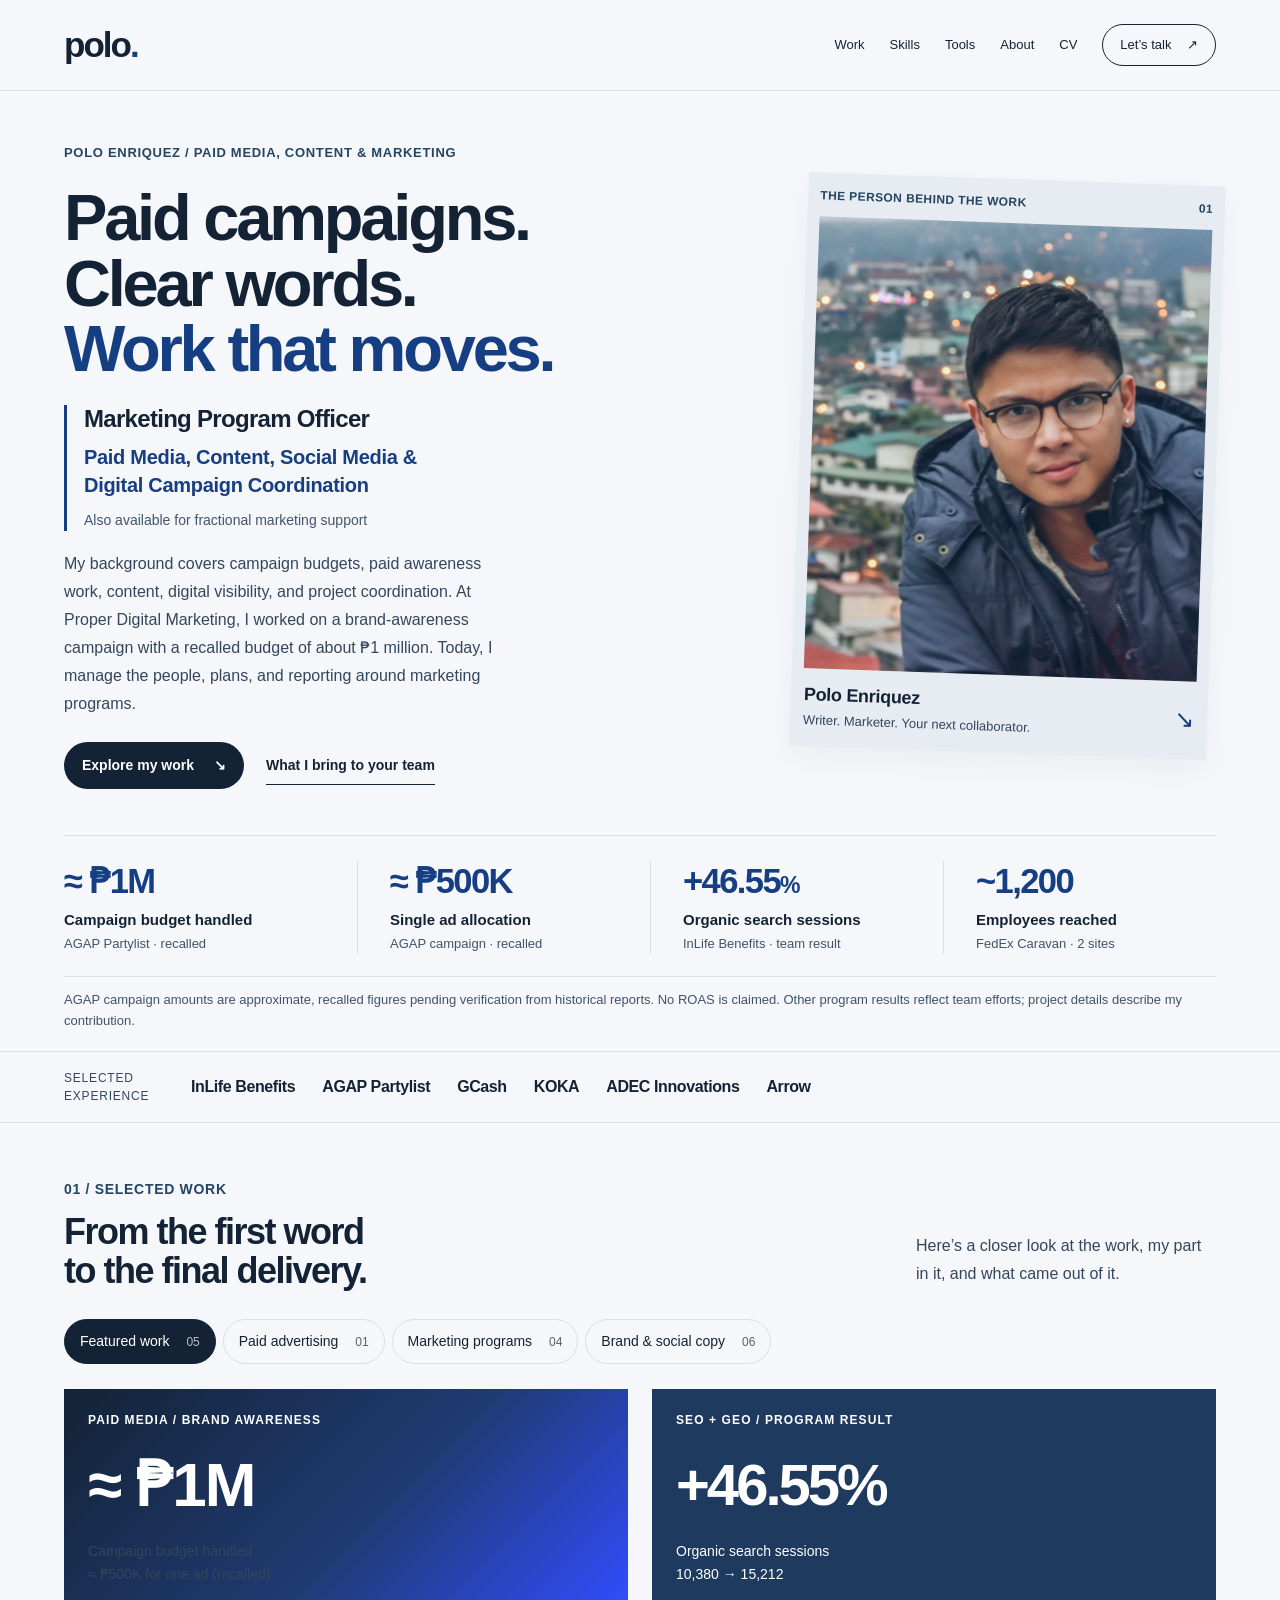
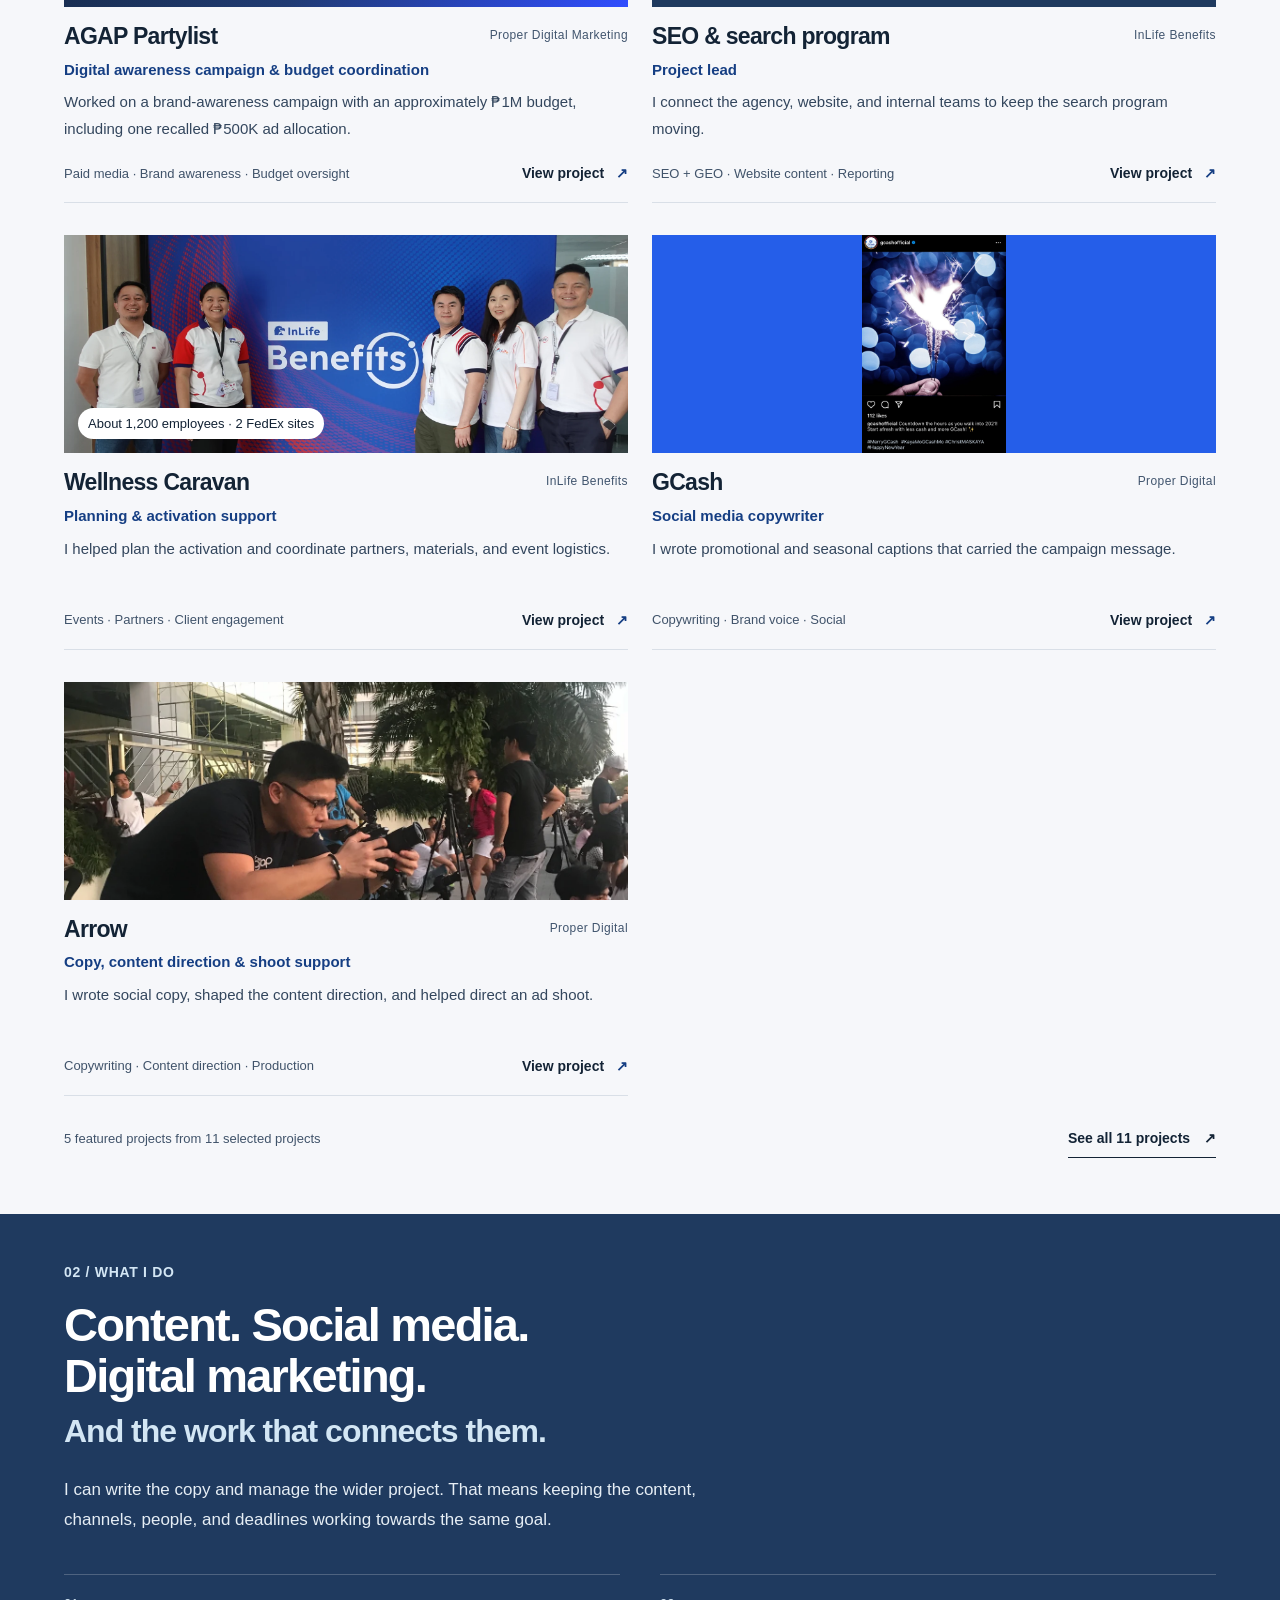
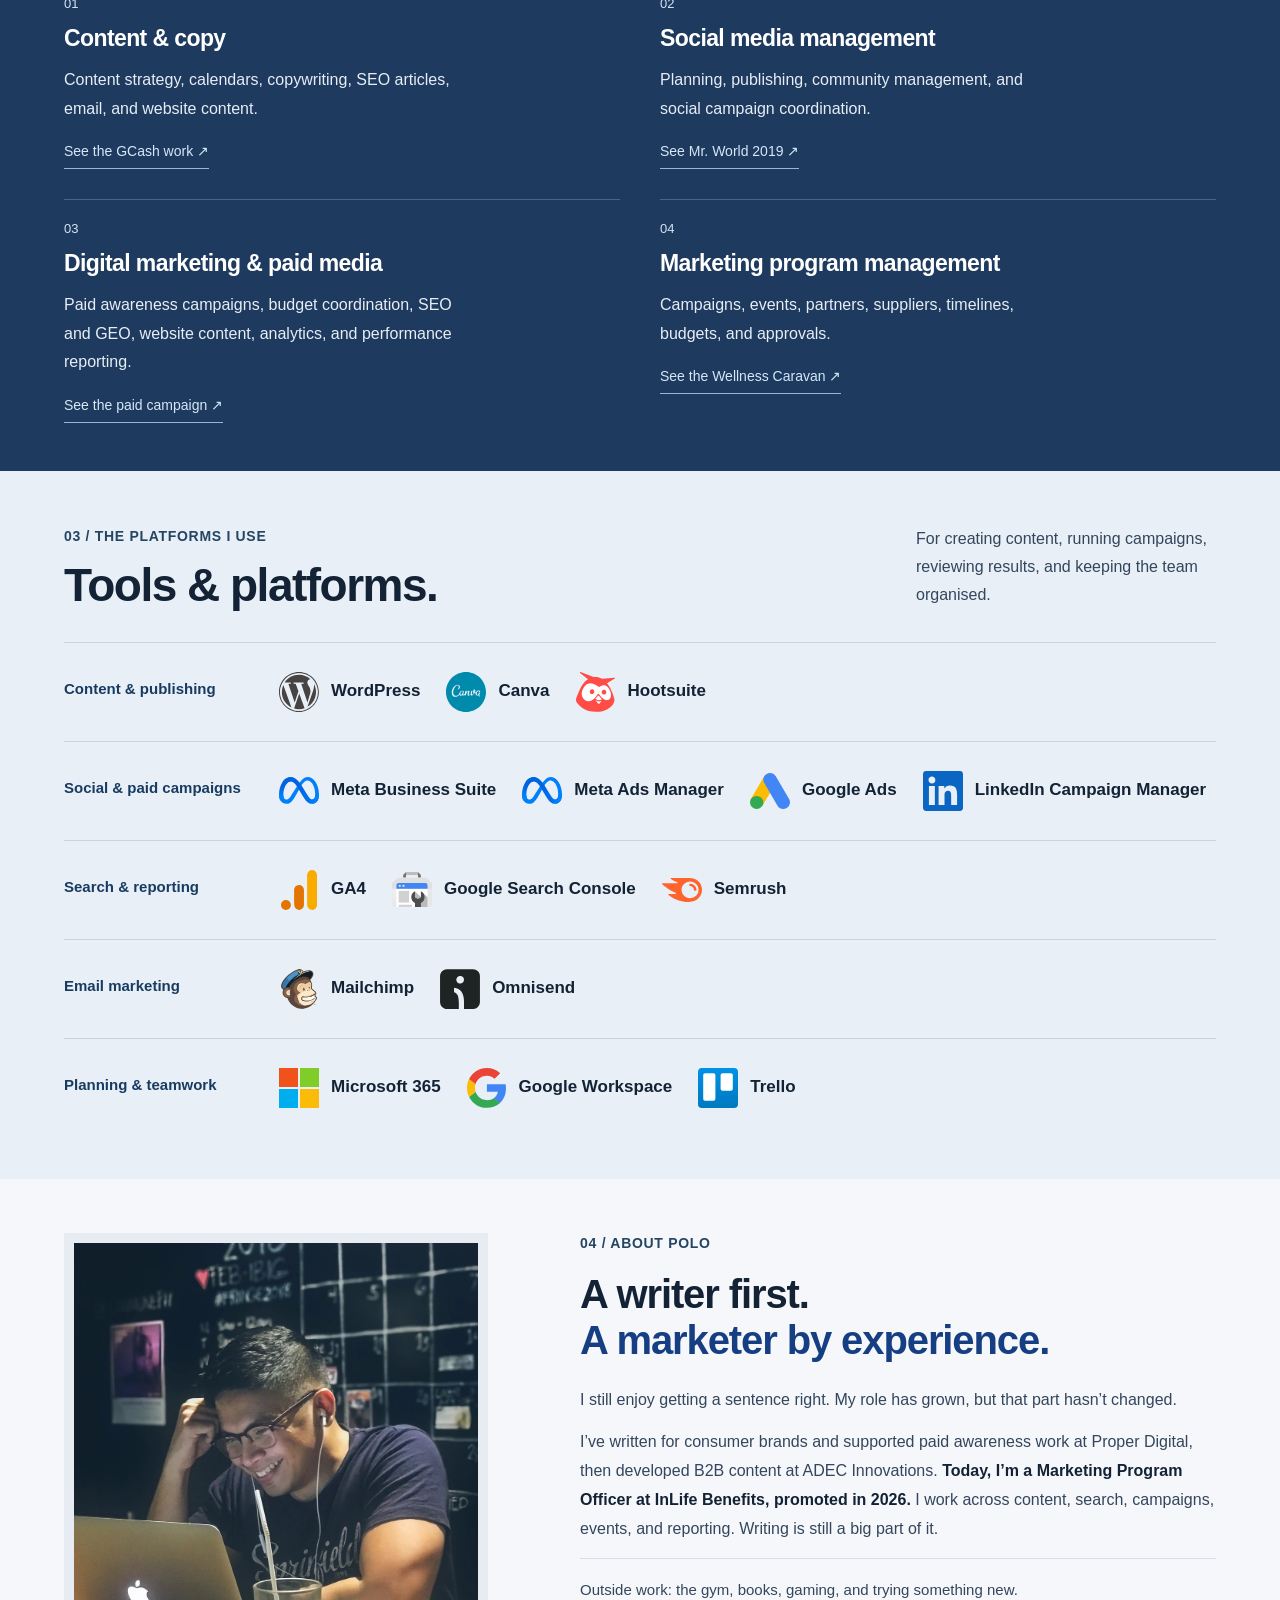
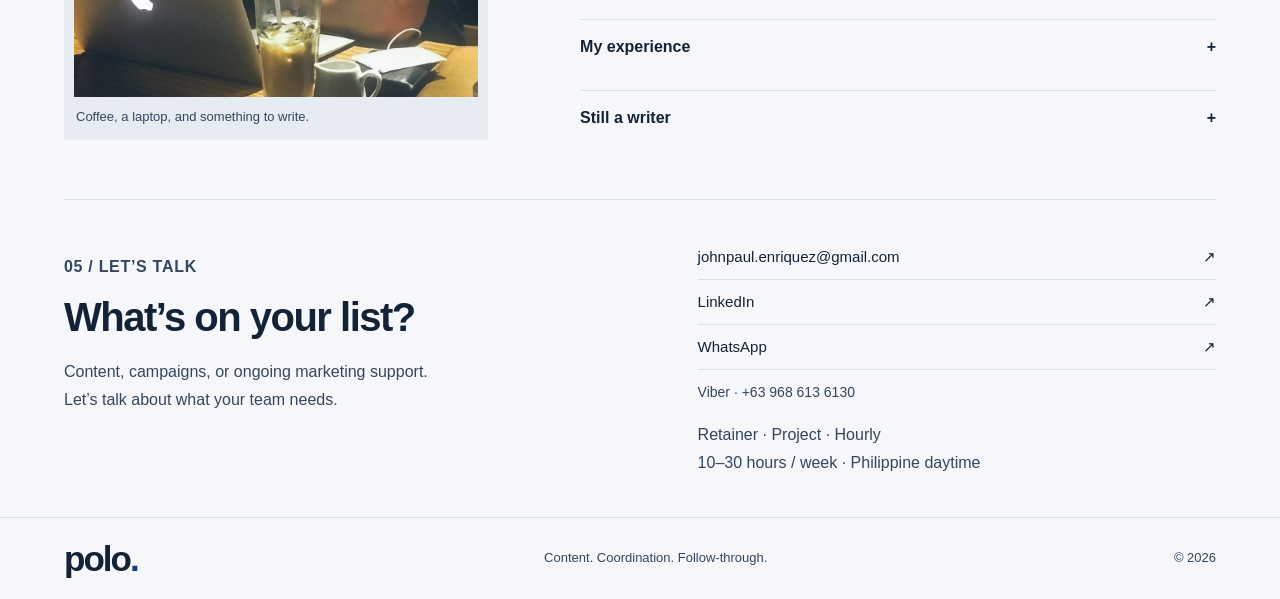
==== paid-media/index.html @ 40f76912 "Add separate paid media portfolio page without changing original site" ====
<!doctype html>
<html lang="en">
<head>
<meta charset="utf-8">
<meta name="viewport" content="width=device-width,initial-scale=1">
<title>Polo Enriquez | Paid Media, Content &amp; Marketing</title>
<meta name="description" content="Polo Enriquez’s portfolio for paid media, content, social marketing and campaign coordination, featuring the AGAP Partylist brand-awareness budget case study.">
<meta name="theme-color" content="#1f3a5f">
<meta name="portfolio-version" content="2026-11-16-paid-media-focus">
<meta property="og:title" content="Polo Enriquez | Paid Media &amp; Digital Marketing">
<meta property="og:description" content="Paid media, campaign budgets, content, and digital marketing case studies.">
<meta property="og:type" content="website">
<meta property="og:url" content="https://putopao.github.io/paid-media/">
<meta property="og:image" content="https://putopao.github.io/assets/polo-portrait.webp">
<link rel="canonical" href="https://putopao.github.io/paid-media/">
<link rel="stylesheet" href="/style.css?v=20261022-readable-nautilus">
<script defer src="app.js?v=20261116-paid-media-focus"></script>
<style>
#polo-portfolio .pp-cover-agap{background:linear-gradient(135deg,#132335 0%,#203b73 56%,#304dff 100%);color:white;padding:22px 24px;display:flex;flex-direction:column;justify-content:space-between}
#polo-portfolio .pp-cover-agap .pp-search-stat{font-size:clamp(40px,5vw,62px);letter-spacing:-2px}
#polo-portfolio .pp-impact{grid-template-columns:repeat(4,minmax(0,1fr))}
#polo-portfolio .pp-impact strong{font-size:clamp(24px,2.7vw,35px)}
@media(max-width:800px){#polo-portfolio .pp-impact{grid-template-columns:repeat(2,minmax(0,1fr))}#polo-portfolio .pp-impact>div:nth-child(3){border-left:0;padding-left:0}#polo-portfolio .pp-impact>div:nth-child(n+3){padding-top:12px;border-top:1px solid var(--pp-line)}}
@media(max-width:440px){#polo-portfolio .pp-impact strong{font-size:25px}#polo-portfolio .pp-impact>div+div{padding-left:12px}}
</style>
</head>
<body>
<div id="polo-portfolio">
  <div class="pp-site">
    <header class="pp-header">
      <a class="pp-wordmark" href="#pp-home" aria-label="Polo home">polo<span>.</span></a>
      <nav aria-label="Preview navigation">
        <a href="#pp-work">Work</a><a href="#pp-skills">Skills</a><a href="#pp-tools">Tools</a><a class="pp-secondary-nav" href="#pp-about">About</a><a class="pp-secondary-nav" href="/assets/Polo-Enriquez-CV-2026.pdf" target="_blank" rel="noopener noreferrer">CV</a>
        <button type="button" class="pp-nav-contact cursor-interaction" data-scroll="pp-contact">Let’s talk <span aria-hidden="true">↗</span></button>
      </nav>
    </header>
    <section class="pp-hero" id="pp-home">
      <div class="pp-hero-copy">
        <p class="pp-eyebrow">POLO ENRIQUEZ / PAID MEDIA, CONTENT &amp; MARKETING</p>
        <h1>Paid campaigns.<br>Clear words.<br><span>Work that moves.</span></h1>
        <div class="pp-identity"><p class="pp-role">Marketing Program Officer</p><p class="pp-professional-scope">Paid Media, Content, Social Media &amp;<br>Digital Campaign Coordination</p><p class="pp-fractional">Also available for fractional marketing support</p></div>
        <p class="pp-intro">My background covers campaign budgets, paid awareness work, content, digital visibility, and project coordination. At Proper Digital Marketing, I worked on a brand-awareness campaign with a recalled budget of about ₱1 million. Today, I manage the people, plans, and reporting around marketing programs.</p>
        <div class="pp-actions"><button type="button" class="pp-primary cursor-interaction" data-scroll="pp-work">Explore my work <span aria-hidden="true">↘</span></button><button type="button" class="pp-text-button cursor-interaction" data-scroll="pp-skills">What I bring to your team</button></div>
      </div>
      <figure class="pp-portrait">
        <div class="pp-portrait-top"><span>THE PERSON BEHIND THE WORK</span><span>01</span></div>
        <img src="/assets/polo-portrait.webp" alt="Polo Enriquez in a navy jacket, with a city in the background">
        <figcaption><div><strong>Polo Enriquez</strong><span>Writer. Marketer. Your next collaborator.</span></div><span aria-hidden="true">↘</span></figcaption>
      </figure>
    </section>
    <div class="pp-impact" aria-label="Selected campaign scope and program results">
      <div><strong>≈ ₱1M</strong><span>Campaign budget handled</span><small>AGAP Partylist · recalled</small></div>
      <div><strong>≈ ₱500K</strong><span>Single ad allocation</span><small>AGAP campaign · recalled</small></div>
      <div><strong>+46.55<span>%</span></strong><span>Organic search sessions</span><small>InLife Benefits · team result</small></div>
      <div><strong>~1,200</strong><span>Employees reached</span><small>FedEx Caravan · 2 sites</small></div>
    </div>
    <p class="pp-impact-note">AGAP campaign amounts are approximate, recalled figures pending verification from historical reports. No ROAS is claimed. Other program results reflect team efforts; project details describe my contribution.</p>
    <div class="pp-brands"><span>SELECTED EXPERIENCE</span><strong>InLife Benefits</strong><strong>AGAP Partylist</strong><strong>GCash</strong><strong>KOKA</strong><strong>ADEC Innovations</strong><strong>Arrow</strong></div>
    <section class="pp-work" id="pp-work">
      <div class="pp-section-heading"><div><p class="pp-eyebrow">01 / SELECTED WORK</p><h2>From the first word<br>to the final delivery.</h2></div><p>Here’s a closer look at the work, my part in it, and what came out of it.</p></div>
      <div class="pp-filters" role="group" aria-label="Choose work category">
        <button type="button" data-filter="featured" aria-pressed="true" class="cursor-interaction">Featured work <span>05</span></button>
        <button type="button" data-filter="paid" aria-pressed="false" class="cursor-interaction">Paid advertising <span>01</span></button>
        <button type="button" data-filter="program" aria-pressed="false" class="cursor-interaction">Marketing programs <span>04</span></button>
        <button type="button" data-filter="campaign" aria-pressed="false" class="cursor-interaction">Brand &amp; social copy <span>06</span></button>
      </div>
      <div id="pp-projects" class="pp-projects" aria-live="polite"></div>
      <div class="pp-project-detail" id="pp-detail" hidden aria-live="polite"></div>
      <div class="pp-more"><span id="pp-work-count">5 featured projects from 11 selected projects</span><button type="button" id="pp-all-work" class="pp-text-button cursor-interaction">See all 11 projects <span aria-hidden="true">↗</span></button></div>
    </section>
    <section class="pp-skills" id="pp-skills">
      <div class="pp-section-heading pp-skills-heading"><div><p class="pp-eyebrow">02 / WHAT I DO</p><h2>Content. Social media.<br>Digital marketing.<br><span>And the work that connects them.</span></h2></div><p>I can write the copy and manage the wider project. That means keeping the content, channels, people, and deadlines working towards the same goal.</p></div>
      <div class="pp-skill-grid">
        <div><span class="pp-skill-number">01</span><h3>Content &amp; copy</h3><p>Content strategy, calendars, copywriting, SEO articles, email, and website content.</p><button type="button" data-project="gcash" class="pp-proof cursor-interaction">See the GCash work <span aria-hidden="true">↗</span></button></div>
        <div><span class="pp-skill-number">02</span><h3>Social media management</h3><p>Planning, publishing, community management, and social campaign coordination.</p><button type="button" data-project="mrworld" class="pp-proof cursor-interaction">See Mr. World 2019 <span aria-hidden="true">↗</span></button></div>
        <div><span class="pp-skill-number">03</span><h3>Digital marketing &amp; paid media</h3><p>Paid awareness campaigns, budget coordination, SEO and GEO, website content, analytics, and performance reporting.</p><button type="button" data-project="agap" class="pp-proof cursor-interaction">See the paid campaign <span aria-hidden="true">↗</span></button></div>
        <div><span class="pp-skill-number">04</span><h3>Marketing program management</h3><p>Campaigns, events, partners, suppliers, timelines, budgets, and approvals.</p><button type="button" data-project="wellness" class="pp-proof cursor-interaction">See the Wellness Caravan <span aria-hidden="true">↗</span></button></div>
      </div>
    </section>
    <section class="pp-tools-section" id="pp-tools" aria-labelledby="pp-tools-heading">
      <div class="pp-section-heading"><div><p class="pp-eyebrow">03 / THE PLATFORMS I USE</p><h2 id="pp-tools-heading">Tools &amp; platforms.</h2></div><p>For creating content, running campaigns, reviewing results, and keeping the team organised.</p></div>
      <div class="pp-tool-rows">
        <div class="pp-tool-row"><h3>Content &amp; publishing</h3><ul><li><img class="pp-tool-logo" src="/assets/tool-logos/wordpress.svg" alt="" aria-hidden="true" width="40" height="40"><span>WordPress</span></li><li><img class="pp-tool-logo" src="/assets/tool-logos/canva.svg" alt="" aria-hidden="true" width="40" height="40"><span>Canva</span></li><li><img class="pp-tool-logo" src="/assets/tool-logos/hootsuite.svg" alt="" aria-hidden="true" width="40" height="40"><span>Hootsuite</span></li></ul></div>
        <div class="pp-tool-row"><h3>Social &amp; paid campaigns</h3><ul><li><img class="pp-tool-logo" src="/assets/tool-logos/meta-business-suite.svg" alt="" aria-hidden="true" width="40" height="40"><span>Meta Business Suite</span></li><li><img class="pp-tool-logo" src="/assets/tool-logos/meta-ads-manager.svg" alt="" aria-hidden="true" width="40" height="40"><span>Meta Ads Manager</span></li><li><img class="pp-tool-logo" src="/assets/tool-logos/google-ads.svg" alt="" aria-hidden="true" width="40" height="40"><span>Google Ads</span></li><li><img class="pp-tool-logo" src="/assets/tool-logos/linkedin-campaign-manager.svg" alt="" aria-hidden="true" width="40" height="40"><span>LinkedIn Campaign Manager</span></li></ul></div>
        <div class="pp-tool-row"><h3>Search &amp; reporting</h3><ul><li><img class="pp-tool-logo" src="/assets/tool-logos/ga4.svg" alt="" aria-hidden="true" width="40" height="40"><span>GA4</span></li><li><img class="pp-tool-logo" src="/assets/tool-logos/google-search-console.svg" alt="" aria-hidden="true" width="40" height="40"><span>Google Search Console</span></li><li><img class="pp-tool-logo" src="/assets/tool-logos/semrush.svg" alt="" aria-hidden="true" width="40" height="40"><span>Semrush</span></li></ul></div>
        <div class="pp-tool-row"><h3>Email marketing</h3><ul><li><img class="pp-tool-logo" src="/assets/tool-logos/mailchimp.svg" alt="" aria-hidden="true" width="40" height="40"><span>Mailchimp</span></li><li><img class="pp-tool-logo" src="/assets/tool-logos/omnisend.svg" alt="" aria-hidden="true" width="40" height="40"><span>Omnisend</span></li></ul></div>
        <div class="pp-tool-row"><h3>Planning &amp; teamwork</h3><ul><li><img class="pp-tool-logo" src="/assets/tool-logos/microsoft-365.svg" alt="" aria-hidden="true" width="40" height="40"><span>Microsoft 365</span></li><li><img class="pp-tool-logo" src="/assets/tool-logos/google-workspace.svg" alt="" aria-hidden="true" width="40" height="40"><span>Google Workspace</span></li><li><img class="pp-tool-logo" src="/assets/tool-logos/trello.svg" alt="" aria-hidden="true" width="40" height="40"><span>Trello</span></li></ul></div>
      </div>
    </section>
    <section class="pp-about" id="pp-about">
      <figure><img src="/assets/polo-at-work.webp" alt="Polo smiling at his laptop in a café"><figcaption>Coffee, a laptop, and something to write.</figcaption></figure>
      <div><p class="pp-eyebrow">04 / ABOUT POLO</p><h2>A writer first.<br><em>A marketer by experience.</em></h2><p>I still enjoy getting a sentence right. My role has grown, but that part hasn’t changed.</p><p>I’ve written for consumer brands and supported paid awareness work at Proper Digital, then developed B2B content at ADEC Innovations. <strong>Today, I’m a Marketing Program Officer at InLife Benefits, promoted in 2026.</strong> I work across content, search, campaigns, events, and reporting. Writing is still a big part of it.</p><p class="pp-personal">Outside work: the gym, books, gaming, and trying something new.</p><details class="pp-career"><summary class="cursor-interaction">My experience <span aria-hidden="true">+</span></summary><div><p><strong>InLife Benefits · 2023–present</strong><br>Marketing Program Officer since 2026<br>Previously Senior Marketing Specialist</p><p><strong>ADEC Innovations · 2021–2023</strong><br>Senior Content Specialist</p><p><strong>Proper Digital Marketing · 2019–2020</strong><br>Digital Content Specialist</p></div></details><details class="pp-career"><summary class="cursor-interaction">Still a writer <span aria-hidden="true">+</span></summary><div class="pp-story-text"><p>I was in my second year of being a coach in a BPO when I first saw him. It was a stormy Monday afternoon, and we were sent home early because a Signal No. 4 typhoon was about to hit Metro Manila.</p><p>I hurriedly boarded a jeepney when he sat right in front of me. As the jeepney hurtled along Ayala with only the two of us as passengers, I couldn’t help but glance at him.</p><p>He was a very good-looking guy. His hair was fixed with wax, and his sporty-scented perfume was enough to leave anyone stunned. It was that intoxicatingly good. He was fit like me, and I was a bit taller than he was. I knew it was rude to stare, but I couldn’t help looking at him.</p><p>Then he noticed me looking.</p><p>At that moment, I didn’t know what to do. I felt a lump in my throat, forced an awkward smile, and mustered enough courage to ask him, “Have we met before?” because, strange as it may sound, I really felt like I had already seen him somewhere.</p><p>He looked confused. He looked at me intently, probably trying to recall if he knew me.</p><p>“I’m not sure. I don’t think so,” he replied.</p><p>“Oh,” I said as I pursed my lips. With my face red from embarrassment, I added, “I thought you looked really familiar.”</p><p>Despite the cold, howling winds, I felt the heat from my cheeks, which I was sure he noticed.</p><p>“I’m Ian, by the way.”</p><p>He extended his hand, so I shook it out of politeness.</p><p>“I’m Paolo. It’s nice to meet you.”</p><p>With my hand trembling, I had to pull it back before I embarrassed myself even more.</p><p>He beamed a smile, and that was when I noticed he had braces. That made him all the more attractive.</p><p>The rain was pouring hard, and much of Metro Manila was already flooded. As the jeepney made its way through the flooded streets of Yakal, the driver had to stop.</p><p>“Uy, pasensya na, mga boss,” he said with regret in his voice. “Masyado na mataas yung baha, baka tumirik tayo. Balik ko na lang pamasahe nyo.”</p><p>We took back our fare, got off the jeepney, and headed to the nearest shed. I reached into my bag to get my umbrella when I noticed that he didn’t have one.</p><p>“Gusto mo makisilong?” I offered.</p><p>“Thanks.” He beamed at me, flashing his braces. “I forgot mine at home. I was already running late when I left this morning.”</p><p>“Where are you from, by the way?” he asked.</p><p>It took me a while before I replied. I was hypnotized by his smile.</p><p>“Still quite far from here, so I still have to take another ride. I’d have to wait for the flood to subside, though, so I’ll hang out somewhere first. Probably a fast-food chain or something, where I can wait this storm out.”</p><p>He looked puzzled, gave me a calculating look, took out his phone, and started texting. Once he was done, he looked at me and said, “My place is just a couple of blocks from here. If you want, you can crash there first and wait for the storm to pass.”</p><p>This guy is really nice, I thought to myself as my stomach started to flutter.</p><p>“Are you sure it’s okay? I don’t want to impose.”</p><p>“You seem like a nice guy, so it’s cool. Besides, we’re already drenched. I have a change of clothes there, and we can wait for your clothes to dry.”</p><p>He probably saw that I still wasn’t convinced, so he added, “I also have food.”</p><p>I was already hungry and cold, so who was I to say no?</p><p>As we walked along flooded Chino Roces, my arm gently brushed against his, and that made me feel tingly all over. I was trying to contain myself, trying not to break into a wide grin. My head felt a bit fuzzy with the idea of actually having a crush.</p><p>I hadn’t had a crush in the longest time!</p><p>When we got to his apartment, he handed me a fresh set of clothes together with a towel and asked me to change so he could dry our clothes.</p><p>I went straight to the bathroom, hurriedly dried myself, and put on the fresh set of clothes. As I was changing, I noticed that there were two sets of toothbrushes and a lot of hair products.</p><p>I smiled.</p><p>“That’s probably why his hair still looked great despite getting wet,” I whispered to myself.</p><p>As I got out of the bathroom, I noticed that he had already finished changing. He asked me for my wet clothes, set the dryer, and then headed to the kitchen.</p><p>He took a couple of cup noodles from the cupboard and made me choose between beef and seafood.</p><p>I chose beef, which made him flash his boyish smile.</p><p>“Perfect! I like seafood,” he exclaimed, looking as adorable as a kid who was about to open his gift on Christmas.</p><p>We talked about a lot of things while filling our stomachs: where we were from, our families, things we were interested in, life goals, and so on.</p><p>He made me feel very comfortable.</p><p>I had almost forgotten this feeling.</p><p>It had been five years since my last relationship. That breakup broke me. I never thought I’d feel this again, much less with a complete stranger.</p><p>Then it hit me.</p><p>I missed this.</p><p>That longing feeling of having someone to call your own. That security of having someone to back you up. Knowing that you’re not alone. That you have a partner.</p><p>Ding dong!</p><p>The doorbell rang, taking me out of my daydream.</p><p>Ian stood up and hurriedly answered the door.</p><p>“Hi! Sorry, it took me too long. I had to walk a couple of blocks,” a new voice said.</p><p>Ian came back with a guy, who set the things he was carrying down in the corner.</p><p>Then Ian gave him a kiss on the lips.</p><p>“It’s okay, babe. I’m just glad you’re safe,” Ian said.</p><p>The guy was wearing a yellow raincoat and was dripping wet. He was also very good-looking, with a charming face and an even more upbeat demeanor.</p><p>“Most of the streets are flooded, and I had to pass by the grocery on my way here. I heard it’s gonna be the worst storm of the year,” he continued as he approached me and extended his hand.</p><p>“Hello, I’m Joshua, Ian’s partner. He texted a while ago and told me that he met you on his way home. Glad to know you’re both safe!”</p><p>He smiled, waiting for me to shake his hand.</p><p>It all started to make sense.</p><p>That was why Ian had been texting a lot.</p><p>That was why there were two toothbrushes in the bathroom.</p><p>It took me a few moments before I fully realized what had happened.</p><p>My daydream was cut short as I felt a lump in my throat. Nevertheless, I reached for Joshua’s hand and shook it.</p><p>“Hello, nice to meet you. I’m Paolo,” I said, my voice almost shaking. “Thanks for letting me crash. I don’t mean to inconvenience you guys.”</p><p>“No worries, not a problem at all! I’m sure you would do the same for another person in need,” Josh said.</p><p>It took all my strength to keep myself from laughing.</p><p>Was I really that lonely that I had to fantasize about someone who was just being nice?</p><p>I couldn’t believe it.</p><p>I could already hear my friends laughing when they heard about this.</p><p>Well, at least it was fun while it lasted.</p><p>As the storm cleared a few hours later, I bade Ian and Josh goodbye. I promised to keep in touch, which I did, and we’re all good friends until now.</p><p>In my moment of sadness, I was just glad to know that there was still a chance I could feel the way I did that night.</p><p>There was still hope for me.</p><p>I just wished that the next time I felt this way, it would be at the right moment, with the right guy.</p></div></details></div>
    </section>
    <section class="pp-contact" id="pp-contact"><div><p class="pp-eyebrow">05 / LET’S TALK</p><h2>What’s on your list?</h2><p>Content, campaigns, or ongoing marketing support.<br>Let’s talk about what your team needs.</p></div><div class="pp-contact-options"><a href="mailto:johnpaul.enriquez@gmail.com">johnpaul.enriquez@gmail.com <span aria-hidden="true">↗</span></a><a href="https://www.linkedin.com/in/john-paul-enriquez/" target="_blank" rel="noopener noreferrer">LinkedIn <span aria-hidden="true">↗</span></a><a href="https://wa.me/639686136130" target="_blank" rel="noopener noreferrer">WhatsApp <span aria-hidden="true">↗</span></a><span>Viber · +63 968 613 6130</span><p>Retainer · Project · Hourly<br>10–30 hours / week · Philippine daytime</p></div></section>
    <footer class="pp-footer"><a class="pp-wordmark" href="#pp-home">polo<span>.</span></a><span>Content. Coordination. Follow-through.</span><span>© 2026</span></footer>
  </div>
</div>

<noscript><p style="padding:32px">Selected work includes the InLife Benefits SEO program, Wellness Caravan, Expert Opinion Series, RESTART, GCash, Arrow, KOKA, Wall Street PH, Miss World Philippines, and Mr. World International. <a href="/assets/Polo-Enriquez-CV-2026.pdf">Read my CV</a> for more details.</p></noscript>
</body>
</html>
---- style.css ----
body{margin:0;background:#f6f7fa;font-family:Arial,Helvetica,sans-serif}#polo-portfolio{max-width:1440px;margin:0 auto}#polo-portfolio button,#polo-portfolio summary{cursor:pointer}

#polo-portfolio{--pp-ink:#132335;--pp-blue:#304dff;--pp-paper:#f6f7fa;--pp-white:#fff;--pp-line:#d9dfe7;--pp-muted:#596777;font-family:Arial,Helvetica,sans-serif;color:var(--pp-ink);text-align:left;font-size:15px;line-height:1.5;color-scheme:light}
#polo-portfolio *{box-sizing:border-box}
#polo-portfolio [hidden]{display:none!important}
#polo-portfolio .pp-site{background:var(--pp-paper);overflow:clip}
#polo-portfolio .pp-preview-label{padding:12px 5%;background:#e8edff;color:#3044ab;font-size:11px;letter-spacing:1.1px;font-weight:700;display:flex;gap:16px;flex-wrap:wrap}
#polo-portfolio .pp-preview-label span{font-weight:400;letter-spacing:0}
#polo-portfolio a{color:inherit;text-decoration:none}
#polo-portfolio button{font:inherit;color:inherit}
#polo-portfolio button:focus-visible,#polo-portfolio a:focus-visible,#polo-portfolio summary:focus-visible{outline:3px solid #6c82ff;outline-offset:5px}
#polo-portfolio h1,#polo-portfolio h2,#polo-portfolio h3,#polo-portfolio p,#polo-portfolio figure{margin:0}
#polo-portfolio .pp-header{padding:24px 5%;display:flex;align-items:center;justify-content:space-between;border-bottom:1px solid var(--pp-line)}
#polo-portfolio .pp-wordmark{font-size:35px;line-height:1;font-weight:800;letter-spacing:-2px}
#polo-portfolio .pp-wordmark span{color:var(--pp-blue)}
#polo-portfolio nav{display:flex;align-items:center;gap:25px;font-size:13px}
#polo-portfolio .pp-nav-contact{padding:10px 17px;background:transparent;border:1px solid var(--pp-ink);border-radius:24px;font-size:13px}
#polo-portfolio .pp-nav-contact span{margin-left:12px}
#polo-portfolio .pp-hero{display:grid;grid-template-columns:1.35fr .86fr;gap:7%;padding:52px 5% 36px;align-items:center}
#polo-portfolio .pp-eyebrow{font-size:10px;font-weight:700;letter-spacing:1.1px;line-height:1.6}
#polo-portfolio h1{font-size:clamp(43px,6.2vw,65px);letter-spacing:-3.2px;line-height:1.01;margin:23px 0 23px;font-weight:700}
#polo-portfolio h1 span{color:var(--pp-blue)}
#polo-portfolio .pp-role{font-size:14px;line-height:1.6;font-weight:700;margin-bottom:14px}
#polo-portfolio .pp-role span{font-weight:400;color:var(--pp-muted)}
#polo-portfolio .pp-intro{font-size:14px;color:var(--pp-muted);max-width:390px;line-height:1.7}
#polo-portfolio .pp-actions{display:flex;gap:22px;align-items:center;margin-top:24px;flex-wrap:wrap}
#polo-portfolio .pp-primary{background:var(--pp-ink);color:var(--pp-white);border:0;border-radius:25px;padding:13px 18px;font-size:12px;font-weight:700;display:inline-flex;align-items:center;gap:20px}
#polo-portfolio .pp-primary:hover{background:var(--pp-blue)}
#polo-portfolio .pp-text-button{padding:8px 0;background:none;border:0;border-bottom:1px solid currentColor;font-size:12px;font-weight:700}
#polo-portfolio .pp-text-button span{margin-left:10px}
#polo-portfolio .pp-portrait{background:#e7ebf2;padding:12px;transform:rotate(2deg);box-shadow:0 12px 30px #1323350c}
#polo-portfolio .pp-portrait-top{display:flex;justify-content:space-between;font-size:9px;letter-spacing:.8px;font-weight:700;padding:2px 0 12px;gap:10px}
#polo-portfolio .pp-portrait>img{width:100%;aspect-ratio:4/4.6;object-fit:cover;object-position:76% 33%;display:block}
#polo-portfolio .pp-portrait figcaption{display:flex;align-items:center;justify-content:space-between;padding:13px 1px 3px;gap:10px}
#polo-portfolio .pp-portrait figcaption strong{display:block;font-size:16px;letter-spacing:-.3px}
#polo-portfolio .pp-portrait figcaption div>span{font-size:10px;color:var(--pp-muted);display:block;margin-top:2px}
#polo-portfolio .pp-portrait figcaption>span{font-size:24px;color:var(--pp-blue)}
#polo-portfolio .pp-impact{margin:10px 5% 0;padding:25px 0 22px;border-top:1px solid var(--pp-line);border-bottom:1px solid var(--pp-line);display:grid;grid-template-columns:repeat(3,1fr);gap:20px}
#polo-portfolio .pp-impact>div+div{border-left:1px solid var(--pp-line);padding-left:32px}
#polo-portfolio .pp-impact strong{font-size:35px;letter-spacing:-1.6px;color:var(--pp-blue);display:block;line-height:1.2}
#polo-portfolio .pp-impact strong span{font-size:23px}
#polo-portfolio .pp-impact>div>span{font-size:13px;display:block;font-weight:700;margin-top:6px}
#polo-portfolio .pp-impact small{font-size:11px;color:var(--pp-muted);display:block;margin-top:3px}
#polo-portfolio .pp-impact-note{font-size:10px;padding:12px 5% 20px;color:var(--pp-muted)}
#polo-portfolio .pp-brands{padding:17px 5%;display:flex;align-items:center;gap:27px;border-top:1px solid var(--pp-line);border-bottom:1px solid var(--pp-line);flex-wrap:wrap}
#polo-portfolio .pp-brands>span{font-size:9px;letter-spacing:.8px;color:var(--pp-muted);max-width:75px;line-height:1.5}
#polo-portfolio .pp-brands strong{font-size:14px;letter-spacing:-.4px}
#polo-portfolio .pp-work{padding:56px 5%}
#polo-portfolio .pp-section-heading{display:flex;justify-content:space-between;gap:35px;align-items:flex-end;margin-bottom:28px}
#polo-portfolio h2{font-size:36px;line-height:1.08;letter-spacing:-1.5px;font-weight:700;margin-top:13px}
#polo-portfolio .pp-section-heading>p{font-size:13px;line-height:1.6;color:var(--pp-muted);padding-bottom:3px;max-width:230px}
#polo-portfolio .pp-filters{display:flex;gap:7px;margin:26px 0 25px;flex-wrap:wrap}
#polo-portfolio .pp-filters button{padding:10px 14px;border:1px solid var(--pp-line);border-radius:24px;background:transparent;font-size:11px}
#polo-portfolio .pp-filters button[aria-pressed=true]{background:var(--pp-ink);color:var(--pp-white);border-color:var(--pp-ink)}
#polo-portfolio .pp-filters span{margin-left:13px;font-size:10px;opacity:.7}
#polo-portfolio .pp-projects{display:grid;grid-template-columns:1fr 1fr;gap:32px 24px}
#polo-portfolio .pp-cover{height:218px;position:relative;overflow:hidden;background:#e7ebf2}
#polo-portfolio .pp-cover>img{width:100%;height:100%;object-fit:cover;display:block}
#polo-portfolio .pp-cover-archive{background:#e7ebf2;display:flex;align-items:center;justify-content:center}
#polo-portfolio .pp-cover-archive>img{width:auto;max-width:100%;height:100%;object-fit:contain}
#polo-portfolio .pp-cover-gcash{background:#255ee9}
#polo-portfolio .pp-cover-koka{background:#f1dedc}
#polo-portfolio .pp-cover-search{background:var(--pp-blue);color:var(--pp-white);padding:22px 24px;display:flex;flex-direction:column;justify-content:space-between}
#polo-portfolio .pp-cover .pp-cover-label{font-size:9px;font-weight:700;letter-spacing:1.1px}
#polo-portfolio .pp-search-stat{font-size:58px;line-height:1;letter-spacing:-3px;font-weight:700}
#polo-portfolio .pp-search-sub{font-size:11px;line-height:1.7;opacity:.9}
#polo-portfolio .pp-cover-eos{background:#dce5fa;padding:24px;display:flex;flex-direction:column;justify-content:space-between}
#polo-portfolio .pp-eos-title{font-size:35px;letter-spacing:-1.5px;line-height:1.05;font-weight:700}
#polo-portfolio .pp-cover-mrworld{background:#e4e5f5;padding:24px;display:flex;flex-direction:column;justify-content:space-between}
#polo-portfolio .pp-cover-pill{position:absolute;bottom:14px;left:14px;background:var(--pp-white);padding:6px 10px;font-size:10px;border-radius:16px;color:var(--pp-ink)}
#polo-portfolio .pp-cover-arrow>img{object-position:50% 41%}
#polo-portfolio .pp-project-heading{display:flex;justify-content:space-between;align-items:flex-start;gap:15px;margin-top:15px}
#polo-portfolio .pp-project-heading h3{font-size:21px;letter-spacing:-.7px;line-height:1.2}
#polo-portfolio .pp-project-heading>span{font-size:9px;letter-spacing:.4px;color:var(--pp-muted);padding-top:4px;text-align:right;flex-shrink:0}
#polo-portfolio .pp-card-role{font-size:11px;color:var(--pp-blue);margin-top:8px;font-weight:700;line-height:1.5}
#polo-portfolio .pp-card-summary{font-size:12px;color:var(--pp-muted);line-height:1.7;margin-top:8px;min-height:41px}
#polo-portfolio .pp-card-bottom{display:flex;align-items:center;justify-content:space-between;border-bottom:1px solid var(--pp-line);padding:15px 0 12px;gap:14px}
#polo-portfolio .pp-card-skills{font-size:10px;color:var(--pp-muted);line-height:1.6}
#polo-portfolio .pp-card-open{font-size:11px;font-weight:700;border:0;background:none;padding:6px 0;white-space:nowrap}
#polo-portfolio .pp-card-open span{margin-left:8px;color:var(--pp-blue)}
#polo-portfolio .pp-card-open:hover,#polo-portfolio .pp-text-button:hover{color:var(--pp-blue)}
#polo-portfolio .pp-more{display:flex;justify-content:space-between;align-items:center;gap:20px;margin-top:24px}
#polo-portfolio .pp-more>span{font-size:10px;color:var(--pp-muted)}
#polo-portfolio .pp-project-detail{margin-top:28px;padding:26px;background:var(--pp-white);border:1px solid var(--pp-line)}
#polo-portfolio .pp-detail-head{display:flex;justify-content:space-between;gap:20px;align-items:flex-start;margin-bottom:22px}
#polo-portfolio .pp-detail-head h3{font-size:27px;line-height:1.1;letter-spacing:-.8px;margin:8px 0}
#polo-portfolio .pp-close{border:1px solid var(--pp-line);border-radius:22px;background:none;padding:8px 13px;font-size:11px;white-space:nowrap}
#polo-portfolio .pp-detail-cols{display:grid;grid-template-columns:1fr 1fr;gap:30px}
#polo-portfolio .pp-detail-copy h4{font-size:10px;text-transform:uppercase;letter-spacing:.8px;margin:17px 0 7px}
#polo-portfolio .pp-detail-copy h4:first-child{margin-top:0}
#polo-portfolio .pp-detail-copy p,#polo-portfolio .pp-detail-copy li{font-size:12px;line-height:1.8;color:var(--pp-muted)}
#polo-portfolio .pp-detail-copy ul{padding-left:18px;margin:0}
#polo-portfolio .pp-gallery{display:flex;flex-direction:column;align-items:stretch;gap:10px}
#polo-portfolio .pp-gallery>img{display:block;width:100%;max-height:410px;object-fit:contain;background:var(--pp-paper)}
#polo-portfolio .pp-gallery>p{font-size:10px;color:var(--pp-muted)}
#polo-portfolio .pp-gallery-controls{display:flex;align-items:center;justify-content:space-between;gap:15px}
#polo-portfolio .pp-gallery-controls button{border:1px solid var(--pp-line);border-radius:20px;padding:8px 12px;background:none;font-size:11px}
#polo-portfolio .pp-gallery-controls span{font-size:11px}
#polo-portfolio .pp-detail-result{padding:22px;background:#edf0ff;color:var(--pp-ink)}
#polo-portfolio .pp-detail-result strong{display:block;font-size:31px;letter-spacing:-1px;color:var(--pp-blue);margin-bottom:10px}
#polo-portfolio .pp-detail-result p{font-size:12px;line-height:1.8}
#polo-portfolio .pp-skills{padding:48px 5%;background:var(--pp-ink);color:var(--pp-white)}
#polo-portfolio .pp-skills h2{font-size:33px}
#polo-portfolio .pp-skills .pp-eyebrow{color:#aebaff}
#polo-portfolio .pp-skills .pp-section-heading>p{color:#bdc8d5}
#polo-portfolio .pp-skill-grid{display:grid;grid-template-columns:repeat(4,1fr);gap:22px;margin-top:32px}
#polo-portfolio .pp-skill-grid>div{border-top:1px solid #ffffff35;padding-top:17px}
#polo-portfolio .pp-skill-number{font-size:10px;color:#aebaff}
#polo-portfolio .pp-skill-grid h3{font-size:16px;letter-spacing:-.4px;line-height:1.3;margin-top:12px}
#polo-portfolio .pp-skill-grid p{font-size:11px;line-height:1.9;color:#bdc8d5;margin-top:12px}
#polo-portfolio .pp-proof{padding:0 0 4px;margin-top:18px;border:0;border-bottom:1px solid #8f9ac4;background:transparent;color:#c5ceff;font-size:10px;text-align:left}
#polo-portfolio .pp-tools{display:grid;grid-template-columns:160px 1fr;gap:25px;border-top:1px solid #ffffff35;padding-top:22px;margin-top:32px}
#polo-portfolio .pp-tools>span{font-size:9px;letter-spacing:.8px;color:#aebaff}
#polo-portfolio .pp-tools p{font-size:11px;line-height:1.9;color:#bdc8d5}
#polo-portfolio .pp-about{padding:54px 5%;display:grid;grid-template-columns:.8fr 1.2fr;gap:8%;align-items:start}
#polo-portfolio .pp-about>figure{padding:10px;background:#e7ebf2}
#polo-portfolio .pp-about img{display:block;width:100%;aspect-ratio:4/4.5;object-fit:cover;object-position:center 35%}
#polo-portfolio .pp-about figcaption{font-size:10px;color:var(--pp-muted);padding:10px 2px 2px;line-height:1.7}
#polo-portfolio .pp-about h2{font-size:33px;margin-bottom:23px}
#polo-portfolio .pp-about h2 em{font-family:Georgia,serif;font-weight:400;color:var(--pp-blue)}
#polo-portfolio .pp-about>div>p:not(.pp-eyebrow){font-size:13px;line-height:1.8;color:var(--pp-muted);margin-top:14px}
#polo-portfolio .pp-about .pp-personal{font-size:11px!important;padding-top:17px;border-top:1px solid var(--pp-line)}
#polo-portfolio .pp-career{margin-top:16px;border-top:1px solid var(--pp-line)}
#polo-portfolio .pp-career summary{list-style:none;padding:12px 0;font-size:12px;font-weight:700;display:flex;justify-content:space-between;gap:15px}
#polo-portfolio .pp-career summary::-webkit-details-marker{display:none}
#polo-portfolio .pp-career p{font-size:11px;line-height:1.8;color:var(--pp-muted);margin:0 0 14px}
#polo-portfolio .pp-contact{margin:0 5%;padding:35px 0 40px;border-top:1px solid var(--pp-line);display:grid;grid-template-columns:1fr 1fr;gap:10%}
#polo-portfolio .pp-contact h2{font-size:34px}
#polo-portfolio .pp-contact p{font-size:12px;line-height:1.8;color:var(--pp-muted);margin-top:18px}
#polo-portfolio .pp-contact-options>a{font-size:12px;display:flex;gap:12px;justify-content:space-between;border-bottom:1px solid var(--pp-line);padding:10px 0}
#polo-portfolio .pp-contact-options>span{font-size:11px;display:block;margin-top:11px;color:var(--pp-muted)}
#polo-portfolio .pp-footer{padding:23px 5%;border-top:1px solid var(--pp-line);display:flex;align-items:center;justify-content:space-between;gap:20px}
#polo-portfolio .pp-footer>span{font-size:10px;color:var(--pp-muted)}
@media(max-width:700px){#polo-portfolio .pp-header{padding:19px 5%}#polo-portfolio nav{gap:17px}#polo-portfolio nav>a:nth-child(3){display:none}#polo-portfolio .pp-hero{padding-top:36px;gap:6%;grid-template-columns:1.2fr .8fr}#polo-portfolio h1{font-size:44px;letter-spacing:-2px}#polo-portfolio .pp-portrait-top{font-size:8px}#polo-portfolio .pp-portrait figcaption div>span{font-size:9px}#polo-portfolio .pp-portrait figcaption strong{font-size:14px}#polo-portfolio .pp-hero .pp-eyebrow{font-size:9px}#polo-portfolio .pp-intro{font-size:12px}#polo-portfolio .pp-role{font-size:12px}#polo-portfolio .pp-impact strong{font-size:30px}#polo-portfolio .pp-impact>div+div{padding-left:22px}#polo-portfolio .pp-brands{gap:21px}#polo-portfolio .pp-brands strong{font-size:12px}#polo-portfolio h2{font-size:31px}#polo-portfolio .pp-cover{height:190px}#polo-portfolio .pp-project-heading{display:block}#polo-portfolio .pp-project-heading>span{display:block;text-align:left;margin-top:5px}#polo-portfolio .pp-skill-grid{grid-template-columns:1fr 1fr;gap:24px}#polo-portfolio .pp-about{gap:6%}#polo-portfolio .pp-about h2{font-size:28px}#polo-portfolio .pp-skills h2{font-size:29px}}
@media(max-width:480px){#polo-portfolio nav{gap:13px;font-size:12px}#polo-portfolio .pp-nav-contact{font-size:11px;padding:8px 11px}#polo-portfolio .pp-nav-contact span{margin-left:5px}#polo-portfolio .pp-wordmark{font-size:31px}#polo-portfolio .pp-preview-label span{display:none}#polo-portfolio .pp-hero{grid-template-columns:1fr;gap:30px;padding:30px 6%}#polo-portfolio h1{font-size:48px;letter-spacing:-2.4px}#polo-portfolio .pp-intro{font-size:14px}#polo-portfolio .pp-role{font-size:13px}#polo-portfolio .pp-hero .pp-eyebrow{font-size:10px}#polo-portfolio .pp-portrait{max-width:300px;width:100%;margin:5px auto 0}#polo-portfolio .pp-portrait>img{aspect-ratio:4/3.5;object-position:77% 24%}#polo-portfolio .pp-portrait-top{font-size:9px}#polo-portfolio .pp-portrait figcaption div>span{font-size:10px}#polo-portfolio .pp-impact{gap:10px;padding:20px 0}#polo-portfolio .pp-impact>div+div{padding-left:12px}#polo-portfolio .pp-impact strong{font-size:24px;letter-spacing:-1px}#polo-portfolio .pp-impact strong span{font-size:18px}#polo-portfolio .pp-impact>div>span{font-size:11px}#polo-portfolio .pp-impact small{font-size:10px}#polo-portfolio .pp-impact-note{font-size:10px}#polo-portfolio .pp-brands{gap:16px}#polo-portfolio .pp-brands>span{max-width:none;width:100%}#polo-portfolio .pp-work{padding-top:37px;padding-bottom:37px}#polo-portfolio .pp-section-heading{display:block}#polo-portfolio .pp-section-heading>p{margin-top:18px;max-width:none}#polo-portfolio .pp-section-heading>p br{display:none}#polo-portfolio h2{font-size:30px}#polo-portfolio .pp-filters{gap:6px}#polo-portfolio .pp-filters button{font-size:10px;padding:9px 11px}#polo-portfolio .pp-filters span{margin-left:7px}#polo-portfolio .pp-projects{grid-template-columns:1fr;gap:26px}#polo-portfolio .pp-cover{height:210px}#polo-portfolio .pp-project-heading{display:flex}#polo-portfolio .pp-project-heading>span{font-size:9px;text-align:right;margin:0}#polo-portfolio .pp-project-heading h3{font-size:21px}#polo-portfolio .pp-card-role{font-size:12px}#polo-portfolio .pp-card-summary{font-size:13px;min-height:0}#polo-portfolio .pp-card-skills,#polo-portfolio .pp-card-open{font-size:11px}#polo-portfolio .pp-more{display:block}#polo-portfolio .pp-more>span{display:block;margin-bottom:10px}#polo-portfolio .pp-skills{padding-top:36px;padding-bottom:36px}#polo-portfolio .pp-skill-grid{gap:24px 18px}#polo-portfolio .pp-skill-grid h3{font-size:16px}#polo-portfolio .pp-skill-grid p{font-size:12px}#polo-portfolio .pp-proof{font-size:11px}#polo-portfolio .pp-tools{grid-template-columns:1fr;gap:10px}#polo-portfolio .pp-tools p{font-size:11px}#polo-portfolio .pp-about{grid-template-columns:1fr;gap:26px;padding-top:36px;padding-bottom:36px}#polo-portfolio .pp-about>figure{max-width:290px}#polo-portfolio .pp-about>figure img{aspect-ratio:4/3.5}#polo-portfolio .pp-about h2{font-size:31px}#polo-portfolio .pp-about>div>p:not(.pp-eyebrow){font-size:14px}#polo-portfolio .pp-contact{grid-template-columns:1fr;gap:22px;padding-top:28px}#polo-portfolio .pp-contact p{font-size:13px}#polo-portfolio .pp-contact-options>a{font-size:13px}#polo-portfolio .pp-footer>span:nth-child(2){max-width:150px;font-size:10px}#polo-portfolio .pp-detail-cols{grid-template-columns:1fr;gap:22px}#polo-portfolio .pp-project-detail{padding:18px}#polo-portfolio .pp-detail-head h3{font-size:23px}#polo-portfolio .pp-detail-copy p,#polo-portfolio .pp-detail-copy li{font-size:13px}}
@media(prefers-reduced-motion:reduce){#polo-portfolio .pp-portrait{transform:none}}
/* Professional role, work areas, and tools get the same attention as the headline. */
#polo-portfolio .pp-identity{border-left:3px solid var(--pp-blue);padding:0 0 0 17px;margin:23px 0 19px}
#polo-portfolio .pp-role{font-size:24px;line-height:1.2;letter-spacing:-.7px;font-weight:700;color:var(--pp-ink);margin:0 0 9px}
#polo-portfolio .pp-professional-scope{font-size:18px;line-height:1.4;letter-spacing:-.3px;font-weight:700;color:var(--pp-blue)}
#polo-portfolio .pp-fractional{font-size:12px;line-height:1.6;color:var(--pp-muted);margin-top:10px}
#polo-portfolio .pp-intro{font-size:15px;max-width:430px;color:#435266;line-height:1.75}
#polo-portfolio .pp-impact>div{display:flex;flex-direction:column;justify-content:flex-end}
#polo-portfolio .pp-impact strong .pp-estimate{font-size:16px;letter-spacing:0;font-weight:400;white-space:nowrap}
#polo-portfolio .pp-work .pp-section-heading>p{font-size:15px;max-width:250px}
#polo-portfolio .pp-card-role{font-size:13px;line-height:1.5}
#polo-portfolio .pp-card-summary{font-size:13px;line-height:1.75;min-height:46px}
#polo-portfolio .pp-skills-heading{display:block;margin-bottom:36px}
#polo-portfolio .pp-skills-heading h2{font-size:47px;line-height:1.08;letter-spacing:-1.8px;max-width:820px;margin-top:17px}
#polo-portfolio .pp-skills-heading h2 span{display:inline-block;font-size:32px;line-height:1.2;letter-spacing:-1px;color:#b5c1ff;margin-top:10px}
#polo-portfolio .pp-skills-heading>p{font-size:16px;line-height:1.75;max-width:650px;margin-top:23px;color:#d9e1ec}
#polo-portfolio .pp-skill-grid{grid-template-columns:1fr 1fr;gap:30px 40px}
#polo-portfolio .pp-skill-number{font-size:11px}
#polo-portfolio .pp-skill-grid h3{font-size:23px;letter-spacing:-.6px;line-height:1.2;margin-top:11px;max-width:380px}
#polo-portfolio .pp-skill-grid p{font-size:14px;line-height:1.8;max-width:390px;margin-top:13px;color:#d4deea}
#polo-portfolio .pp-proof{font-size:12px;line-height:1.7;margin-top:17px;padding-bottom:5px;color:#cad3ff}
#polo-portfolio .pp-tools-section{background:#e9eeff;padding:48px 5% 42px}
#polo-portfolio .pp-tools-section .pp-eyebrow{color:#3048bb;font-size:11px}
#polo-portfolio .pp-tools-section h2{font-size:38px;line-height:1.1;letter-spacing:-1.3px}
#polo-portfolio .pp-tools-section .pp-section-heading>p{font-size:14px;line-height:1.75;max-width:280px;color:#425470}
#polo-portfolio .pp-tool-rows{margin-top:30px}
#polo-portfolio .pp-tool-row{display:grid;grid-template-columns:180px 1fr;gap:24px;border-top:1px solid #c6d0ed;padding:18px 0;align-items:start}
#polo-portfolio .pp-tool-row h3{font-size:13px;line-height:1.6;font-weight:700;color:#3048bb;padding-top:9px;letter-spacing:0}
#polo-portfolio .pp-tool-row ul{list-style:none;display:flex;gap:9px;flex-wrap:wrap;padding:0;margin:0}
#polo-portfolio .pp-tool-row li{font-size:16px;line-height:1.4;font-weight:700;letter-spacing:-.2px;color:var(--pp-ink);background:var(--pp-white);border:1px solid #d3dcf3;border-radius:3px;padding:10px 13px;max-width:100%;overflow-wrap:anywhere}
#polo-portfolio .pp-about>div>p:not(.pp-eyebrow){font-size:14px;line-height:1.85}
#polo-portfolio .pp-about>div>p strong{color:var(--pp-ink);font-weight:700}
@media(max-width:700px){
  #polo-portfolio nav{gap:17px}
  #polo-portfolio nav>a:nth-child(3){display:inline}
  #polo-portfolio nav>.pp-secondary-nav{display:none}
  #polo-portfolio .pp-role{font-size:21px}
  #polo-portfolio .pp-professional-scope{font-size:16px}
  #polo-portfolio .pp-hero{align-items:start}
  #polo-portfolio .pp-portrait{margin-top:36px}
  #polo-portfolio .pp-intro{font-size:14px}
  #polo-portfolio .pp-impact strong{font-size:29px}
  #polo-portfolio .pp-impact strong .pp-estimate{font-size:13px}
  #polo-portfolio .pp-skills-heading h2{font-size:39px;letter-spacing:-1.3px}
  #polo-portfolio .pp-skills-heading h2 span{font-size:28px;letter-spacing:-.7px}
  #polo-portfolio .pp-skills-heading>p{font-size:15px}
  #polo-portfolio .pp-skill-grid{gap:27px 24px}
  #polo-portfolio .pp-skill-grid h3{font-size:21px}
  #polo-portfolio .pp-skill-grid p{font-size:13px}
  #polo-portfolio .pp-tools-section .pp-section-heading{display:block}
  #polo-portfolio .pp-tools-section .pp-section-heading>p{max-width:490px;margin-top:17px}
  #polo-portfolio .pp-tools-section h2{font-size:34px}
  #polo-portfolio .pp-tool-row{grid-template-columns:145px 1fr;gap:18px}
  #polo-portfolio .pp-tool-row li{font-size:14px}
}
@media(max-width:480px){
  #polo-portfolio nav{gap:11px;font-size:12px;flex-wrap:wrap;justify-content:flex-end}
  #polo-portfolio .pp-header{gap:14px}
  #polo-portfolio .pp-role{font-size:24px}
  #polo-portfolio .pp-professional-scope{font-size:18px}
  #polo-portfolio .pp-fractional{font-size:12px}
  #polo-portfolio .pp-identity{padding-left:14px;margin-bottom:20px}
  #polo-portfolio .pp-intro{font-size:15px}
  #polo-portfolio .pp-portrait{margin-top:5px}
  #polo-portfolio .pp-impact strong{font-size:24px}
  #polo-portfolio .pp-impact strong .pp-estimate{font-size:11px;display:block;line-height:1.3;margin-bottom:3px}
  #polo-portfolio .pp-work .pp-section-heading>p{font-size:14px}
  #polo-portfolio .pp-skills-heading h2{font-size:35px;letter-spacing:-1.3px}
  #polo-portfolio .pp-skills-heading h2 span{font-size:25px;line-height:1.25;margin-top:13px;letter-spacing:-.6px}
  #polo-portfolio .pp-skills-heading>p{font-size:15px}
  #polo-portfolio .pp-skill-grid{grid-template-columns:1fr;gap:26px}
  #polo-portfolio .pp-skill-grid h3{font-size:23px}
  #polo-portfolio .pp-skill-grid p{font-size:14px}
  #polo-portfolio .pp-proof{font-size:12px}
  #polo-portfolio .pp-tools-section{padding:36px 5% 30px}
  #polo-portfolio .pp-tools-section h2{font-size:32px}
  #polo-portfolio .pp-tool-rows{margin-top:24px}
  #polo-portfolio .pp-tool-row{grid-template-columns:1fr;gap:11px;padding:17px 0}
  #polo-portfolio .pp-tool-row h3{font-size:13px;padding-top:0}
  #polo-portfolio .pp-tool-row li{font-size:15px;padding:10px 12px}
}
/* A deeper text blue and an ocean-blue Nautilus surface. */
#polo-portfolio{--pp-blue:#153e83;--pp-nautilus:#1f3a5f;--pp-ice:#c3dced}
#polo-portfolio .pp-preview-label{background:#e7eef6;color:#23476e}
#polo-portfolio .pp-skills{background:var(--pp-nautilus)}
#polo-portfolio .pp-cover-search{background:var(--pp-nautilus)}
#polo-portfolio .pp-skills .pp-eyebrow,#polo-portfolio .pp-skill-number{color:#bfd7ea}
#polo-portfolio .pp-skills-heading h2 span{color:var(--pp-ice)}
#polo-portfolio .pp-skills .pp-section-heading>p{color:#e0eaf3}
#polo-portfolio .pp-skill-grid p{color:#d9e5ef}
#polo-portfolio .pp-proof{color:#d0e3f1;border-color:#9bb6cf}
#polo-portfolio .pp-tools-section{background:#e8eff6}
#polo-portfolio .pp-tools-section .pp-eyebrow,#polo-portfolio .pp-tool-row h3{color:#244b75}
#polo-portfolio .pp-tools-section .pp-section-heading>p{color:#42556b}
#polo-portfolio .pp-tool-row{border-color:#c7d4e2}
#polo-portfolio .pp-tool-row li{border-color:#d2dfea}
#polo-portfolio .pp-cover-eos{background:#dce8f0}
#polo-portfolio .pp-cover-mrworld{background:#e3eaf3}
#polo-portfolio .pp-detail-result{background:#e9eff7}
/* Explicit colours keep the page readable inside light and dark display themes. */
#polo-portfolio .pp-site h1,#polo-portfolio .pp-site h2,#polo-portfolio .pp-site h3,#polo-portfolio .pp-site h4{color:var(--pp-ink);font-family:Arial,Helvetica,sans-serif;font-weight:700;opacity:1}
#polo-portfolio .pp-site h1 span{color:var(--pp-blue)}
#polo-portfolio .pp-site p{color:#33465d;opacity:1}
#polo-portfolio .pp-site .pp-eyebrow{font-size:14px;line-height:1.5;letter-spacing:.7px;font-weight:700;color:#244563;opacity:1}
#polo-portfolio .pp-hero .pp-eyebrow{font-size:13px;color:#244563}
#polo-portfolio .pp-site .pp-role{color:var(--pp-ink)}
#polo-portfolio .pp-site .pp-professional-scope{color:var(--pp-blue);font-size:20px}
#polo-portfolio .pp-site .pp-fractional{color:#41556e;font-size:14px}
#polo-portfolio .pp-site .pp-intro{font-size:16px;line-height:1.75;color:#33465d}
#polo-portfolio .pp-site .pp-impact-note{font-size:13px;line-height:1.65;color:#40536a}
#polo-portfolio .pp-site .pp-impact small{font-size:13px;line-height:1.5;color:#40536a}
#polo-portfolio .pp-site .pp-impact>div>span{font-size:15px;line-height:1.5;color:var(--pp-ink)}
#polo-portfolio .pp-site .pp-impact strong .pp-estimate{font-size:14px}
#polo-portfolio .pp-site .pp-section-heading>p{font-size:16px;line-height:1.75;color:#33465d;max-width:300px}
#polo-portfolio .pp-site .pp-project-heading h3{font-size:23px;line-height:1.25}
#polo-portfolio .pp-site .pp-project-heading>span{font-size:12px;line-height:1.5;color:#41556e}
#polo-portfolio .pp-site .pp-card-role{font-size:15px;line-height:1.5;color:var(--pp-blue)}
#polo-portfolio .pp-site .pp-card-summary{font-size:15px;line-height:1.75;color:#33465d;min-height:53px}
#polo-portfolio .pp-site .pp-card-skills{font-size:13px;line-height:1.6;color:#40536a}
#polo-portfolio .pp-site .pp-card-open{font-size:14px;line-height:1.5}
#polo-portfolio .pp-site .pp-filters button{font-size:14px;line-height:1.5;padding:11px 15px}
#polo-portfolio .pp-site .pp-filters span{font-size:12px}
#polo-portfolio .pp-site .pp-more>span{font-size:13px;line-height:1.6;color:#40536a}
#polo-portfolio .pp-site .pp-text-button{font-size:14px;line-height:1.5}
#polo-portfolio .pp-site .pp-primary{font-size:14px;line-height:1.5}
#polo-portfolio .pp-site .pp-skills h2,#polo-portfolio .pp-site .pp-skills h3{color:#fff}
#polo-portfolio .pp-site .pp-skills .pp-eyebrow{color:#d3e6f4}
#polo-portfolio .pp-site .pp-skills h2 span{color:#d3e6f4}
#polo-portfolio .pp-site .pp-skills .pp-section-heading>p{color:#e6eef5;font-size:17px;line-height:1.75;max-width:700px}
#polo-portfolio .pp-site .pp-skills .pp-skill-number{color:#d3e6f4;font-size:13px}
#polo-portfolio .pp-site .pp-skill-grid p{font-size:16px;line-height:1.8;color:#e6eef5}
#polo-portfolio .pp-site .pp-proof{font-size:14px;line-height:1.6;color:#d4e8f7}
#polo-portfolio .pp-site .pp-cover-search p{color:#fff;font-size:14px;line-height:1.6}
#polo-portfolio .pp-site .pp-cover-label{font-size:12px;line-height:1.5}
#polo-portfolio .pp-site .pp-cover-pill{font-size:13px;line-height:1.5;max-width:calc(100% - 28px)}
#polo-portfolio .pp-site .pp-search-sub{font-size:14px;line-height:1.6}
#polo-portfolio .pp-site .pp-tools-section{padding-top:54px;padding-bottom:42px}
#polo-portfolio .pp-site .pp-tools-section h2{font-size:46px;line-height:1.12;letter-spacing:-1.5px;color:#132335}
#polo-portfolio .pp-site .pp-tools-section .pp-eyebrow{color:#244563;font-size:14px}
#polo-portfolio .pp-site .pp-tool-row{grid-template-columns:185px 1fr;gap:30px;padding:24px 0}
#polo-portfolio .pp-site .pp-tool-row h3{font-size:15px;line-height:1.55;letter-spacing:0;color:#183b61;padding-top:10px}
#polo-portfolio .pp-site .pp-tool-row ul{gap:20px 26px;align-items:center}
#polo-portfolio .pp-site .pp-tool-row li{display:flex;align-items:center;gap:12px;max-width:100%;background:none;border:0;border-radius:0;padding:5px 0;font-size:17px;line-height:1.45;font-weight:600;letter-spacing:0;color:#132335}
#polo-portfolio .pp-site .pp-tool-row li>span{min-width:0;overflow-wrap:anywhere}
#polo-portfolio .pp-tool-logo{width:40px;height:40px;object-fit:contain;display:block;flex:0 0 40px}
#polo-portfolio .pp-site .pp-about h2{font-size:40px;line-height:1.15;font-family:Arial,Helvetica,sans-serif;font-weight:700;letter-spacing:-1.1px;color:#132335}
#polo-portfolio .pp-site .pp-about h2 em{font-family:Arial,Helvetica,sans-serif;font-weight:700;font-style:normal;letter-spacing:-1.1px;color:var(--pp-blue)}
#polo-portfolio .pp-site .pp-about .pp-eyebrow{font-size:14px;line-height:1.5;color:#244563;margin-bottom:17px}
#polo-portfolio .pp-site .pp-about>div>p:not(.pp-eyebrow){font-size:16px;line-height:1.8;color:#33465d}
#polo-portfolio .pp-site .pp-about .pp-personal{font-size:15px!important;line-height:1.75}
#polo-portfolio .pp-site .pp-about figcaption{font-size:13px;line-height:1.6;color:#33465d}
#polo-portfolio .pp-site .pp-career summary{font-size:16px;line-height:1.5;color:#132335;padding:15px 0}
#polo-portfolio .pp-site .pp-career p{font-size:15px;line-height:1.75;color:#33465d}
#polo-portfolio .pp-site .pp-contact h2{font-size:40px;line-height:1.15;color:#132335}
#polo-portfolio .pp-site .pp-contact p{font-size:16px;line-height:1.75;color:#33465d}
#polo-portfolio .pp-site .pp-contact-options>a{font-size:15px;line-height:1.6;color:#132335;overflow-wrap:anywhere}
#polo-portfolio .pp-site .pp-contact-options>span{font-size:14px;line-height:1.6;color:#33465d}
#polo-portfolio .pp-site .pp-detail-head h3{font-size:30px;line-height:1.2;color:#132335}
#polo-portfolio .pp-site .pp-detail-copy h4{font-size:14px;line-height:1.5;color:#244563}
#polo-portfolio .pp-site .pp-detail-copy p,#polo-portfolio .pp-site .pp-detail-copy li{font-size:16px;line-height:1.75;color:#33465d}
#polo-portfolio .pp-site .pp-gallery>p{font-size:14px;line-height:1.6;color:#33465d}
#polo-portfolio .pp-site .pp-detail-result p{font-size:16px;line-height:1.75;color:#33465d}
#polo-portfolio .pp-site .pp-gallery-controls button,#polo-portfolio .pp-site .pp-gallery-controls span,#polo-portfolio .pp-site .pp-close{font-size:14px;line-height:1.5}
#polo-portfolio .pp-site .pp-footer>span{font-size:13px;line-height:1.6;color:#33465d}
@media(max-width:700px){
  #polo-portfolio .pp-site .pp-tools-section h2{font-size:40px}
  #polo-portfolio .pp-site .pp-tool-row{grid-template-columns:1fr;gap:17px}
  #polo-portfolio .pp-site .pp-tool-row h3{padding-top:0;font-size:16px}
  #polo-portfolio .pp-site .pp-tool-row ul{gap:18px 25px}
  #polo-portfolio .pp-site .pp-project-heading{display:block}
  #polo-portfolio .pp-site .pp-project-heading>span{display:block;text-align:left;margin-top:6px}
  #polo-portfolio .pp-site .pp-card-bottom{flex-wrap:wrap;gap:8px}
  #polo-portfolio .pp-site .pp-about{grid-template-columns:1fr;gap:30px}
  #polo-portfolio .pp-site .pp-about>figure{max-width:350px}
  #polo-portfolio .pp-site .pp-about h2{font-size:39px}
  #polo-portfolio .pp-site .pp-impact strong{font-size:29px}
}
@media(max-width:480px){
  #polo-portfolio .pp-site .pp-tools-section h2{font-size:35px;letter-spacing:-.9px}
  #polo-portfolio .pp-site .pp-about h2{font-size:35px;letter-spacing:-.9px}
  #polo-portfolio .pp-site .pp-about h2 em{letter-spacing:-.9px}
  #polo-portfolio .pp-site .pp-tool-row ul{display:grid;grid-template-columns:1fr;gap:17px}
  #polo-portfolio .pp-site .pp-tool-row li{font-size:17px}
  #polo-portfolio .pp-site .pp-impact{grid-template-columns:1fr;gap:20px;padding:24px 0}
  #polo-portfolio .pp-site .pp-impact>div{padding:0;border-left:0}
  #polo-portfolio .pp-site .pp-impact strong{font-size:36px}
  #polo-portfolio .pp-site .pp-impact strong .pp-estimate{display:inline;font-size:16px}
  #polo-portfolio .pp-site .pp-more{display:block}
  #polo-portfolio .pp-site .pp-more>span{margin-bottom:10px;display:block}
  #polo-portfolio .pp-site .pp-hero .pp-eyebrow{font-size:13px}
  #polo-portfolio .pp-site .pp-contact h2{font-size:35px}
}
#polo-portfolio .pp-site .pp-brands>span{font-size:12px;line-height:1.5;color:#33465d;max-width:100px}
#polo-portfolio .pp-site .pp-brands strong{font-size:16px;color:#132335}
#polo-portfolio .pp-site .pp-portrait-top{font-size:12px;line-height:1.5;letter-spacing:.4px;color:#244563;align-items:flex-start}
#polo-portfolio .pp-site .pp-portrait figcaption strong{font-size:18px;color:#132335}
#polo-portfolio .pp-site .pp-portrait figcaption div>span{font-size:13px;line-height:1.6;color:#33465d}

#polo-portfolio .pp-site .pp-story-text p{font-size:16px;line-height:1.85;margin:0 0 20px}#polo-portfolio .pp-site .pp-detail-copy a{display:inline-block;margin-top:12px;color:var(--pp-blue)}
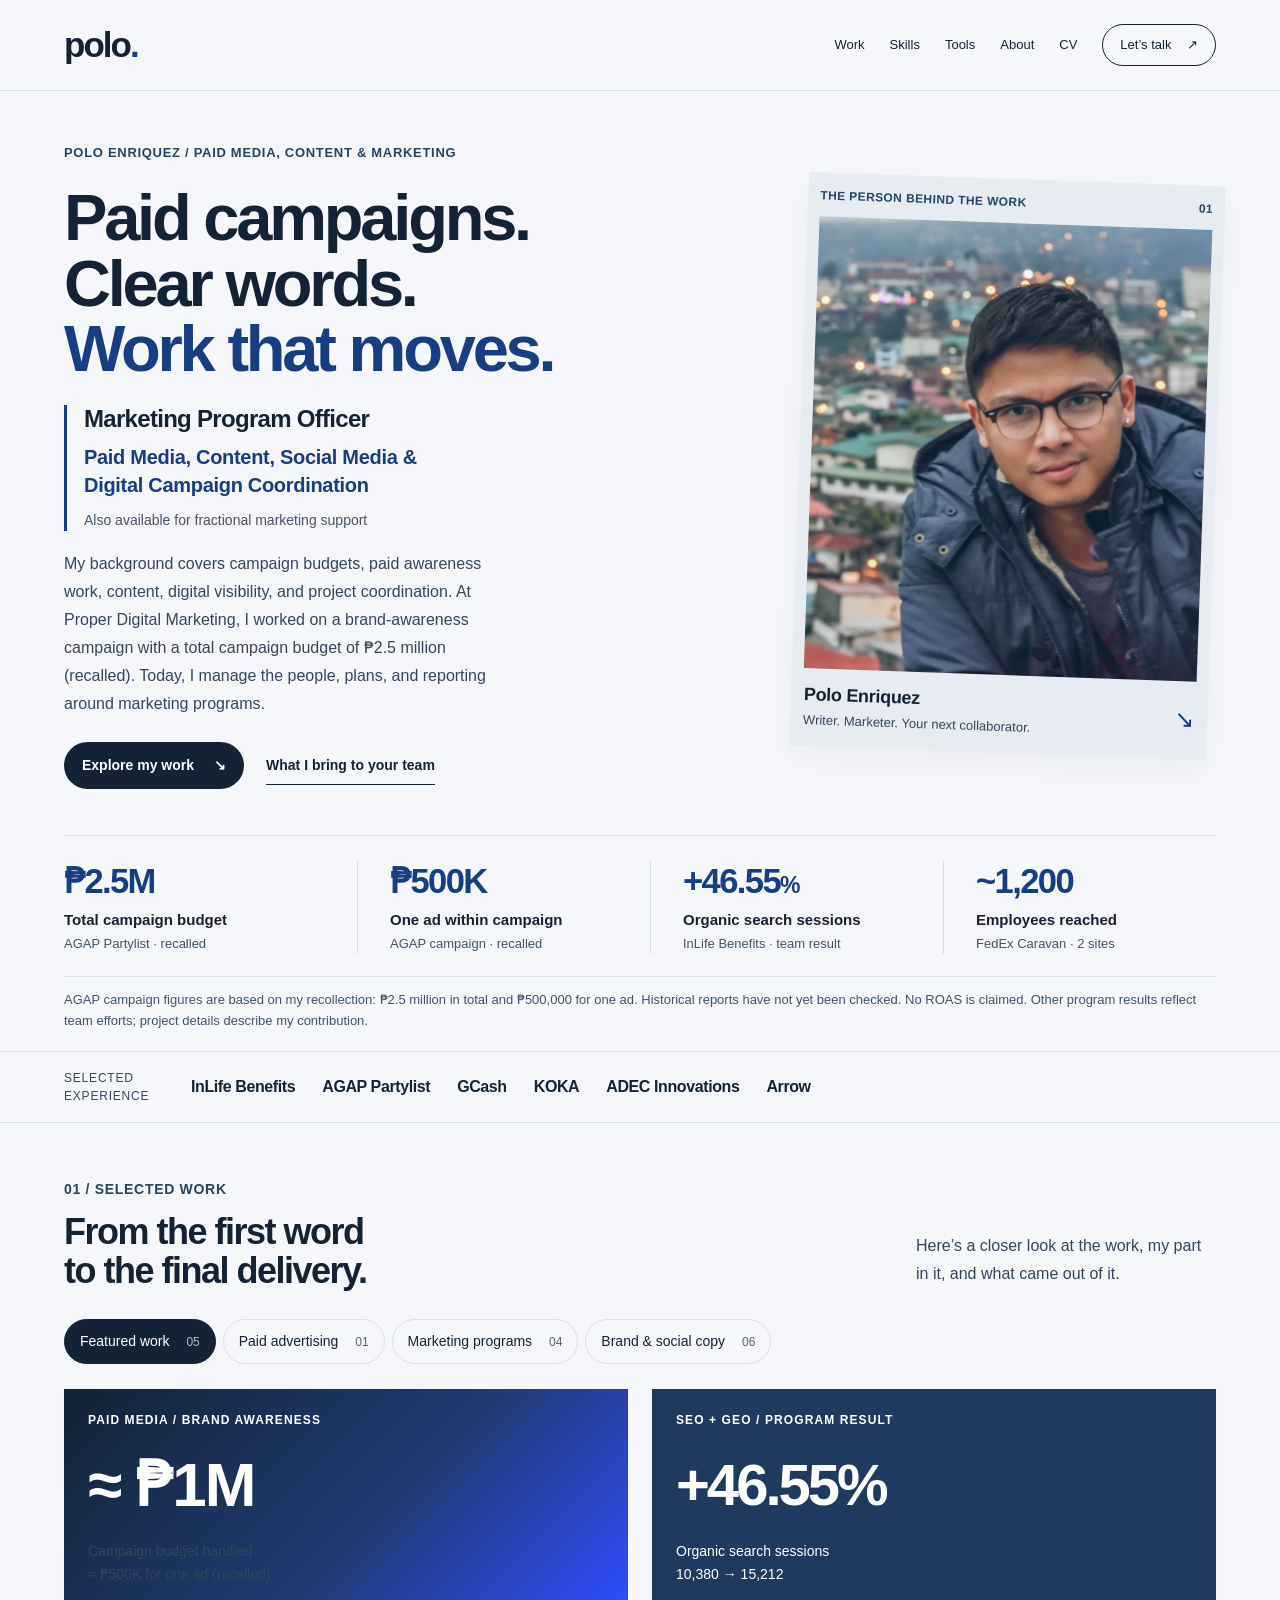
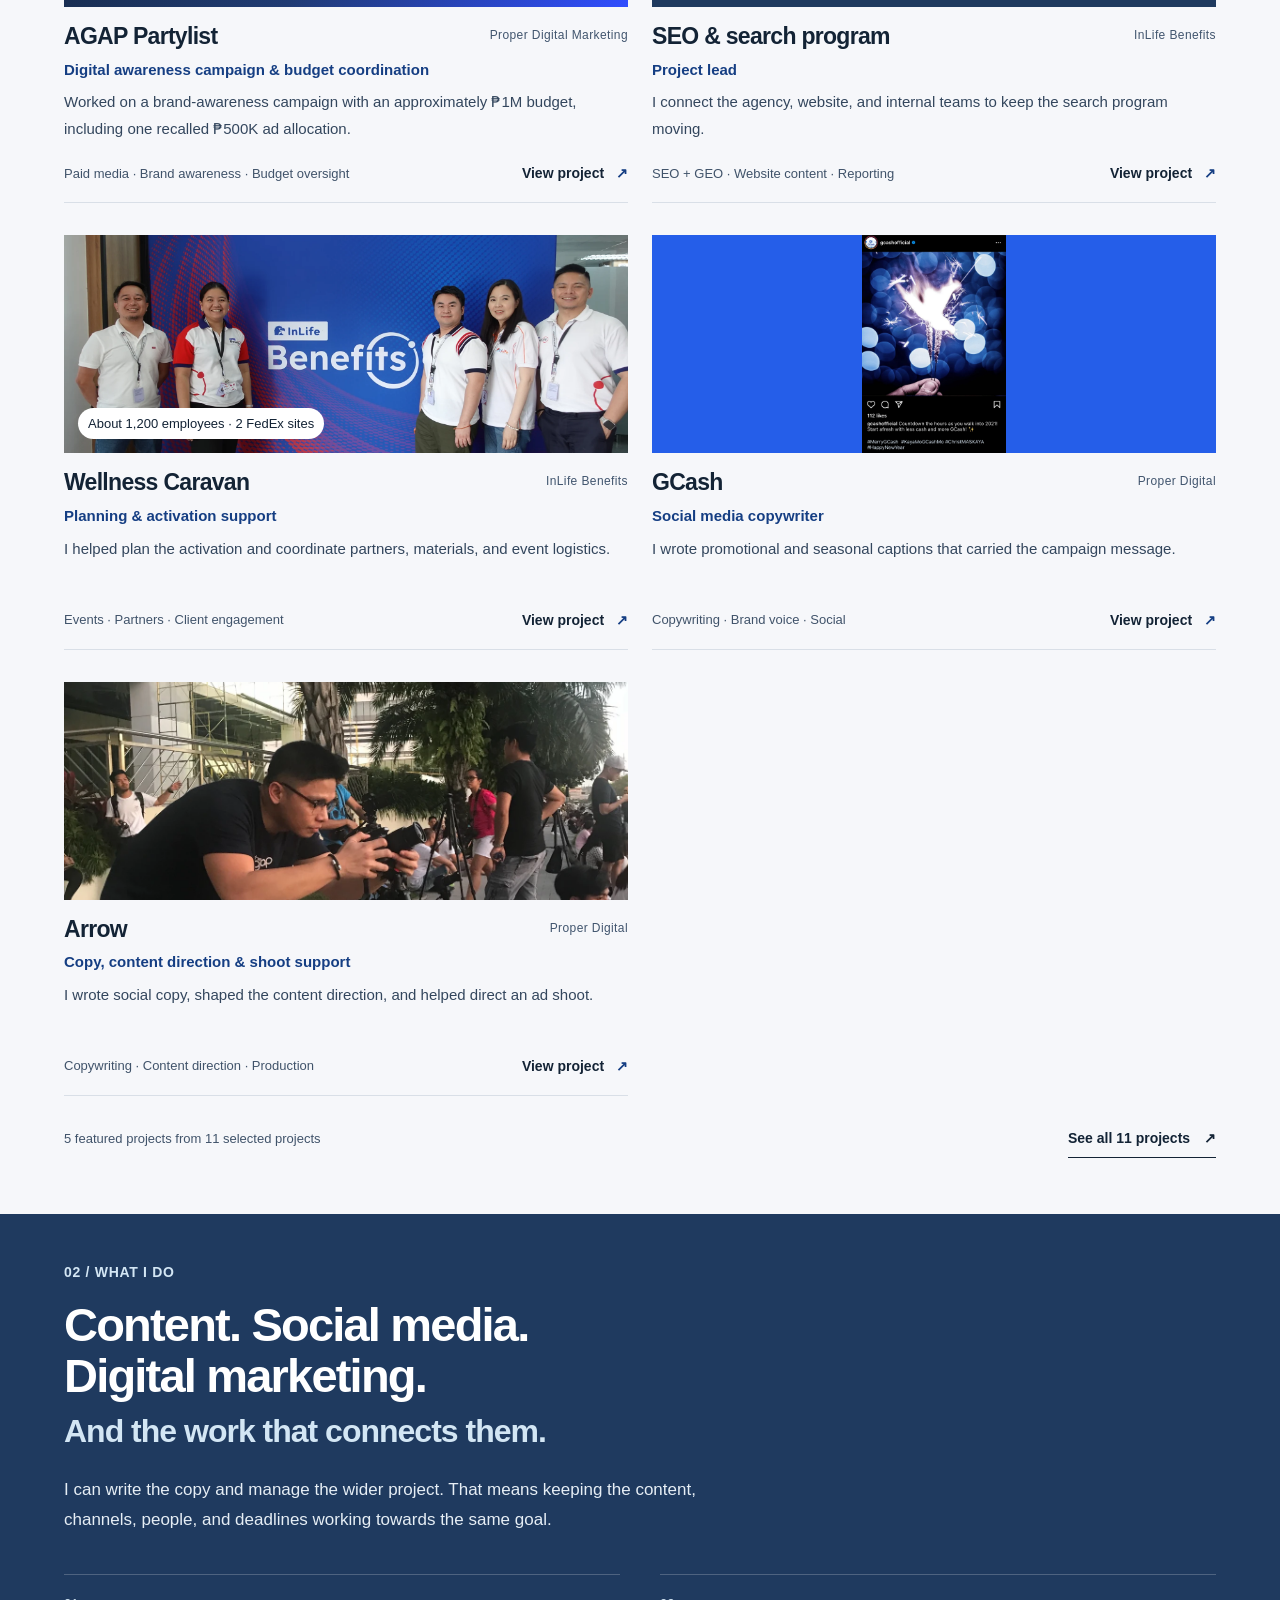
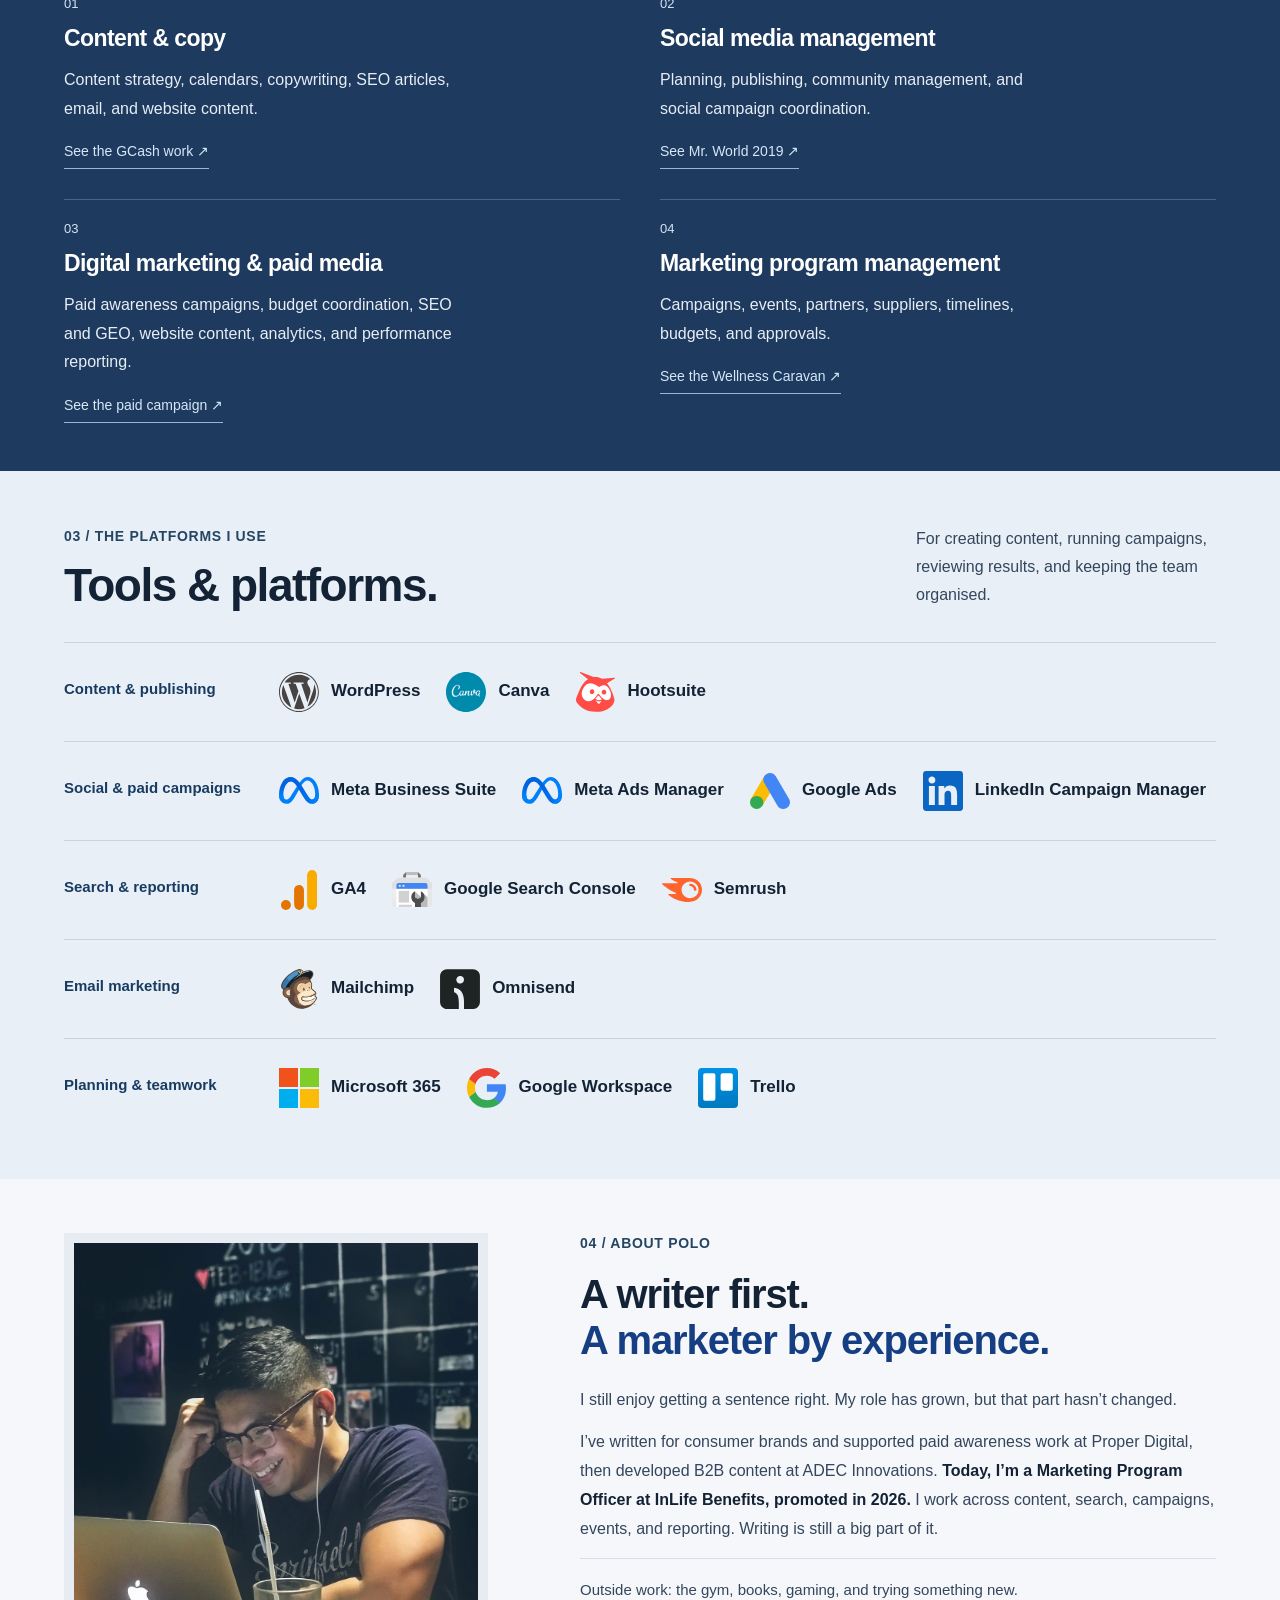
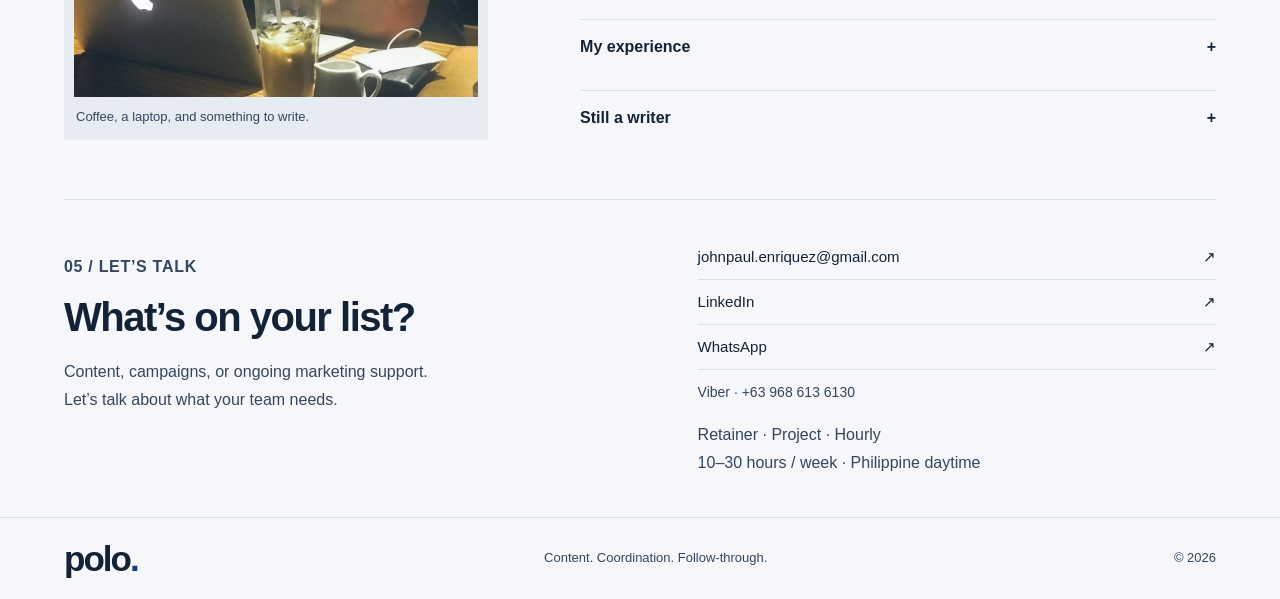
==== commit 5dcbcd81: "Correct AGAP Partylist budget to ₱2.5M total and ₱500K for one ad" ====
--- a/paid-media/index.html
+++ b/paid-media/index.html
@@ -39,7 +39,7 @@
         <p class="pp-eyebrow">POLO ENRIQUEZ / PAID MEDIA, CONTENT &amp; MARKETING</p>
         <h1>Paid campaigns.<br>Clear words.<br><span>Work that moves.</span></h1>
         <div class="pp-identity"><p class="pp-role">Marketing Program Officer</p><p class="pp-professional-scope">Paid Media, Content, Social Media &amp;<br>Digital Campaign Coordination</p><p class="pp-fractional">Also available for fractional marketing support</p></div>
-        <p class="pp-intro">My background covers campaign budgets, paid awareness work, content, digital visibility, and project coordination. At Proper Digital Marketing, I worked on a brand-awareness campaign with a recalled budget of about ₱1 million. Today, I manage the people, plans, and reporting around marketing programs.</p>
+        <p class="pp-intro">My background covers campaign budgets, paid awareness work, content, digital visibility, and project coordination. At Proper Digital Marketing, I worked on a brand-awareness campaign with a total campaign budget of ₱2.5 million (recalled). Today, I manage the people, plans, and reporting around marketing programs.</p>
         <div class="pp-actions"><button type="button" class="pp-primary cursor-interaction" data-scroll="pp-work">Explore my work <span aria-hidden="true">↘</span></button><button type="button" class="pp-text-button cursor-interaction" data-scroll="pp-skills">What I bring to your team</button></div>
       </div>
       <figure class="pp-portrait">
@@ -49,12 +49,12 @@
       </figure>
     </section>
     <div class="pp-impact" aria-label="Selected campaign scope and program results">
-      <div><strong>≈ ₱1M</strong><span>Campaign budget handled</span><small>AGAP Partylist · recalled</small></div>
-      <div><strong>≈ ₱500K</strong><span>Single ad allocation</span><small>AGAP campaign · recalled</small></div>
+      <div><strong>₱2.5M</strong><span>Total campaign budget</span><small>AGAP Partylist · recalled</small></div>
+      <div><strong>₱500K</strong><span>One ad within campaign</span><small>AGAP campaign · recalled</small></div>
       <div><strong>+46.55<span>%</span></strong><span>Organic search sessions</span><small>InLife Benefits · team result</small></div>
       <div><strong>~1,200</strong><span>Employees reached</span><small>FedEx Caravan · 2 sites</small></div>
     </div>
-    <p class="pp-impact-note">AGAP campaign amounts are approximate, recalled figures pending verification from historical reports. No ROAS is claimed. Other program results reflect team efforts; project details describe my contribution.</p>
+    <p class="pp-impact-note">AGAP campaign figures are based on my recollection: ₱2.5 million in total and ₱500,000 for one ad. Historical reports have not yet been checked. No ROAS is claimed. Other program results reflect team efforts; project details describe my contribution.</p>
     <div class="pp-brands"><span>SELECTED EXPERIENCE</span><strong>InLife Benefits</strong><strong>AGAP Partylist</strong><strong>GCash</strong><strong>KOKA</strong><strong>ADEC Innovations</strong><strong>Arrow</strong></div>
     <section class="pp-work" id="pp-work">
       <div class="pp-section-heading"><div><p class="pp-eyebrow">01 / SELECTED WORK</p><h2>From the first word<br>to the final delivery.</h2></div><p>Here’s a closer look at the work, my part in it, and what came out of it.</p></div>
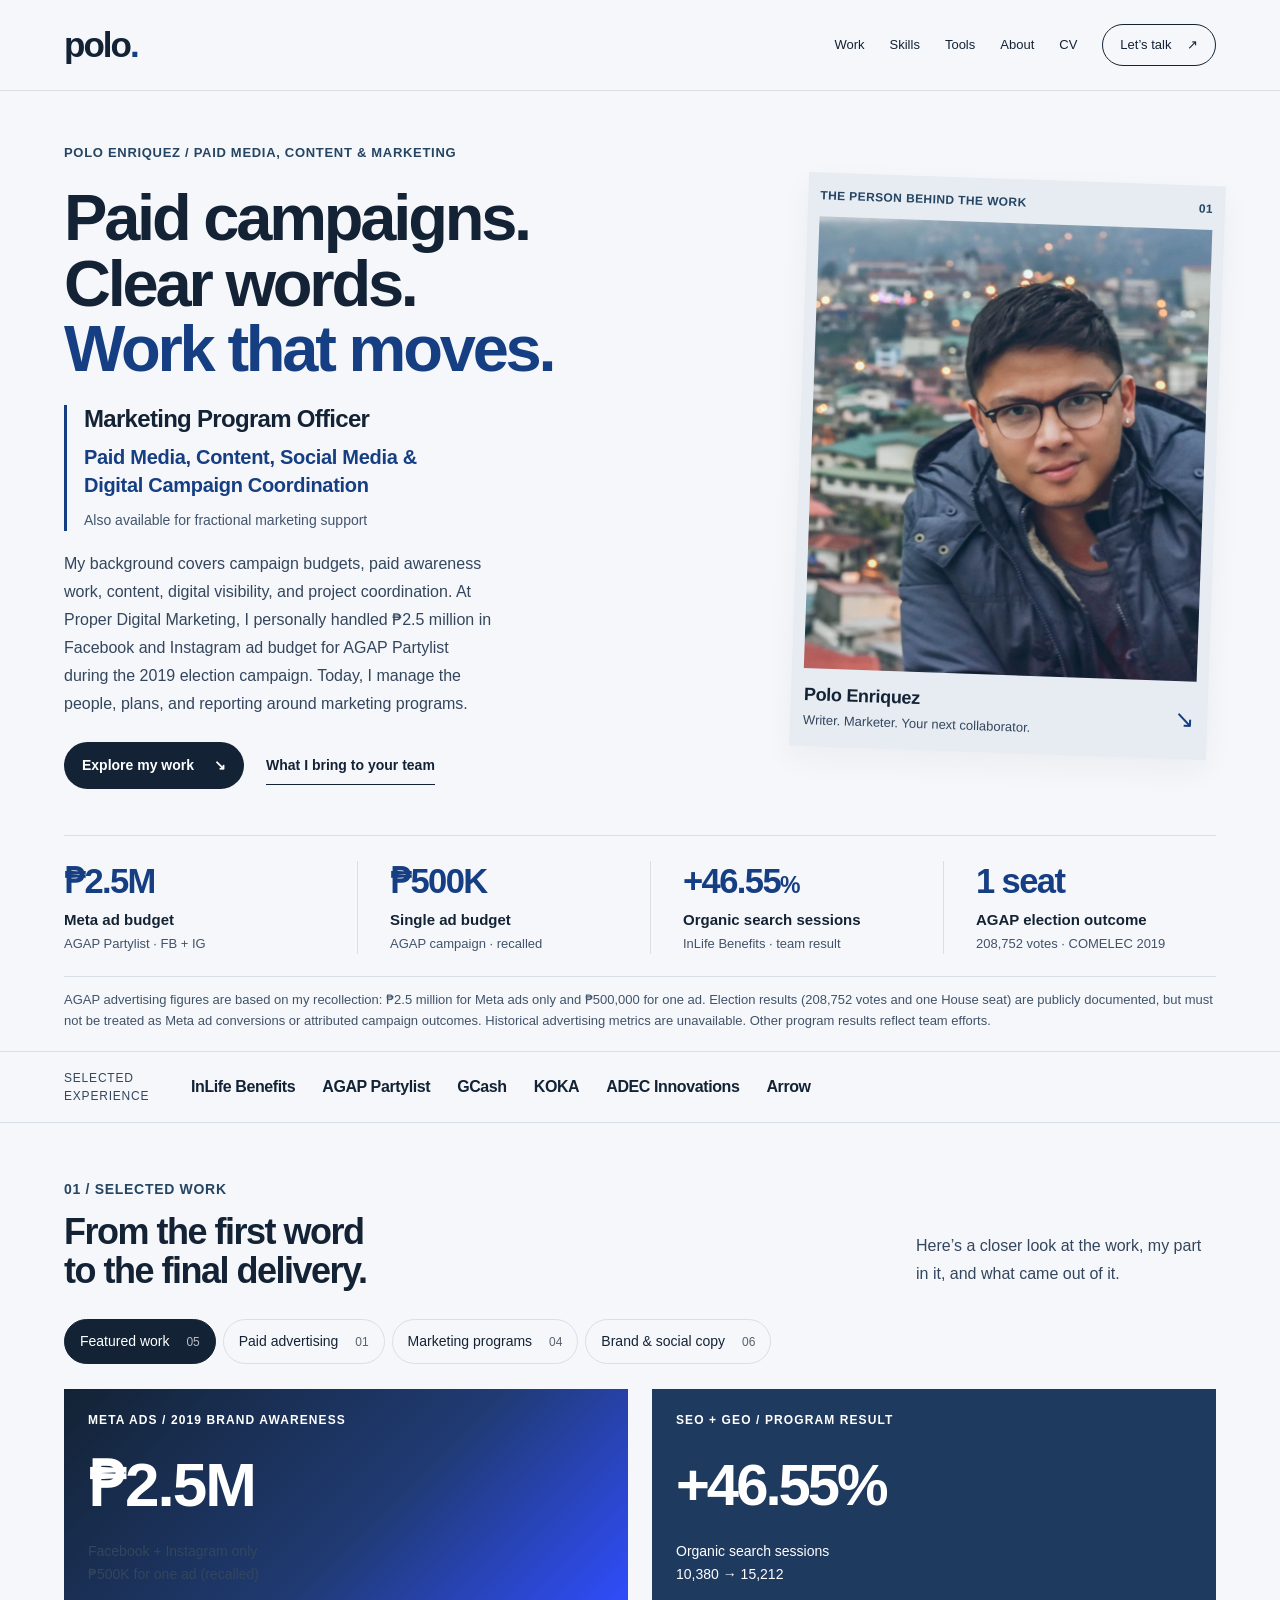
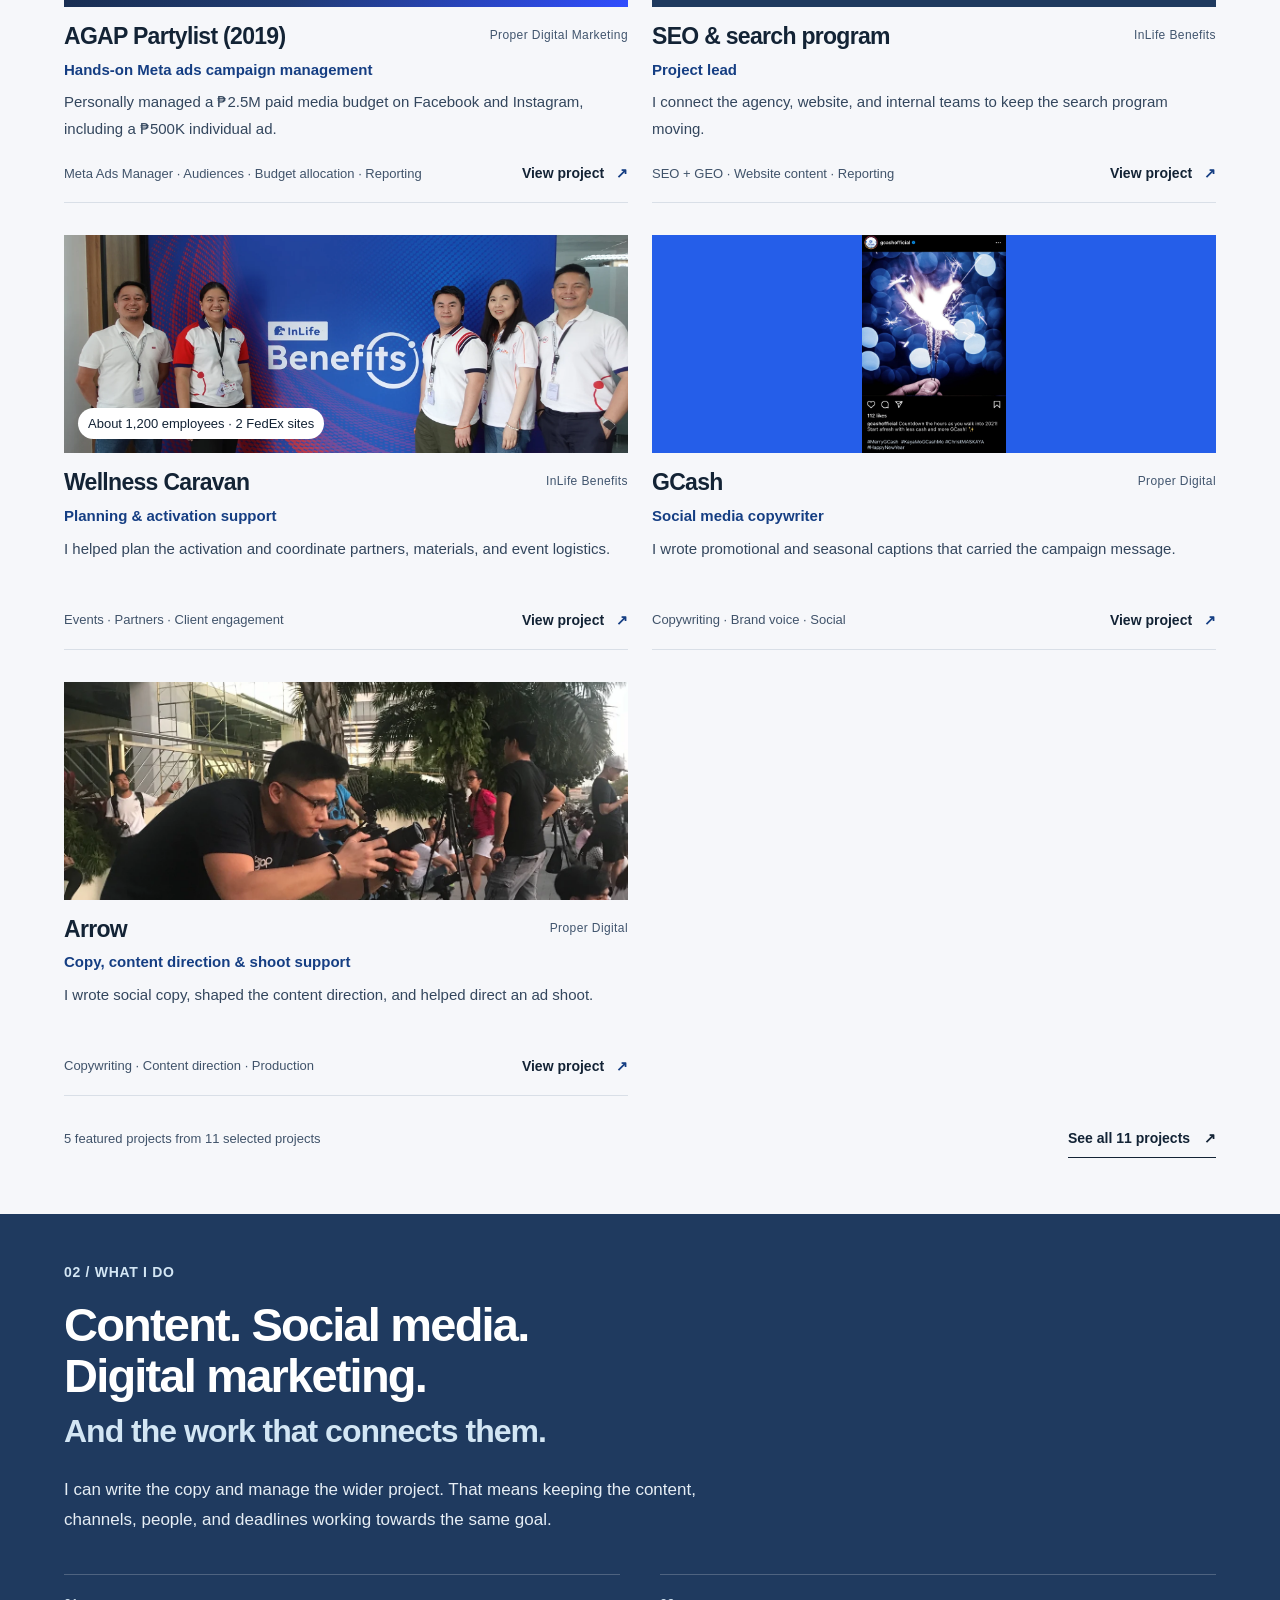
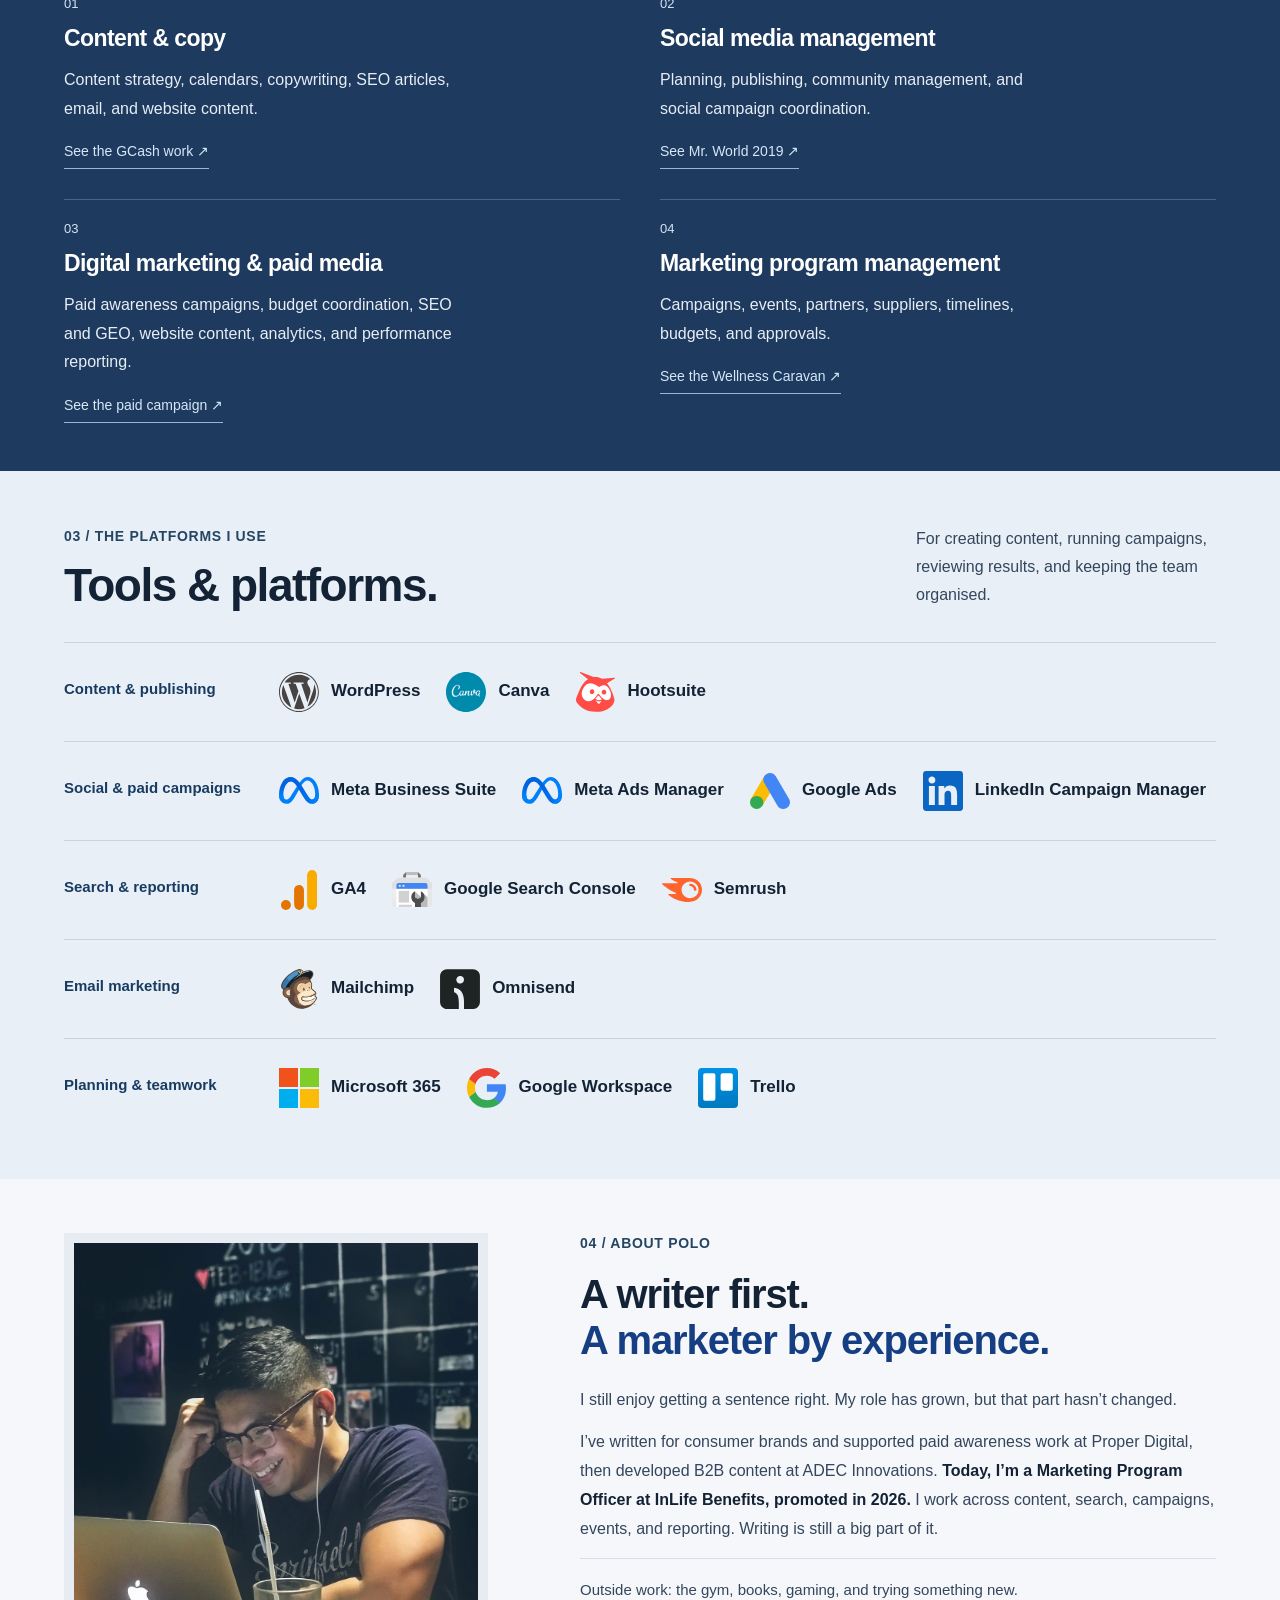
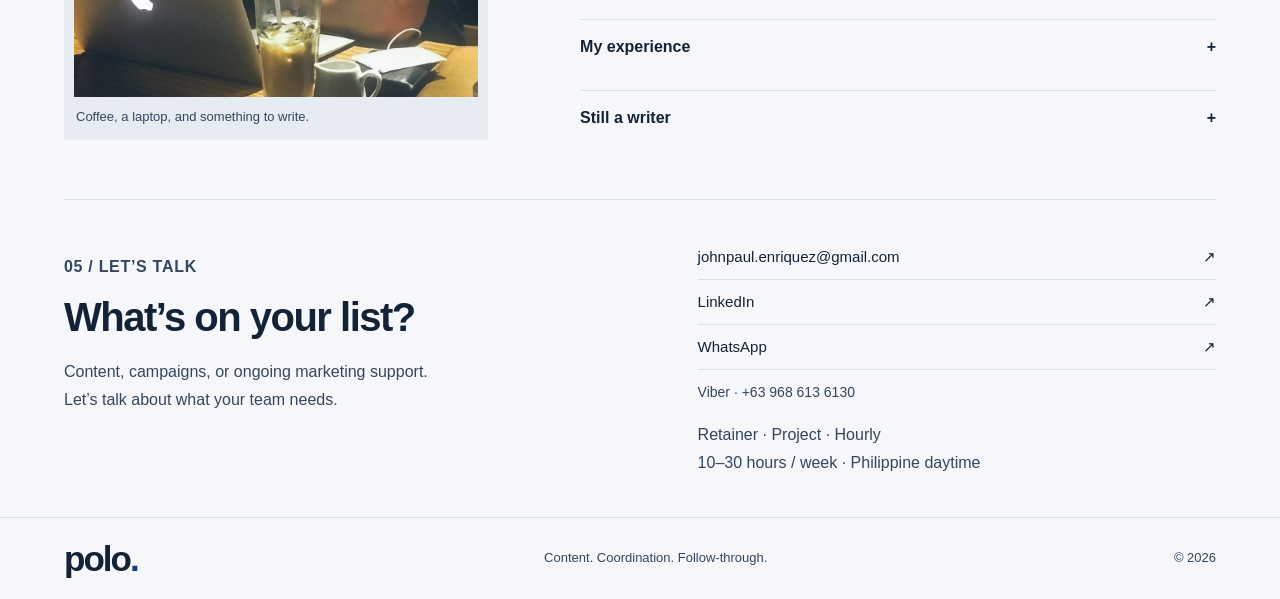
==== commit 2d51e968: "Highlight AGAP ₱2.5M paid-only Facebook and Instagram budget and 2019 seat" ====
--- a/paid-media/index.html
+++ b/paid-media/index.html
@@ -39,7 +39,7 @@
         <p class="pp-eyebrow">POLO ENRIQUEZ / PAID MEDIA, CONTENT &amp; MARKETING</p>
         <h1>Paid campaigns.<br>Clear words.<br><span>Work that moves.</span></h1>
         <div class="pp-identity"><p class="pp-role">Marketing Program Officer</p><p class="pp-professional-scope">Paid Media, Content, Social Media &amp;<br>Digital Campaign Coordination</p><p class="pp-fractional">Also available for fractional marketing support</p></div>
-        <p class="pp-intro">My background covers campaign budgets, paid awareness work, content, digital visibility, and project coordination. At Proper Digital Marketing, I worked on a brand-awareness campaign with a total campaign budget of ₱2.5 million (recalled). Today, I manage the people, plans, and reporting around marketing programs.</p>
+        <p class="pp-intro">My background covers campaign budgets, paid awareness work, content, digital visibility, and project coordination. At Proper Digital Marketing, I personally handled ₱2.5 million in Facebook and Instagram ad budget for AGAP Partylist during the 2019 election campaign. Today, I manage the people, plans, and reporting around marketing programs.</p>
         <div class="pp-actions"><button type="button" class="pp-primary cursor-interaction" data-scroll="pp-work">Explore my work <span aria-hidden="true">↘</span></button><button type="button" class="pp-text-button cursor-interaction" data-scroll="pp-skills">What I bring to your team</button></div>
       </div>
       <figure class="pp-portrait">
@@ -49,12 +49,12 @@
       </figure>
     </section>
     <div class="pp-impact" aria-label="Selected campaign scope and program results">
-      <div><strong>₱2.5M</strong><span>Total campaign budget</span><small>AGAP Partylist · recalled</small></div>
-      <div><strong>₱500K</strong><span>One ad within campaign</span><small>AGAP campaign · recalled</small></div>
+      <div><strong>₱2.5M</strong><span>Meta ad budget</span><small>AGAP Partylist · FB + IG</small></div>
+      <div><strong>₱500K</strong><span>Single ad budget</span><small>AGAP campaign · recalled</small></div>
       <div><strong>+46.55<span>%</span></strong><span>Organic search sessions</span><small>InLife Benefits · team result</small></div>
-      <div><strong>~1,200</strong><span>Employees reached</span><small>FedEx Caravan · 2 sites</small></div>
+      <div><strong>1 seat</strong><span>AGAP election outcome</span><small>208,752 votes · COMELEC 2019</small></div>
     </div>
-    <p class="pp-impact-note">AGAP campaign figures are based on my recollection: ₱2.5 million in total and ₱500,000 for one ad. Historical reports have not yet been checked. No ROAS is claimed. Other program results reflect team efforts; project details describe my contribution.</p>
+    <p class="pp-impact-note">AGAP advertising figures are based on my recollection: ₱2.5 million for Meta ads only and ₱500,000 for one ad. Election results (208,752 votes and one House seat) are publicly documented, but must not be treated as Meta ad conversions or attributed campaign outcomes. Historical advertising metrics are unavailable. Other program results reflect team efforts.</p>
     <div class="pp-brands"><span>SELECTED EXPERIENCE</span><strong>InLife Benefits</strong><strong>AGAP Partylist</strong><strong>GCash</strong><strong>KOKA</strong><strong>ADEC Innovations</strong><strong>Arrow</strong></div>
     <section class="pp-work" id="pp-work">
       <div class="pp-section-heading"><div><p class="pp-eyebrow">01 / SELECTED WORK</p><h2>From the first word<br>to the final delivery.</h2></div><p>Here’s a closer look at the work, my part in it, and what came out of it.</p></div>
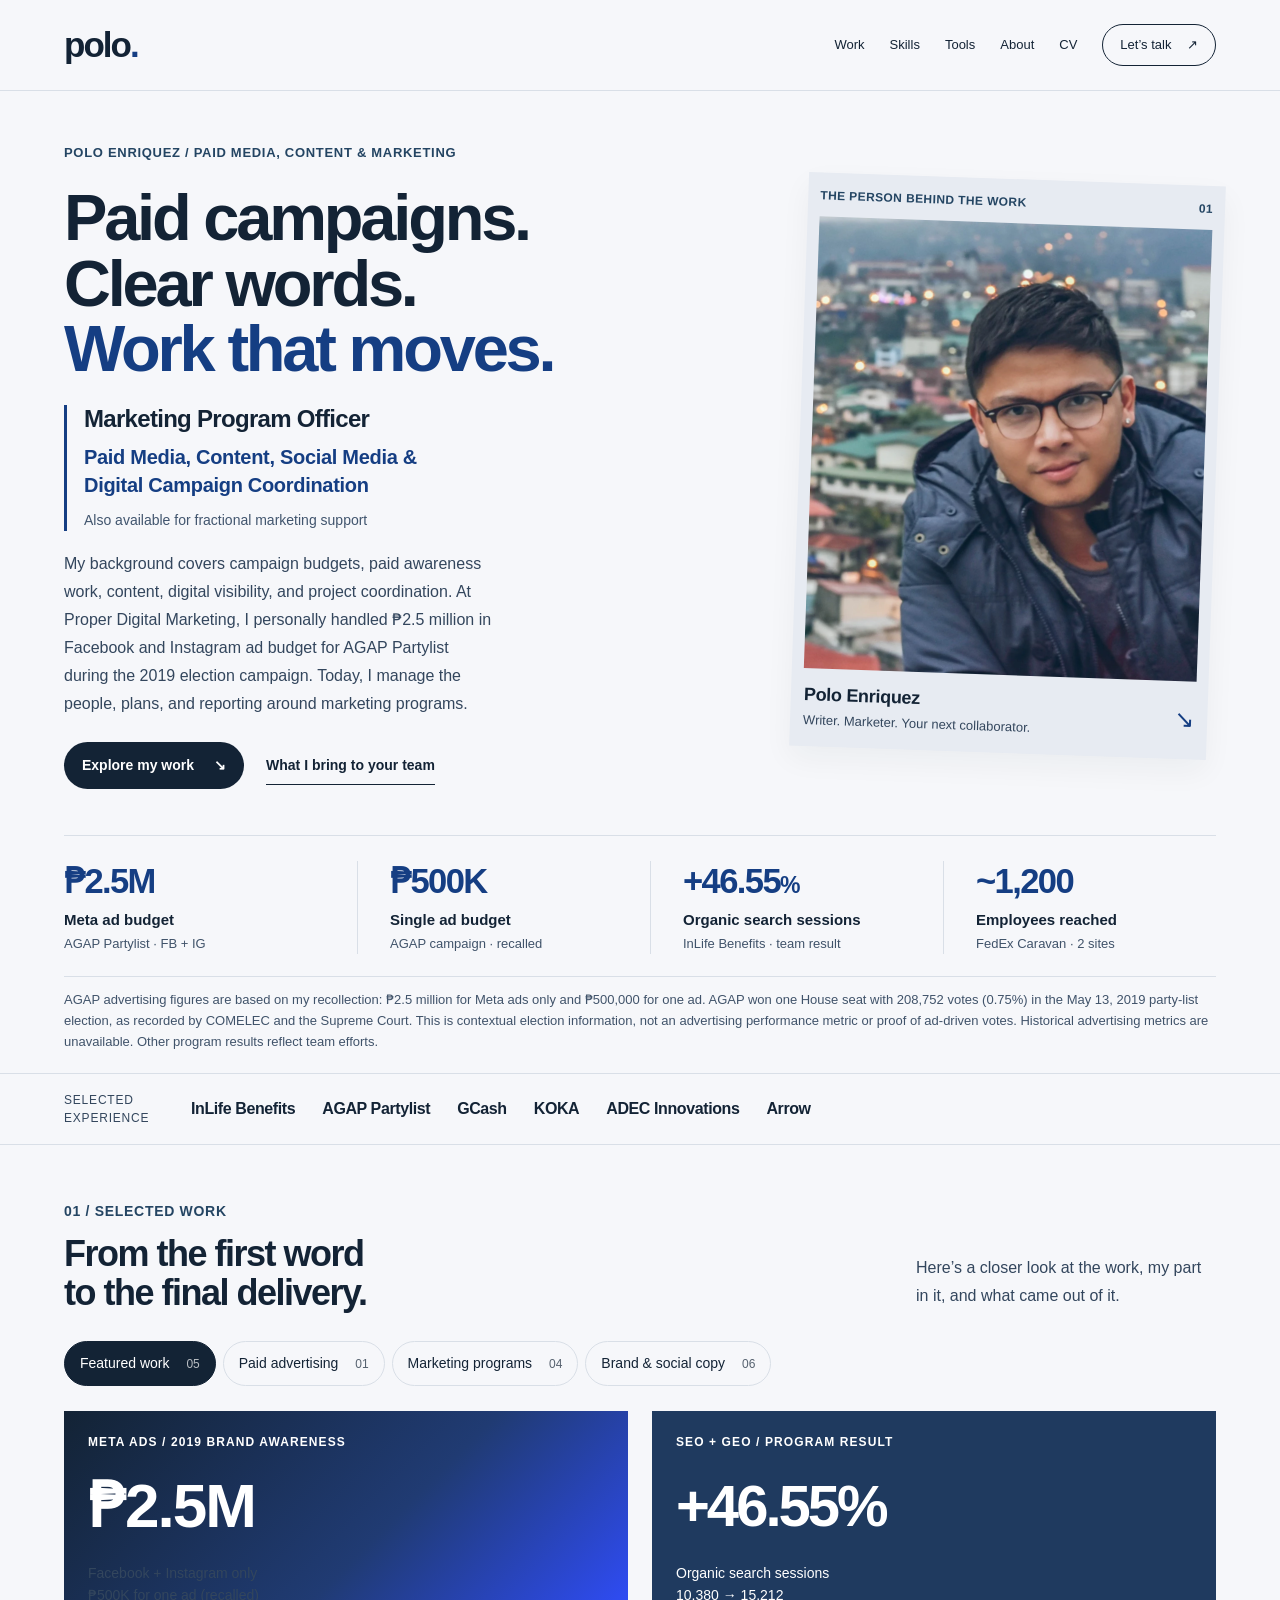
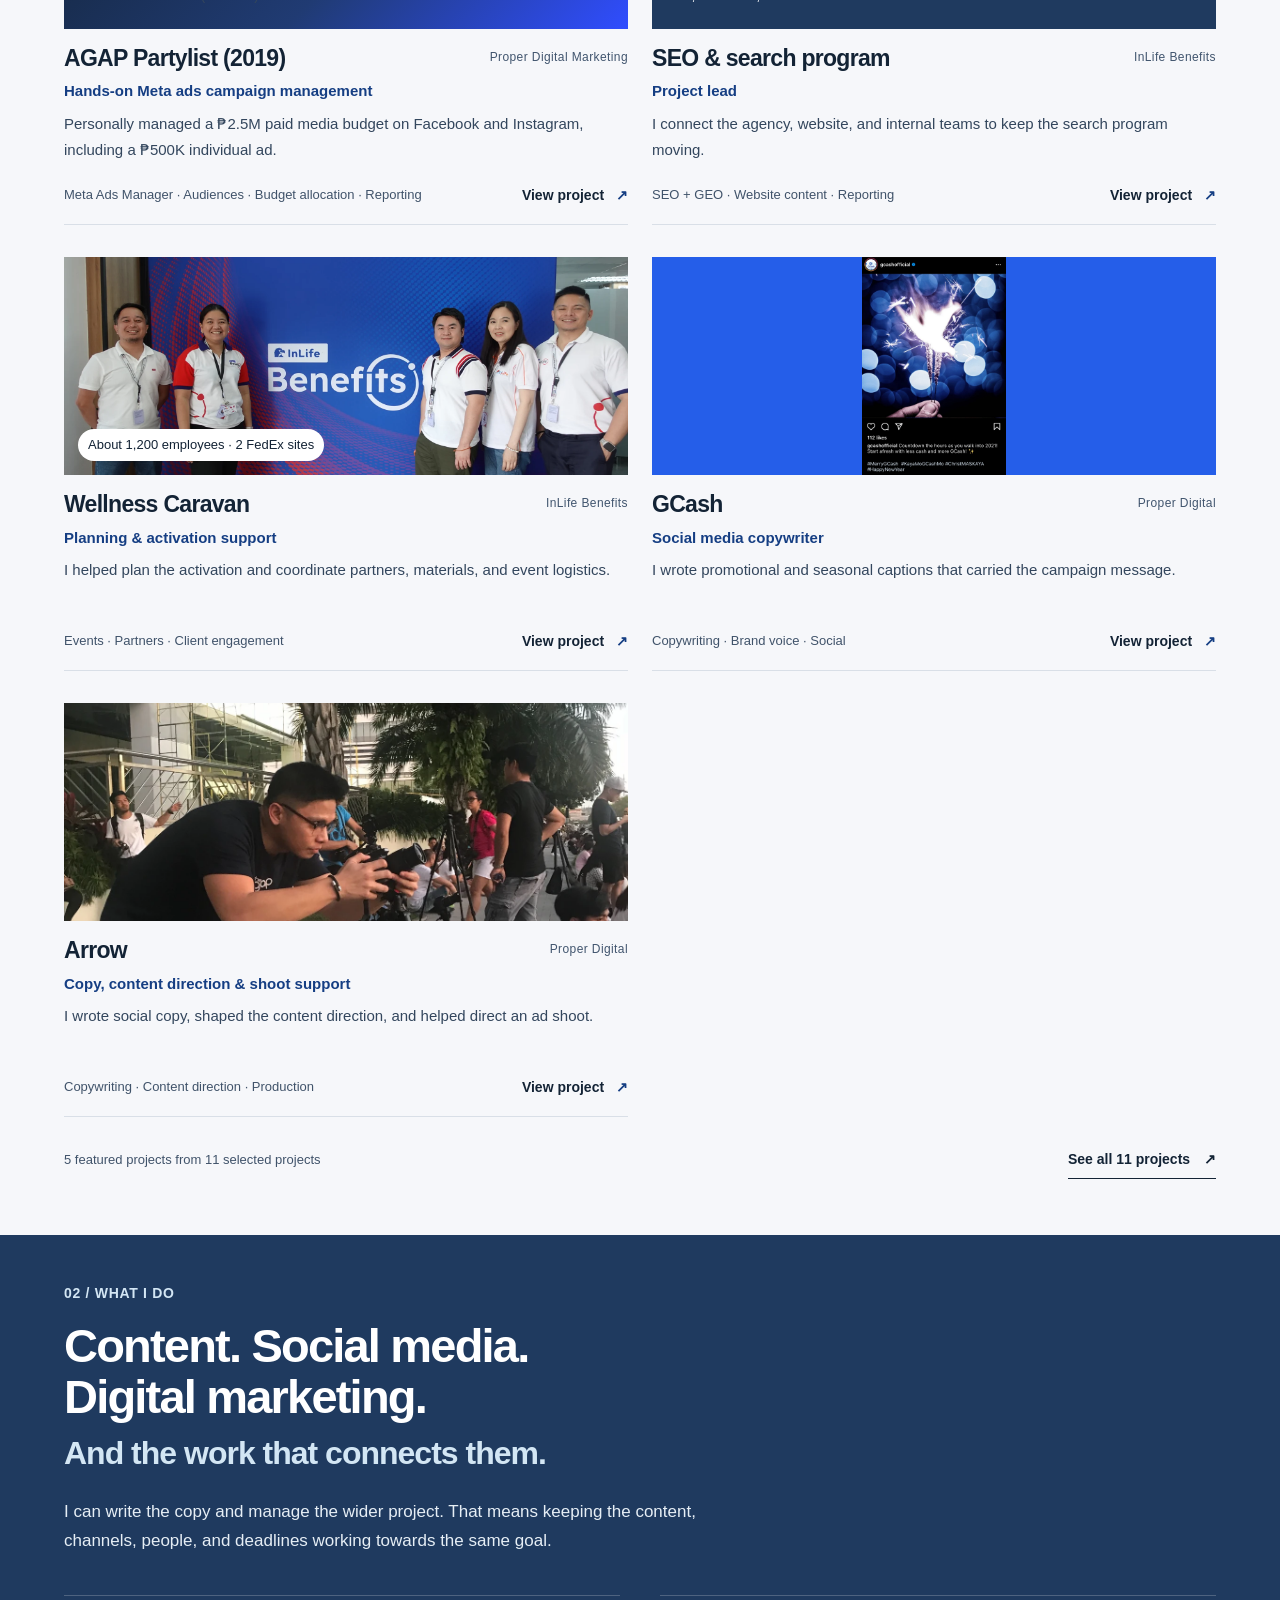
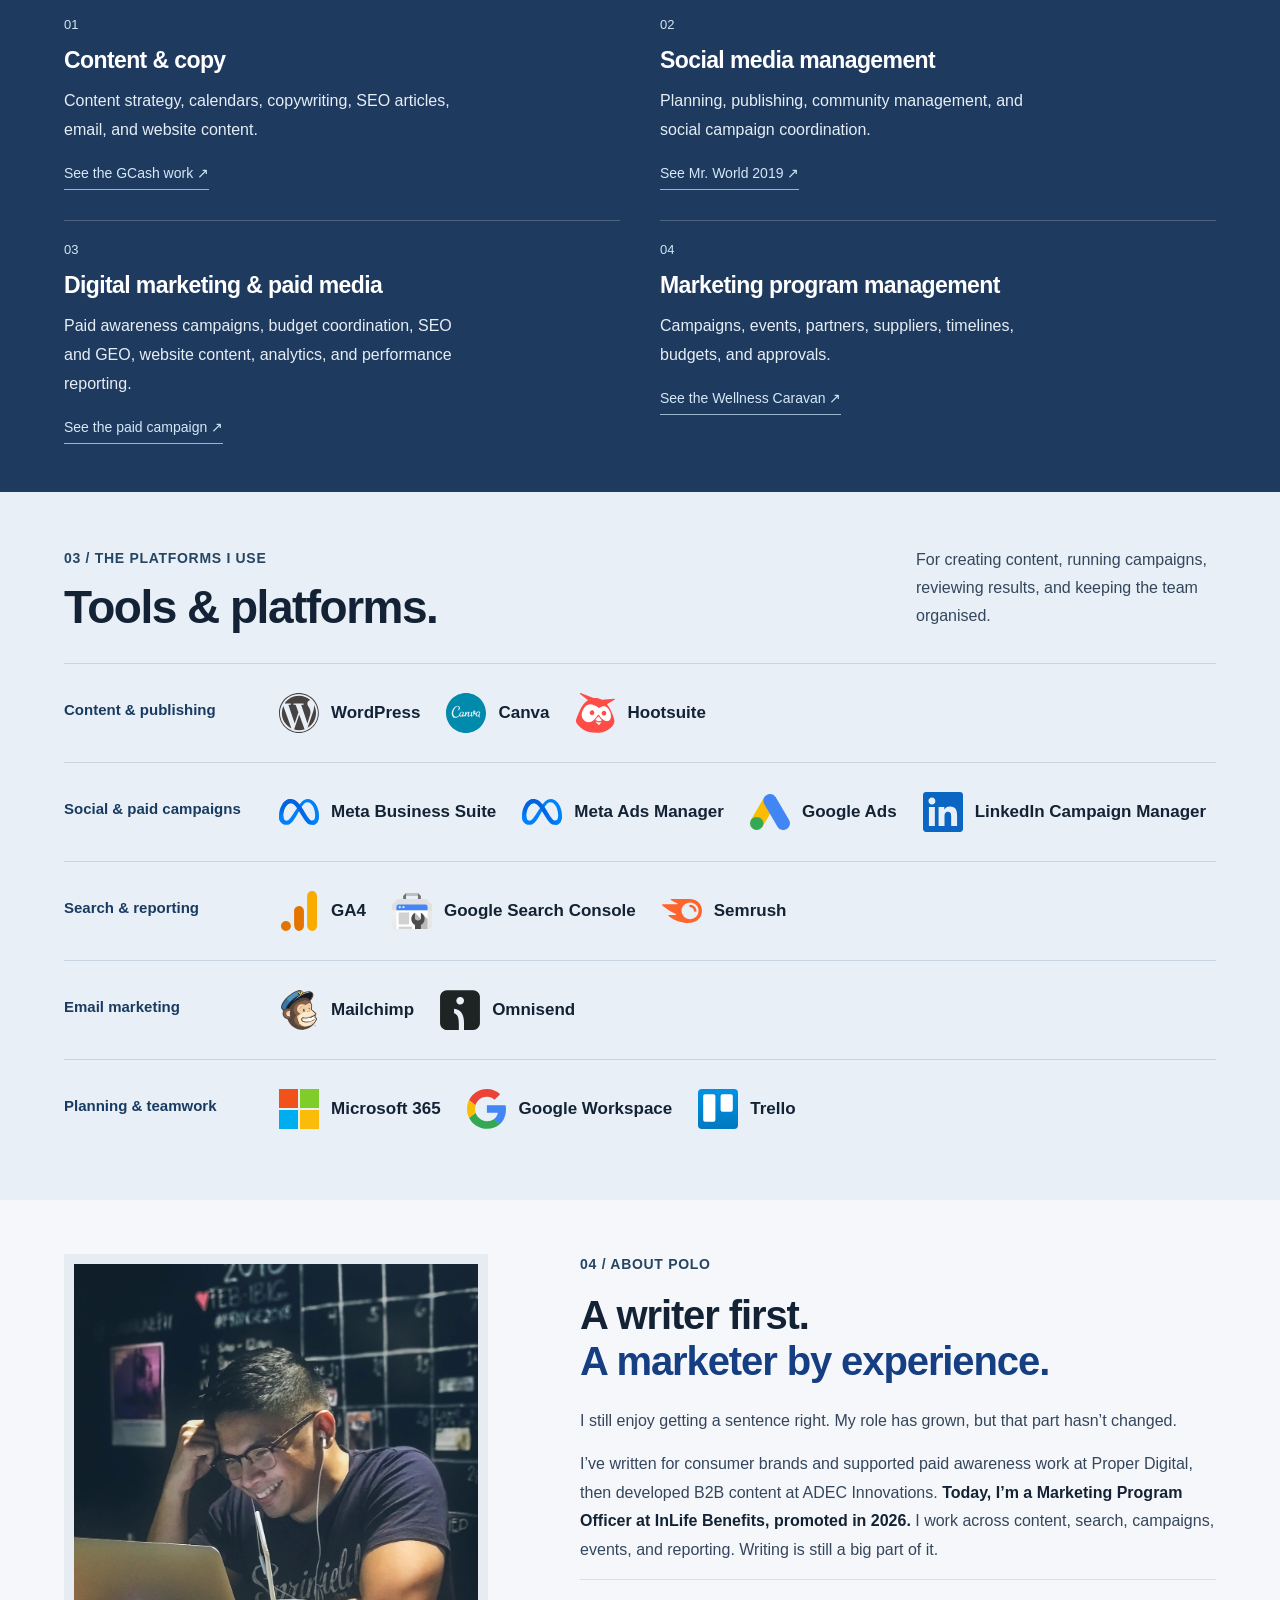
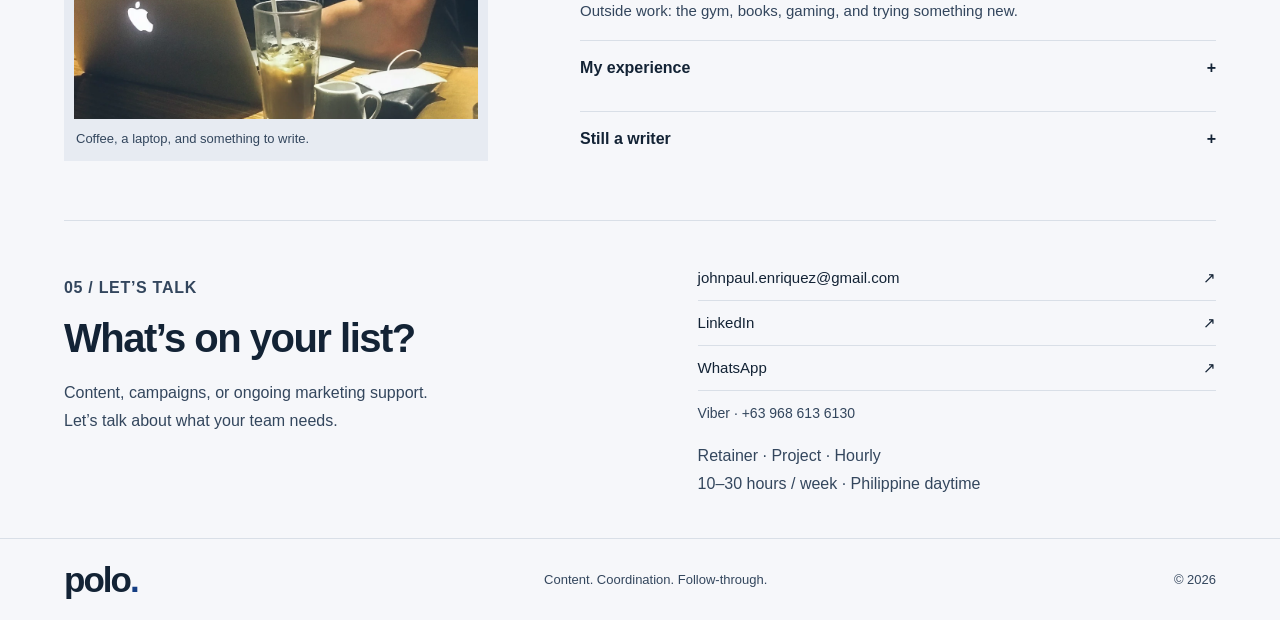
==== commit 7e0124c2: "Separate historical election outcome from advertising KPIs on paid media homepage" ====
--- a/paid-media/index.html
+++ b/paid-media/index.html
@@ -52,9 +52,9 @@
       <div><strong>₱2.5M</strong><span>Meta ad budget</span><small>AGAP Partylist · FB + IG</small></div>
       <div><strong>₱500K</strong><span>Single ad budget</span><small>AGAP campaign · recalled</small></div>
       <div><strong>+46.55<span>%</span></strong><span>Organic search sessions</span><small>InLife Benefits · team result</small></div>
-      <div><strong>1 seat</strong><span>AGAP election outcome</span><small>208,752 votes · COMELEC 2019</small></div>
+      <div><strong>~1,200</strong><span>Employees reached</span><small>FedEx Caravan · 2 sites</small></div>
     </div>
-    <p class="pp-impact-note">AGAP advertising figures are based on my recollection: ₱2.5 million for Meta ads only and ₱500,000 for one ad. Election results (208,752 votes and one House seat) are publicly documented, but must not be treated as Meta ad conversions or attributed campaign outcomes. Historical advertising metrics are unavailable. Other program results reflect team efforts.</p>
+    <p class="pp-impact-note">AGAP advertising figures are based on my recollection: ₱2.5 million for Meta ads only and ₱500,000 for one ad. AGAP won one House seat with 208,752 votes (0.75%) in the May 13, 2019 party-list election, as recorded by COMELEC and the Supreme Court. This is contextual election information, not an advertising performance metric or proof of ad-driven votes. Historical advertising metrics are unavailable. Other program results reflect team efforts.</p>
     <div class="pp-brands"><span>SELECTED EXPERIENCE</span><strong>InLife Benefits</strong><strong>AGAP Partylist</strong><strong>GCash</strong><strong>KOKA</strong><strong>ADEC Innovations</strong><strong>Arrow</strong></div>
     <section class="pp-work" id="pp-work">
       <div class="pp-section-heading"><div><p class="pp-eyebrow">01 / SELECTED WORK</p><h2>From the first word<br>to the final delivery.</h2></div><p>Here’s a closer look at the work, my part in it, and what came out of it.</p></div>
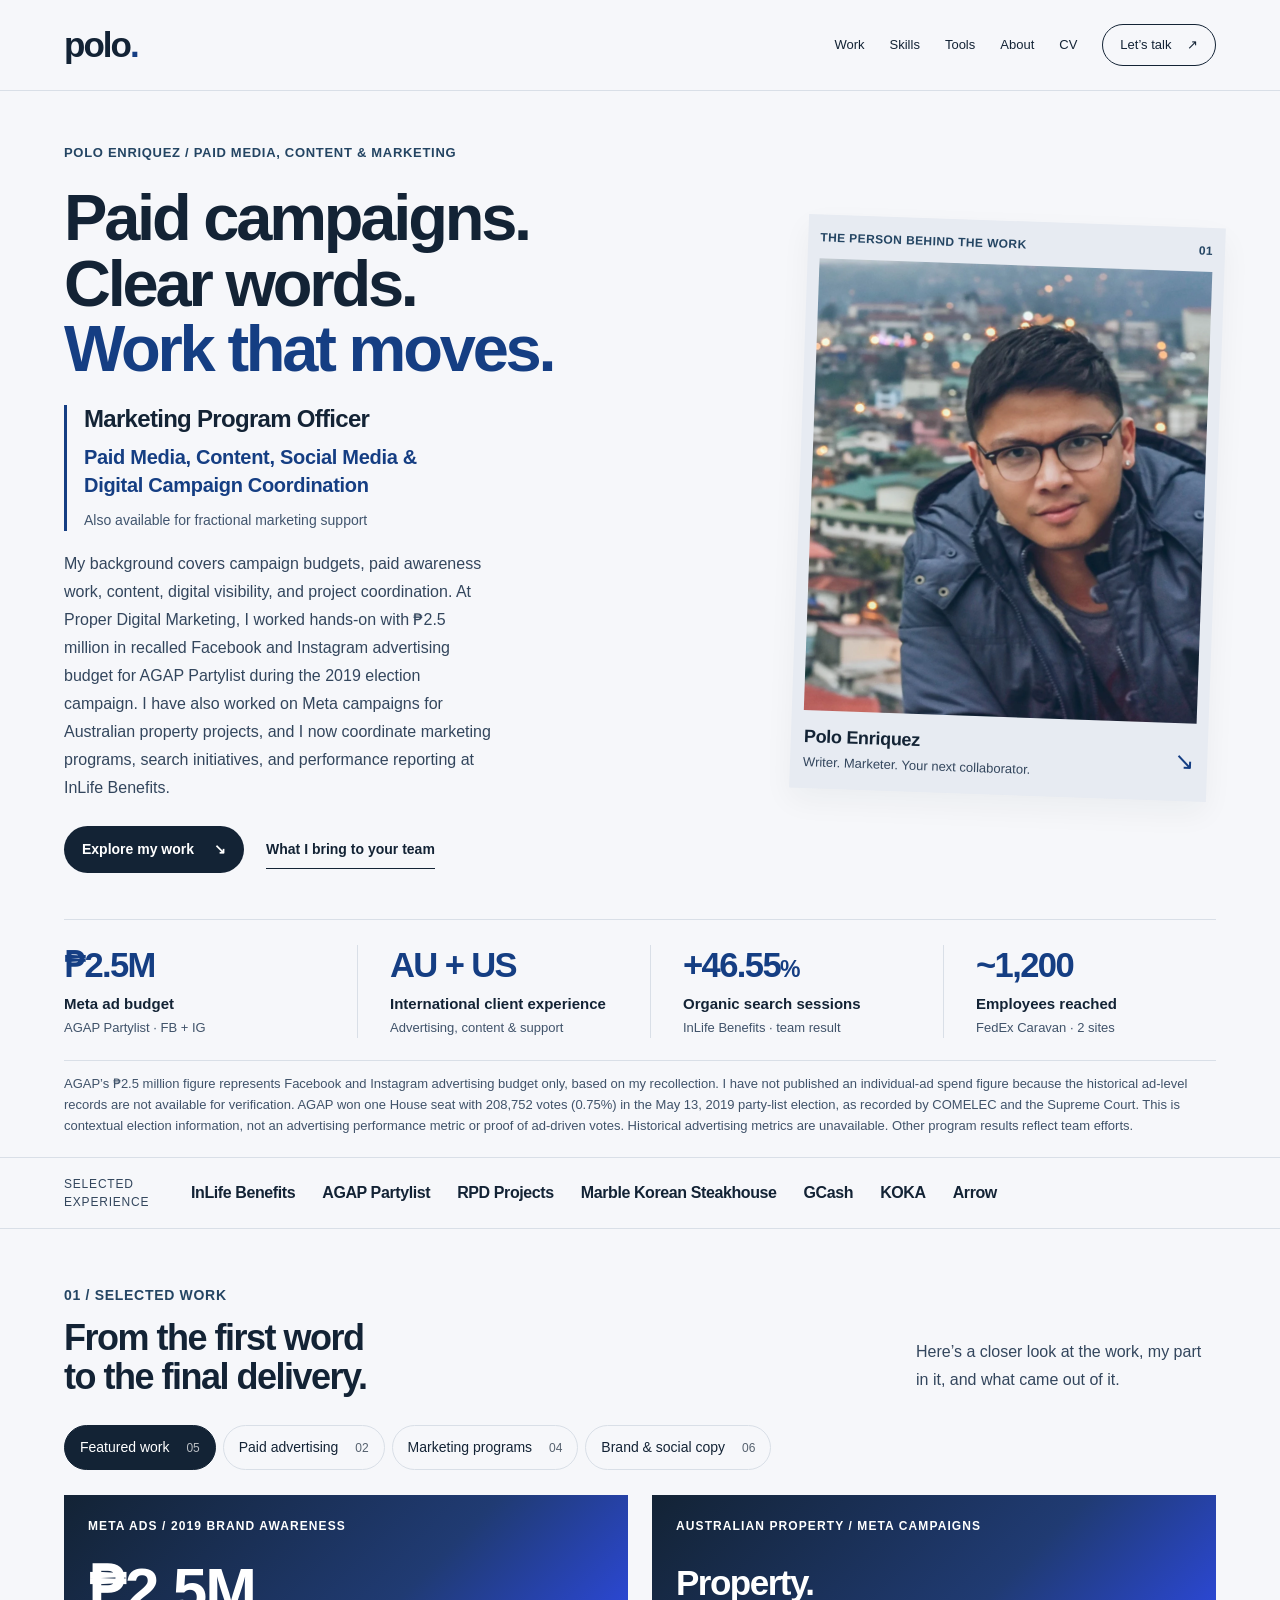
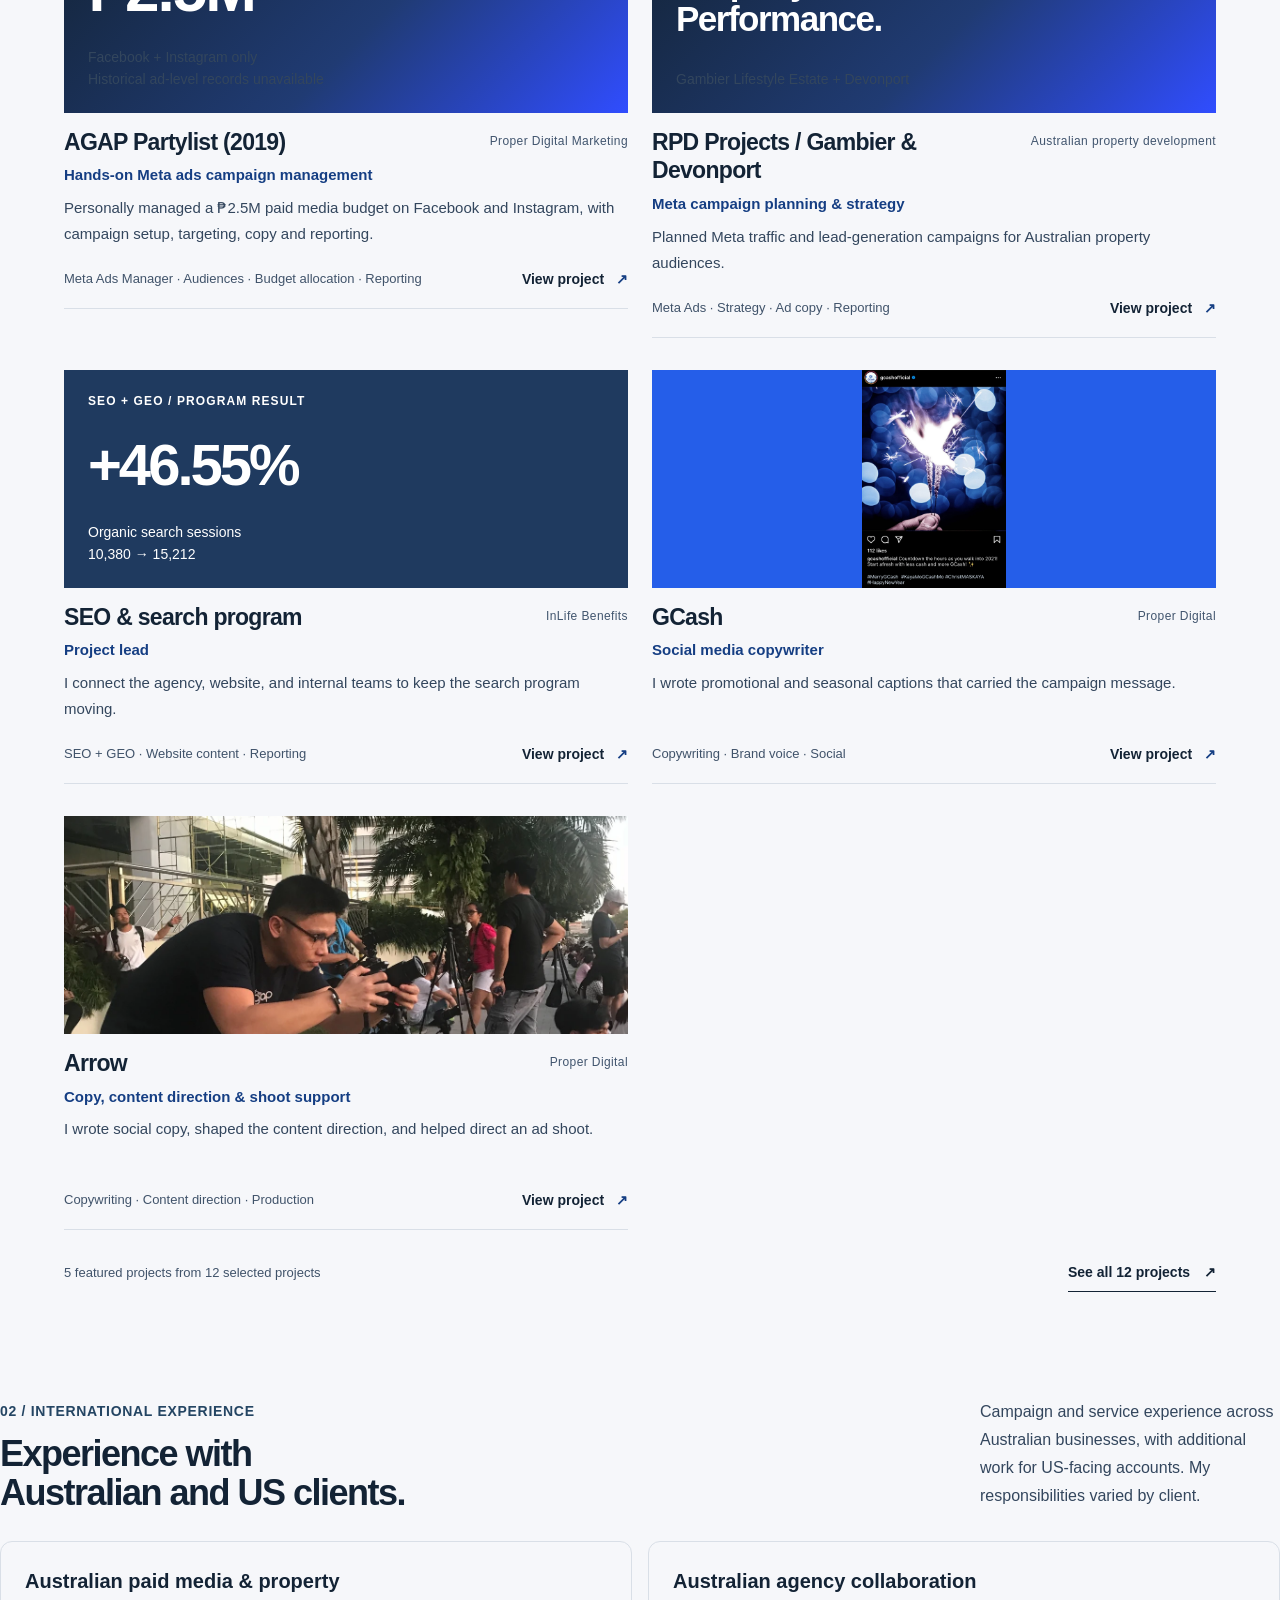
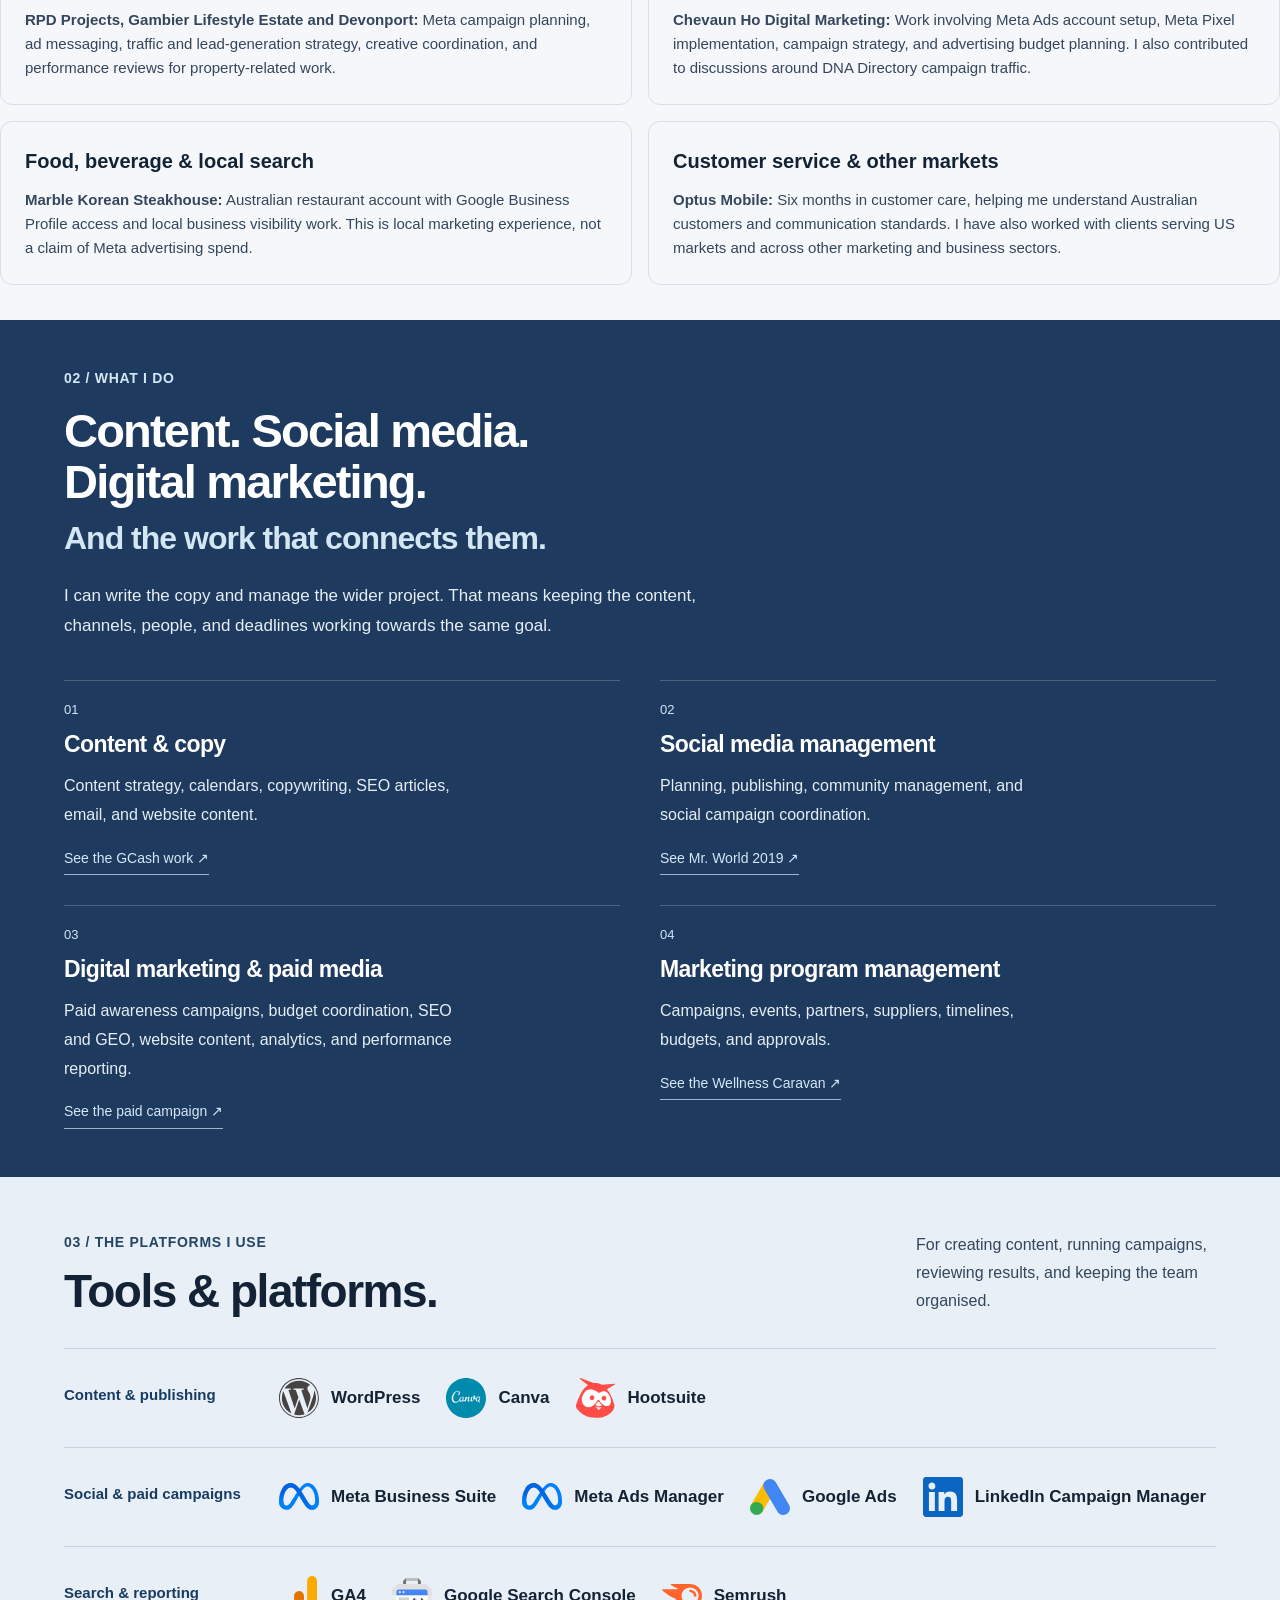
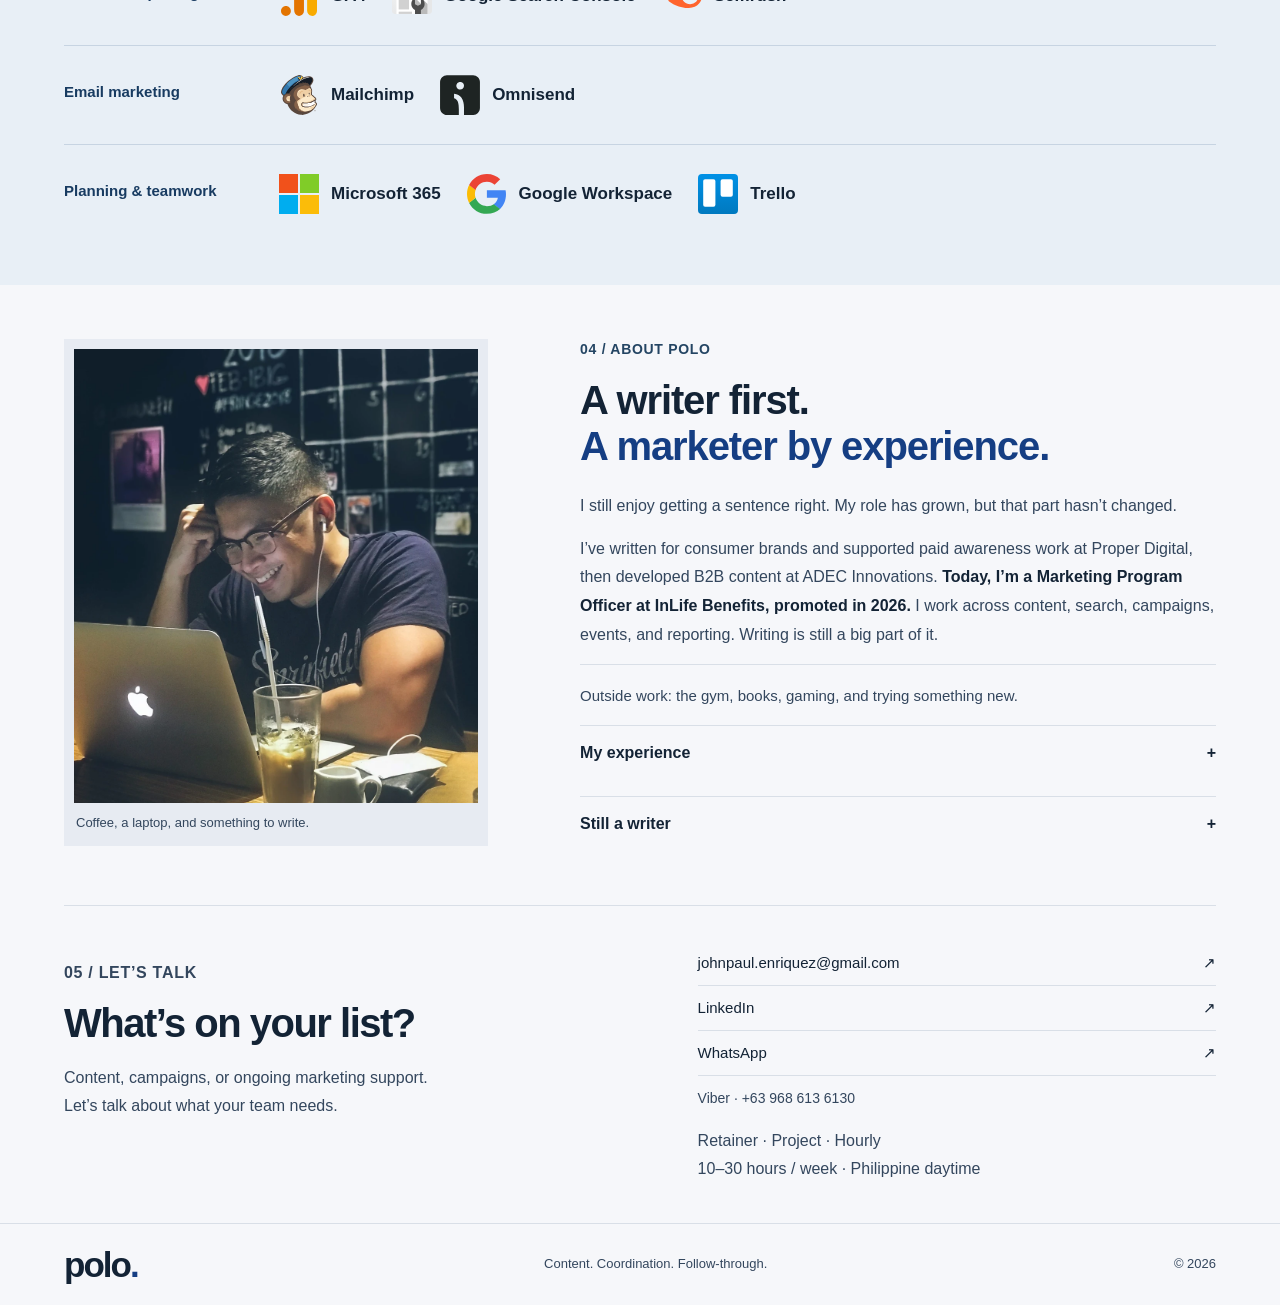
==== commit 7de5623c: "Highlight international clients and remove unverified single-ad spend amount" ====
--- a/paid-media/index.html
+++ b/paid-media/index.html
@@ -6,7 +6,7 @@
 <title>Polo Enriquez | Paid Media, Content &amp; Marketing</title>
 <meta name="description" content="Polo Enriquez’s portfolio for paid media, content, social marketing and campaign coordination, featuring the AGAP Partylist brand-awareness budget case study.">
 <meta name="theme-color" content="#1f3a5f">
-<meta name="portfolio-version" content="2026-11-16-paid-media-focus">
+<meta name="portfolio-version" content="2026-11-19-international-experience">
 <meta property="og:title" content="Polo Enriquez | Paid Media &amp; Digital Marketing">
 <meta property="og:description" content="Paid media, campaign budgets, content, and digital marketing case studies.">
 <meta property="og:type" content="website">
@@ -14,13 +14,18 @@
 <meta property="og:image" content="https://putopao.github.io/assets/polo-portrait.webp">
 <link rel="canonical" href="https://putopao.github.io/paid-media/">
 <link rel="stylesheet" href="/style.css?v=20261022-readable-nautilus">
-<script defer src="app.js?v=20261116-paid-media-focus"></script>
+<script defer src="app.js?v=20261119-international-experience"></script>
 <style>
 #polo-portfolio .pp-cover-agap{background:linear-gradient(135deg,#132335 0%,#203b73 56%,#304dff 100%);color:white;padding:22px 24px;display:flex;flex-direction:column;justify-content:space-between}
 #polo-portfolio .pp-cover-agap .pp-search-stat{font-size:clamp(40px,5vw,62px);letter-spacing:-2px}
 #polo-portfolio .pp-impact{grid-template-columns:repeat(4,minmax(0,1fr))}
 #polo-portfolio .pp-impact strong{font-size:clamp(24px,2.7vw,35px)}
-@media(max-width:800px){#polo-portfolio .pp-impact{grid-template-columns:repeat(2,minmax(0,1fr))}#polo-portfolio .pp-impact>div:nth-child(3){border-left:0;padding-left:0}#polo-portfolio .pp-impact>div:nth-child(n+3){padding-top:12px;border-top:1px solid var(--pp-line)}}
+#polo-portfolio .pp-markets{padding:50px 0 35px}
+#polo-portfolio .pp-market-grid{display:grid;grid-template-columns:repeat(2,minmax(0,1fr));gap:16px}
+#polo-portfolio .pp-market-grid article{border:1px solid var(--pp-line,#dce1e9);padding:24px;border-radius:12px}
+#polo-portfolio .pp-market-grid h3{font-size:20px;margin:0 0 12px}
+#polo-portfolio .pp-market-grid p{margin:0;line-height:1.6}
+@media(max-width:800px){#polo-portfolio .pp-market-grid{grid-template-columns:1fr}#polo-portfolio .pp-impact{grid-template-columns:repeat(2,minmax(0,1fr))}#polo-portfolio .pp-impact>div:nth-child(3){border-left:0;padding-left:0}#polo-portfolio .pp-impact>div:nth-child(n+3){padding-top:12px;border-top:1px solid var(--pp-line)}}
 @media(max-width:440px){#polo-portfolio .pp-impact strong{font-size:25px}#polo-portfolio .pp-impact>div+div{padding-left:12px}}
 </style>
 </head>
@@ -39,7 +44,7 @@
         <p class="pp-eyebrow">POLO ENRIQUEZ / PAID MEDIA, CONTENT &amp; MARKETING</p>
         <h1>Paid campaigns.<br>Clear words.<br><span>Work that moves.</span></h1>
         <div class="pp-identity"><p class="pp-role">Marketing Program Officer</p><p class="pp-professional-scope">Paid Media, Content, Social Media &amp;<br>Digital Campaign Coordination</p><p class="pp-fractional">Also available for fractional marketing support</p></div>
-        <p class="pp-intro">My background covers campaign budgets, paid awareness work, content, digital visibility, and project coordination. At Proper Digital Marketing, I personally handled ₱2.5 million in Facebook and Instagram ad budget for AGAP Partylist during the 2019 election campaign. Today, I manage the people, plans, and reporting around marketing programs.</p>
+        <p class="pp-intro">My background covers campaign budgets, paid awareness work, content, digital visibility, and project coordination. At Proper Digital Marketing, I worked hands-on with ₱2.5 million in recalled Facebook and Instagram advertising budget for AGAP Partylist during the 2019 election campaign. I have also worked on Meta campaigns for Australian property projects, and I now coordinate marketing programs, search initiatives, and performance reporting at InLife Benefits.</p>
         <div class="pp-actions"><button type="button" class="pp-primary cursor-interaction" data-scroll="pp-work">Explore my work <span aria-hidden="true">↘</span></button><button type="button" class="pp-text-button cursor-interaction" data-scroll="pp-skills">What I bring to your team</button></div>
       </div>
       <figure class="pp-portrait">
@@ -50,23 +55,32 @@
     </section>
     <div class="pp-impact" aria-label="Selected campaign scope and program results">
       <div><strong>₱2.5M</strong><span>Meta ad budget</span><small>AGAP Partylist · FB + IG</small></div>
-      <div><strong>₱500K</strong><span>Single ad budget</span><small>AGAP campaign · recalled</small></div>
+      <div><strong>AU + US</strong><span>International client experience</span><small>Advertising, content &amp; support</small></div>
       <div><strong>+46.55<span>%</span></strong><span>Organic search sessions</span><small>InLife Benefits · team result</small></div>
       <div><strong>~1,200</strong><span>Employees reached</span><small>FedEx Caravan · 2 sites</small></div>
     </div>
-    <p class="pp-impact-note">AGAP advertising figures are based on my recollection: ₱2.5 million for Meta ads only and ₱500,000 for one ad. AGAP won one House seat with 208,752 votes (0.75%) in the May 13, 2019 party-list election, as recorded by COMELEC and the Supreme Court. This is contextual election information, not an advertising performance metric or proof of ad-driven votes. Historical advertising metrics are unavailable. Other program results reflect team efforts.</p>
-    <div class="pp-brands"><span>SELECTED EXPERIENCE</span><strong>InLife Benefits</strong><strong>AGAP Partylist</strong><strong>GCash</strong><strong>KOKA</strong><strong>ADEC Innovations</strong><strong>Arrow</strong></div>
+    <p class="pp-impact-note">AGAP’s ₱2.5 million figure represents Facebook and Instagram advertising budget only, based on my recollection. I have not published an individual-ad spend figure because the historical ad-level records are not available for verification. AGAP won one House seat with 208,752 votes (0.75%) in the May 13, 2019 party-list election, as recorded by COMELEC and the Supreme Court. This is contextual election information, not an advertising performance metric or proof of ad-driven votes. Historical advertising metrics are unavailable. Other program results reflect team efforts.</p>
+    <div class="pp-brands"><span>SELECTED EXPERIENCE</span><strong>InLife Benefits</strong><strong>AGAP Partylist</strong><strong>RPD Projects</strong><strong>Marble Korean Steakhouse</strong><strong>GCash</strong><strong>KOKA</strong><strong>Arrow</strong></div>
     <section class="pp-work" id="pp-work">
       <div class="pp-section-heading"><div><p class="pp-eyebrow">01 / SELECTED WORK</p><h2>From the first word<br>to the final delivery.</h2></div><p>Here’s a closer look at the work, my part in it, and what came out of it.</p></div>
       <div class="pp-filters" role="group" aria-label="Choose work category">
         <button type="button" data-filter="featured" aria-pressed="true" class="cursor-interaction">Featured work <span>05</span></button>
-        <button type="button" data-filter="paid" aria-pressed="false" class="cursor-interaction">Paid advertising <span>01</span></button>
+        <button type="button" data-filter="paid" aria-pressed="false" class="cursor-interaction">Paid advertising <span>02</span></button>
         <button type="button" data-filter="program" aria-pressed="false" class="cursor-interaction">Marketing programs <span>04</span></button>
         <button type="button" data-filter="campaign" aria-pressed="false" class="cursor-interaction">Brand &amp; social copy <span>06</span></button>
       </div>
       <div id="pp-projects" class="pp-projects" aria-live="polite"></div>
       <div class="pp-project-detail" id="pp-detail" hidden aria-live="polite"></div>
-      <div class="pp-more"><span id="pp-work-count">5 featured projects from 11 selected projects</span><button type="button" id="pp-all-work" class="pp-text-button cursor-interaction">See all 11 projects <span aria-hidden="true">↗</span></button></div>
+      <div class="pp-more"><span id="pp-work-count">5 featured projects from 12 selected projects</span><button type="button" id="pp-all-work" class="pp-text-button cursor-interaction">See all 12 projects <span aria-hidden="true">↗</span></button></div>
+    </section>
+    <section class="pp-markets" id="pp-markets" aria-labelledby="pp-markets-heading">
+      <div class="pp-section-heading"><div><p class="pp-eyebrow">02 / INTERNATIONAL EXPERIENCE</p><h2 id="pp-markets-heading">Experience with<br>Australian and US clients.</h2></div><p>Campaign and service experience across Australian businesses, with additional work for US-facing accounts. My responsibilities varied by client.</p></div>
+      <div class="pp-market-grid">
+        <article><h3>Australian paid media &amp; property</h3><p><strong>RPD Projects, Gambier Lifestyle Estate and Devonport:</strong> Meta campaign planning, ad messaging, traffic and lead-generation strategy, creative coordination, and performance reviews for property-related work.</p></article>
+        <article><h3>Australian agency collaboration</h3><p><strong>Chevaun Ho Digital Marketing:</strong> Work involving Meta Ads account setup, Meta Pixel implementation, campaign strategy, and advertising budget planning. I also contributed to discussions around DNA Directory campaign traffic.</p></article>
+        <article><h3>Food, beverage &amp; local search</h3><p><strong>Marble Korean Steakhouse:</strong> Australian restaurant account with Google Business Profile access and local business visibility work. This is local marketing experience, not a claim of Meta advertising spend.</p></article>
+        <article><h3>Customer service &amp; other markets</h3><p><strong>Optus Mobile:</strong> Six months in customer care, helping me understand Australian customers and communication standards. I have also worked with clients serving US markets and across other marketing and business sectors.</p></article>
+      </div>
     </section>
     <section class="pp-skills" id="pp-skills">
       <div class="pp-section-heading pp-skills-heading"><div><p class="pp-eyebrow">02 / WHAT I DO</p><h2>Content. Social media.<br>Digital marketing.<br><span>And the work that connects them.</span></h2></div><p>I can write the copy and manage the wider project. That means keeping the content, channels, people, and deadlines working towards the same goal.</p></div>
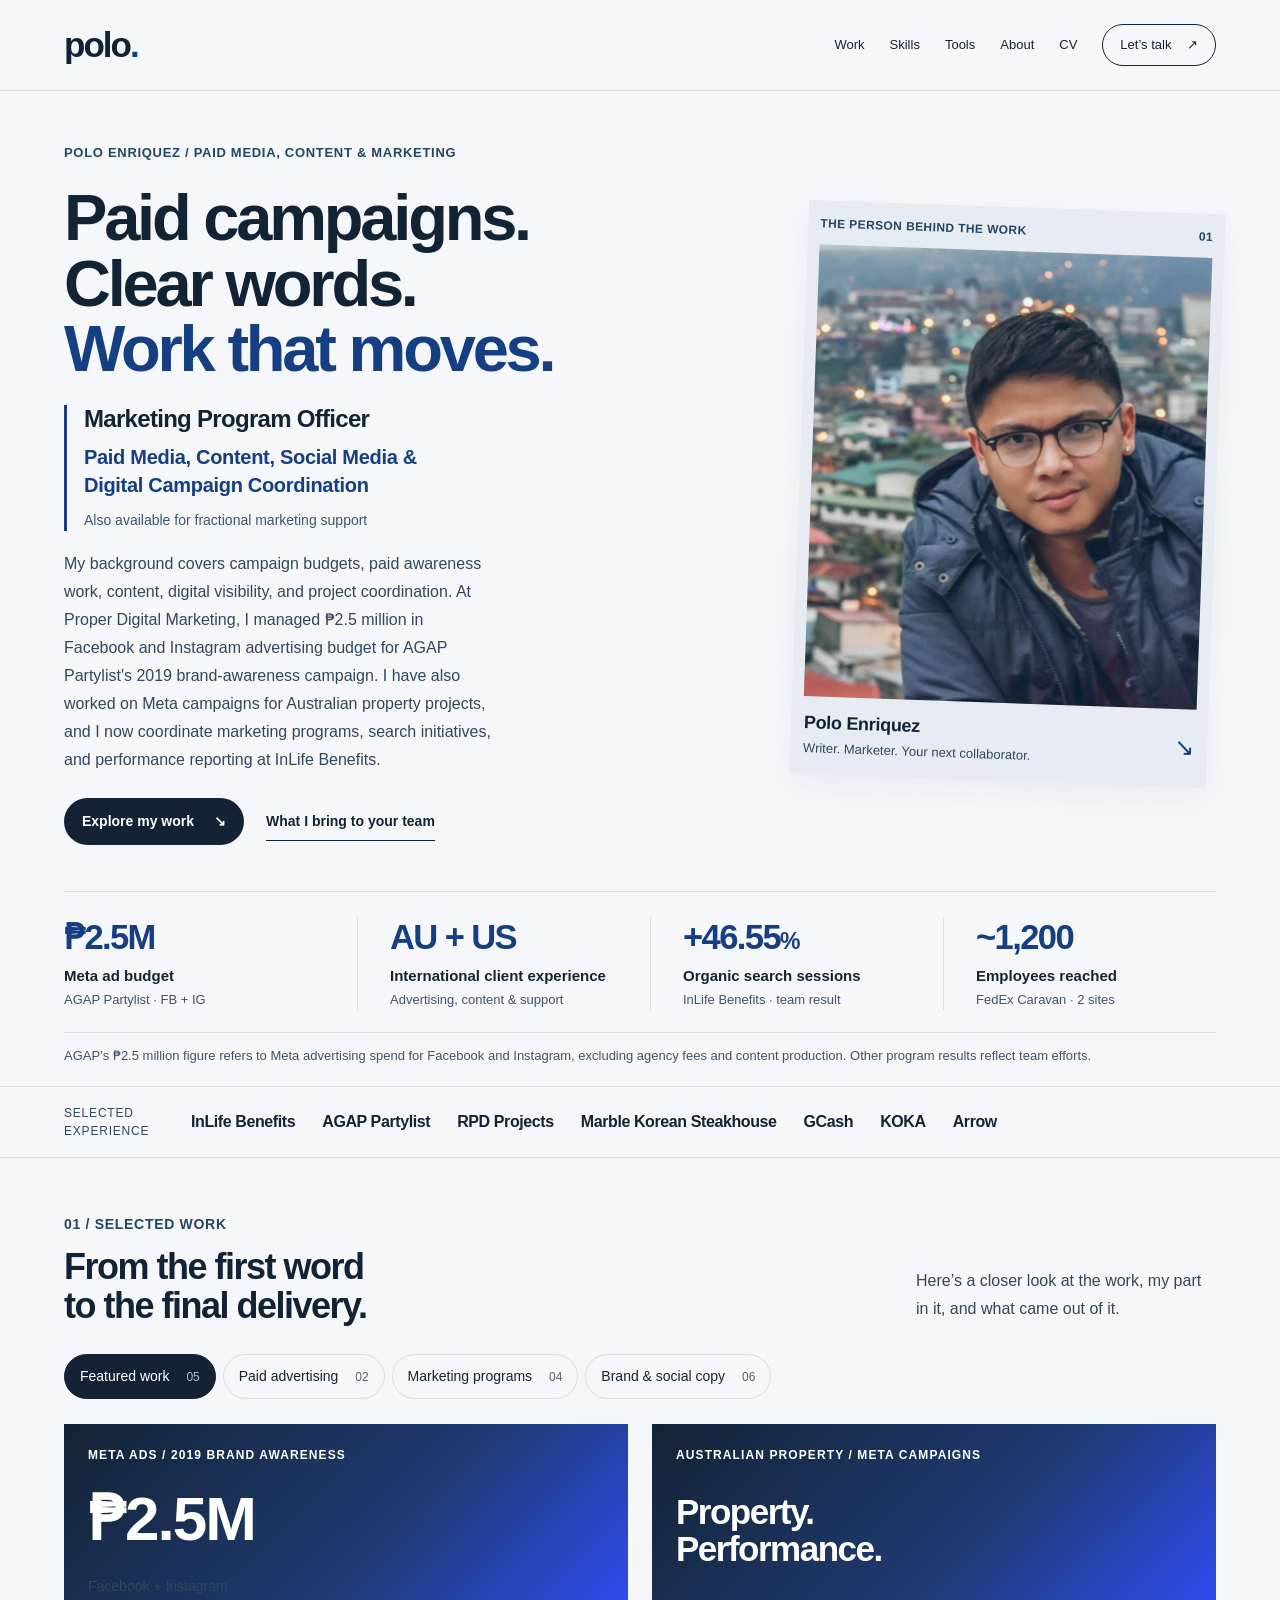
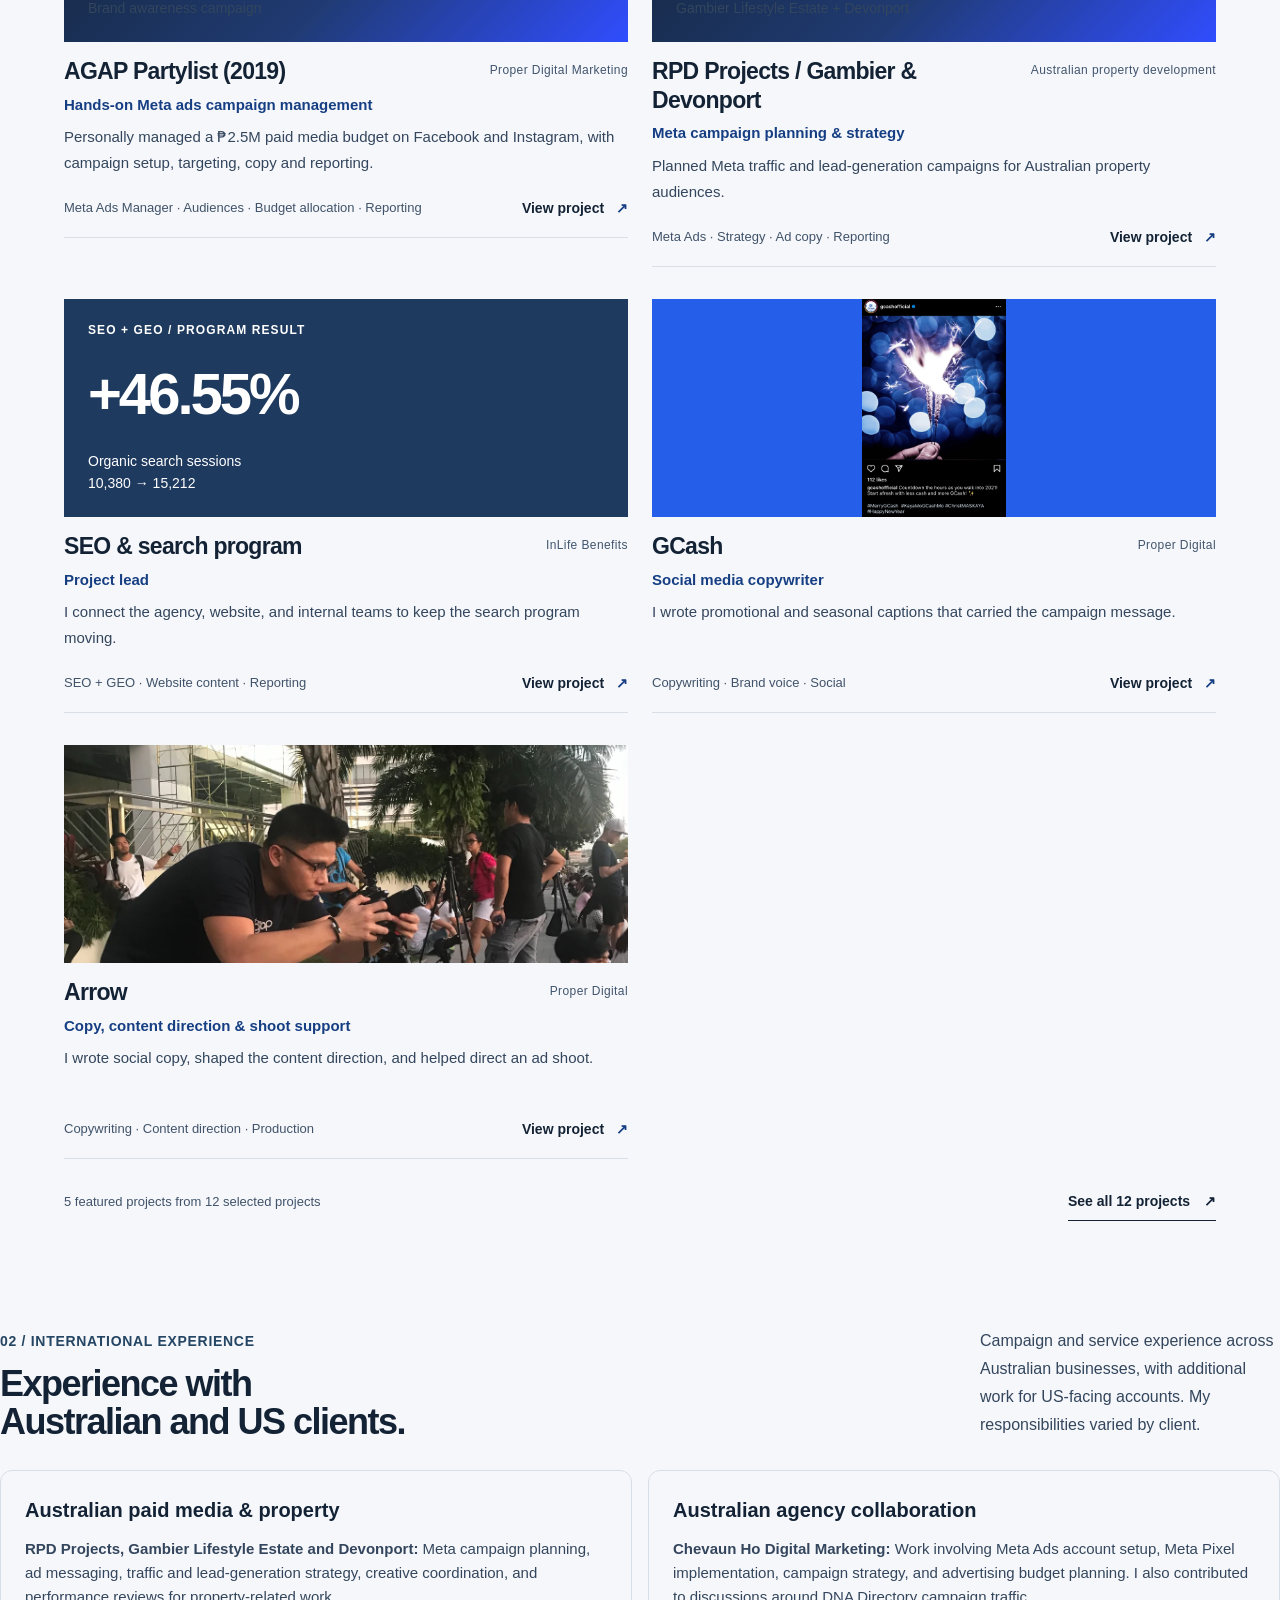
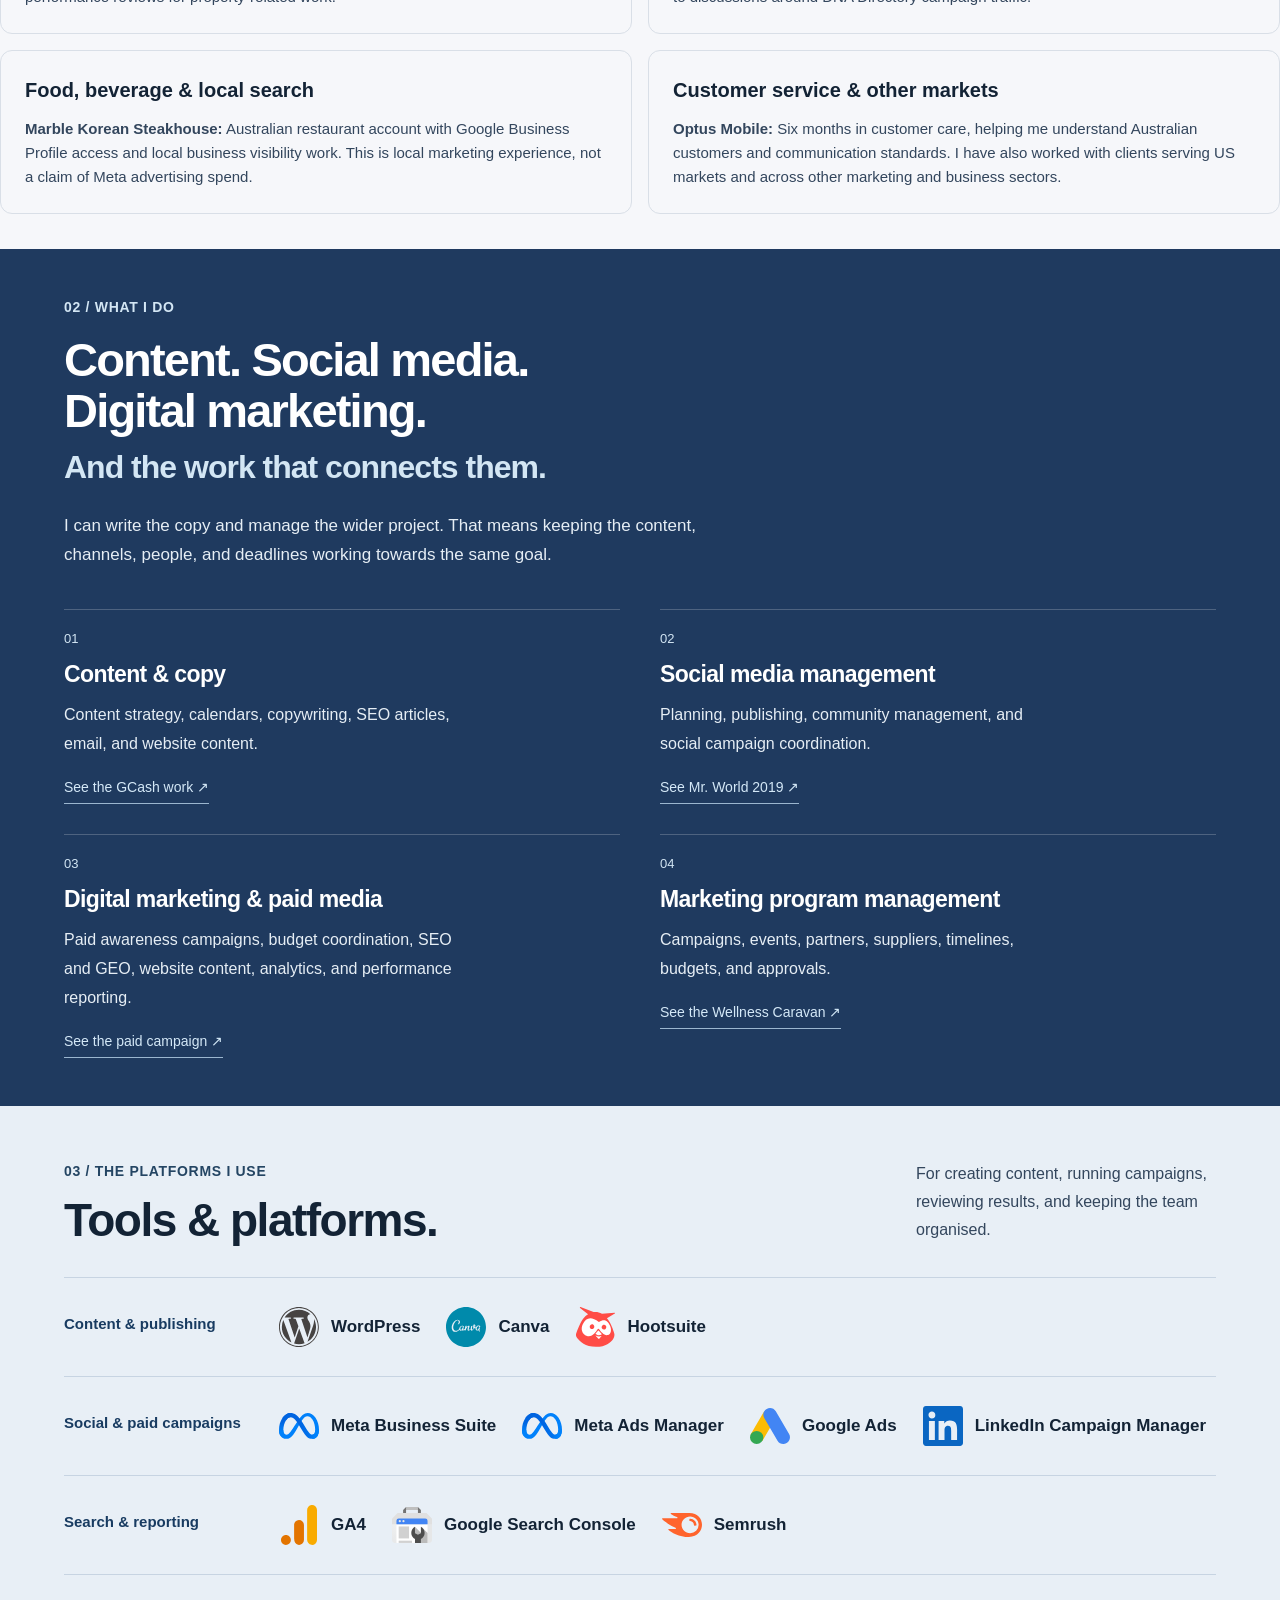
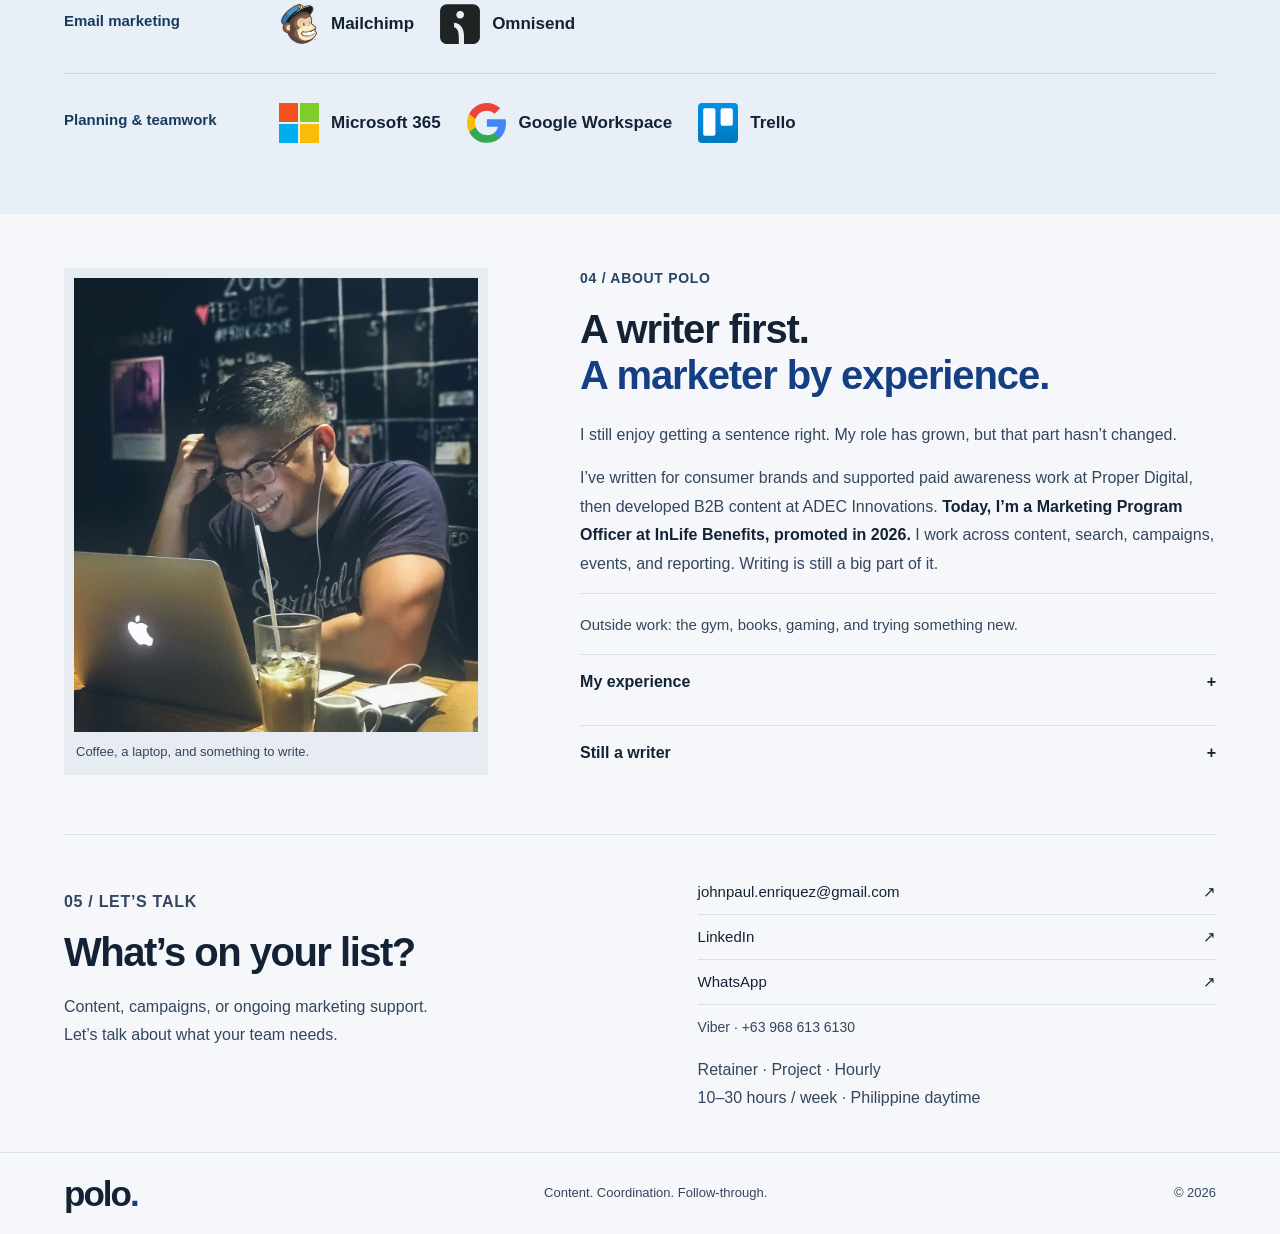
==== commit a7d6d5eb: "Update AGAP portfolio presentation and remove unrelated election results" ====
--- a/paid-media/index.html
+++ b/paid-media/index.html
@@ -6,7 +6,7 @@
 <title>Polo Enriquez | Paid Media, Content &amp; Marketing</title>
 <meta name="description" content="Polo Enriquez’s portfolio for paid media, content, social marketing and campaign coordination, featuring the AGAP Partylist brand-awareness budget case study.">
 <meta name="theme-color" content="#1f3a5f">
-<meta name="portfolio-version" content="2026-11-19-international-experience">
+<meta name="portfolio-version" content="2026-11-19-campaign-copy-refresh">
 <meta property="og:title" content="Polo Enriquez | Paid Media &amp; Digital Marketing">
 <meta property="og:description" content="Paid media, campaign budgets, content, and digital marketing case studies.">
 <meta property="og:type" content="website">
@@ -14,7 +14,7 @@
 <meta property="og:image" content="https://putopao.github.io/assets/polo-portrait.webp">
 <link rel="canonical" href="https://putopao.github.io/paid-media/">
 <link rel="stylesheet" href="/style.css?v=20261022-readable-nautilus">
-<script defer src="app.js?v=20261119-international-experience"></script>
+<script defer src="app.js?v=20261119-campaign-copy-refresh"></script>
 <style>
 #polo-portfolio .pp-cover-agap{background:linear-gradient(135deg,#132335 0%,#203b73 56%,#304dff 100%);color:white;padding:22px 24px;display:flex;flex-direction:column;justify-content:space-between}
 #polo-portfolio .pp-cover-agap .pp-search-stat{font-size:clamp(40px,5vw,62px);letter-spacing:-2px}
@@ -44,7 +44,7 @@
         <p class="pp-eyebrow">POLO ENRIQUEZ / PAID MEDIA, CONTENT &amp; MARKETING</p>
         <h1>Paid campaigns.<br>Clear words.<br><span>Work that moves.</span></h1>
         <div class="pp-identity"><p class="pp-role">Marketing Program Officer</p><p class="pp-professional-scope">Paid Media, Content, Social Media &amp;<br>Digital Campaign Coordination</p><p class="pp-fractional">Also available for fractional marketing support</p></div>
-        <p class="pp-intro">My background covers campaign budgets, paid awareness work, content, digital visibility, and project coordination. At Proper Digital Marketing, I worked hands-on with ₱2.5 million in recalled Facebook and Instagram advertising budget for AGAP Partylist during the 2019 election campaign. I have also worked on Meta campaigns for Australian property projects, and I now coordinate marketing programs, search initiatives, and performance reporting at InLife Benefits.</p>
+        <p class="pp-intro">My background covers campaign budgets, paid awareness work, content, digital visibility, and project coordination. At Proper Digital Marketing, I managed ₱2.5 million in Facebook and Instagram advertising budget for AGAP Partylist's 2019 brand-awareness campaign. I have also worked on Meta campaigns for Australian property projects, and I now coordinate marketing programs, search initiatives, and performance reporting at InLife Benefits.</p>
         <div class="pp-actions"><button type="button" class="pp-primary cursor-interaction" data-scroll="pp-work">Explore my work <span aria-hidden="true">↘</span></button><button type="button" class="pp-text-button cursor-interaction" data-scroll="pp-skills">What I bring to your team</button></div>
       </div>
       <figure class="pp-portrait">
@@ -59,7 +59,7 @@
       <div><strong>+46.55<span>%</span></strong><span>Organic search sessions</span><small>InLife Benefits · team result</small></div>
       <div><strong>~1,200</strong><span>Employees reached</span><small>FedEx Caravan · 2 sites</small></div>
     </div>
-    <p class="pp-impact-note">AGAP’s ₱2.5 million figure represents Facebook and Instagram advertising budget only, based on my recollection. I have not published an individual-ad spend figure because the historical ad-level records are not available for verification. AGAP won one House seat with 208,752 votes (0.75%) in the May 13, 2019 party-list election, as recorded by COMELEC and the Supreme Court. This is contextual election information, not an advertising performance metric or proof of ad-driven votes. Historical advertising metrics are unavailable. Other program results reflect team efforts.</p>
+    <p class="pp-impact-note">AGAP’s ₱2.5 million figure refers to Meta advertising spend for Facebook and Instagram, excluding agency fees and content production. Other program results reflect team efforts.</p>
     <div class="pp-brands"><span>SELECTED EXPERIENCE</span><strong>InLife Benefits</strong><strong>AGAP Partylist</strong><strong>RPD Projects</strong><strong>Marble Korean Steakhouse</strong><strong>GCash</strong><strong>KOKA</strong><strong>Arrow</strong></div>
     <section class="pp-work" id="pp-work">
       <div class="pp-section-heading"><div><p class="pp-eyebrow">01 / SELECTED WORK</p><h2>From the first word<br>to the final delivery.</h2></div><p>Here’s a closer look at the work, my part in it, and what came out of it.</p></div>
